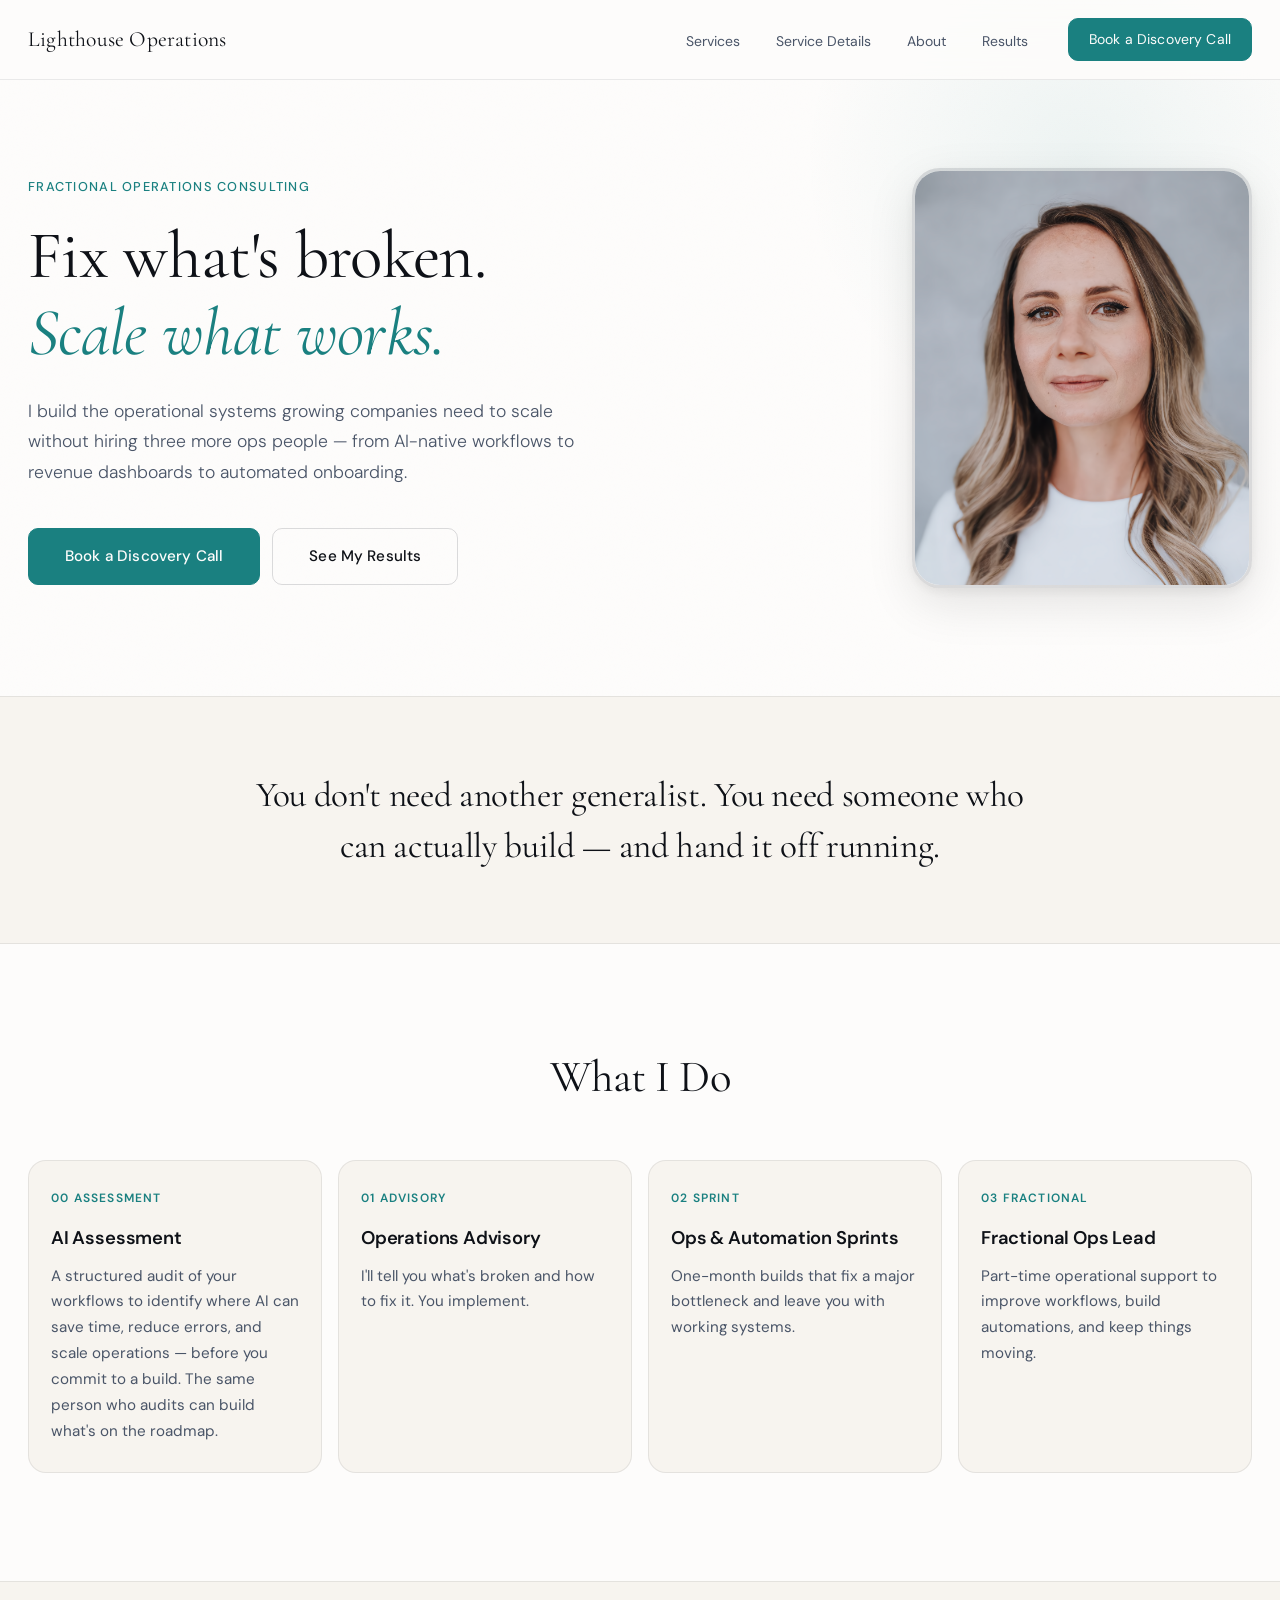
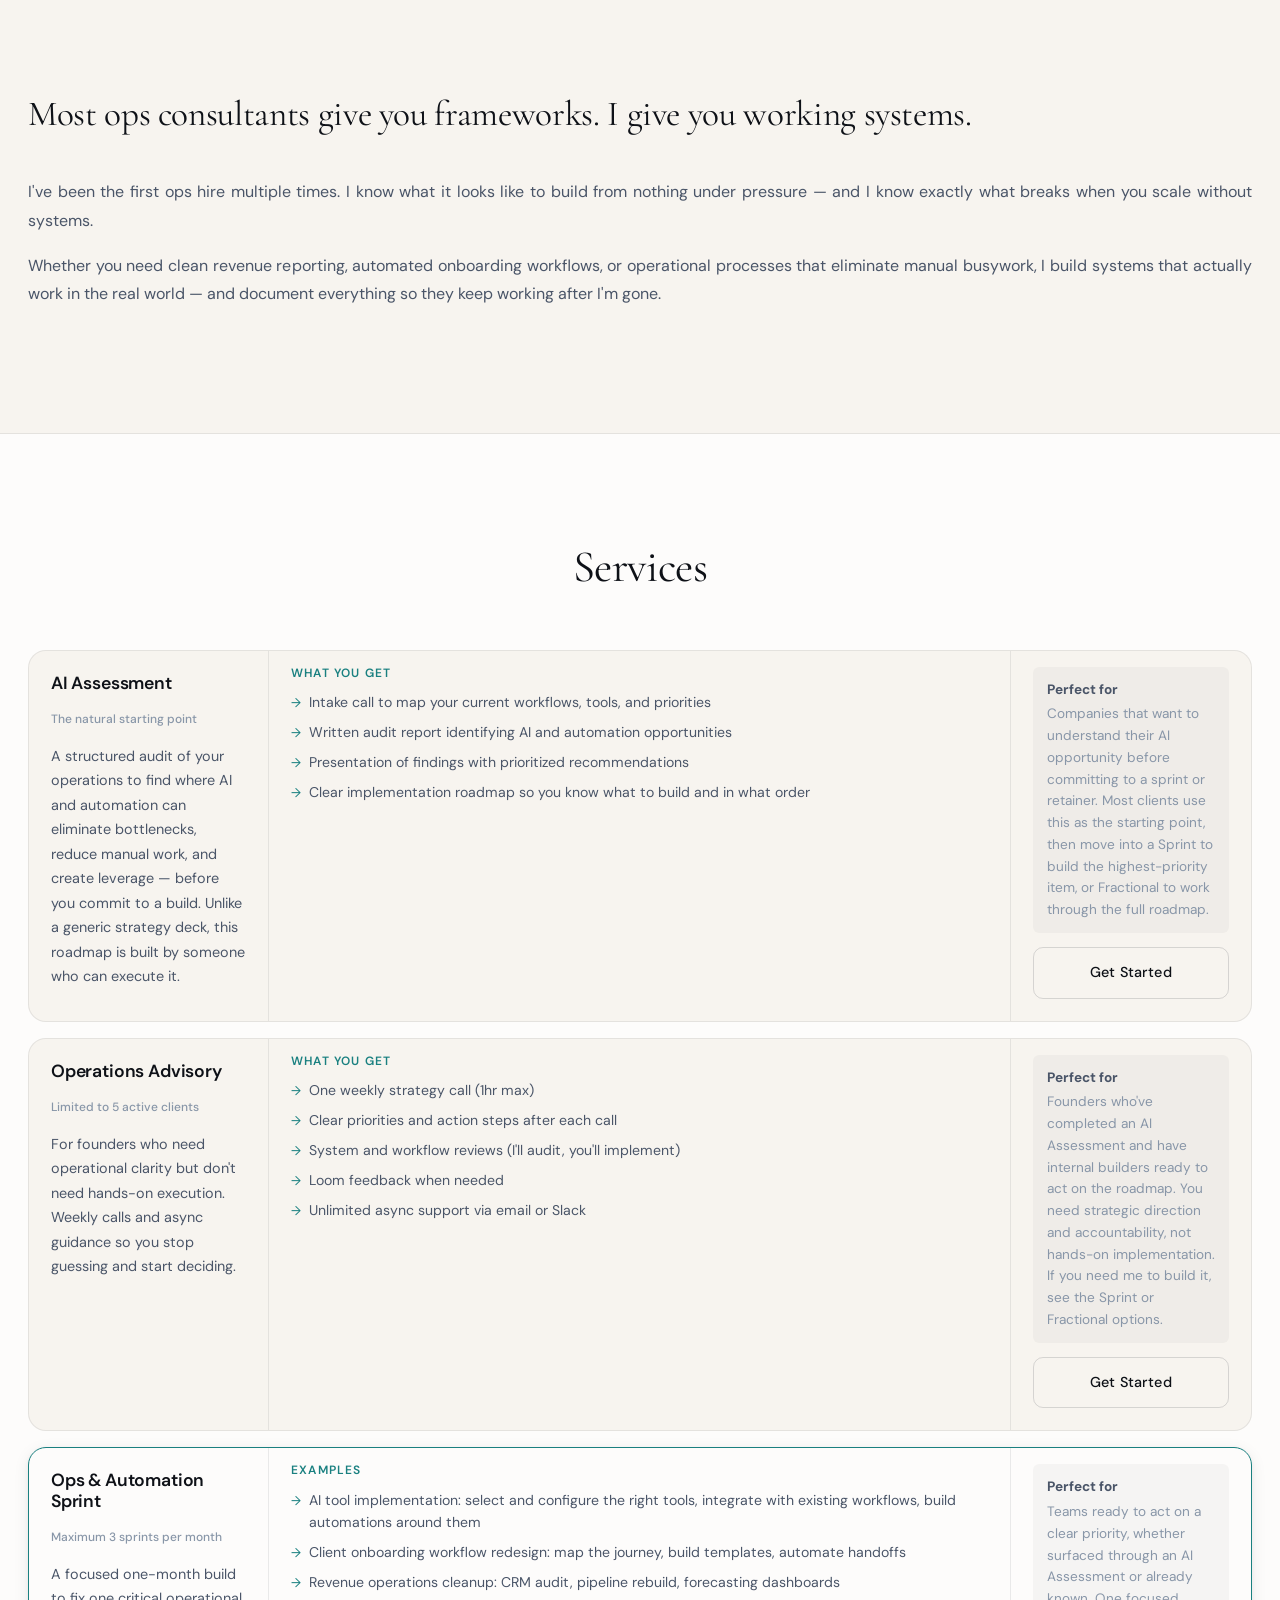
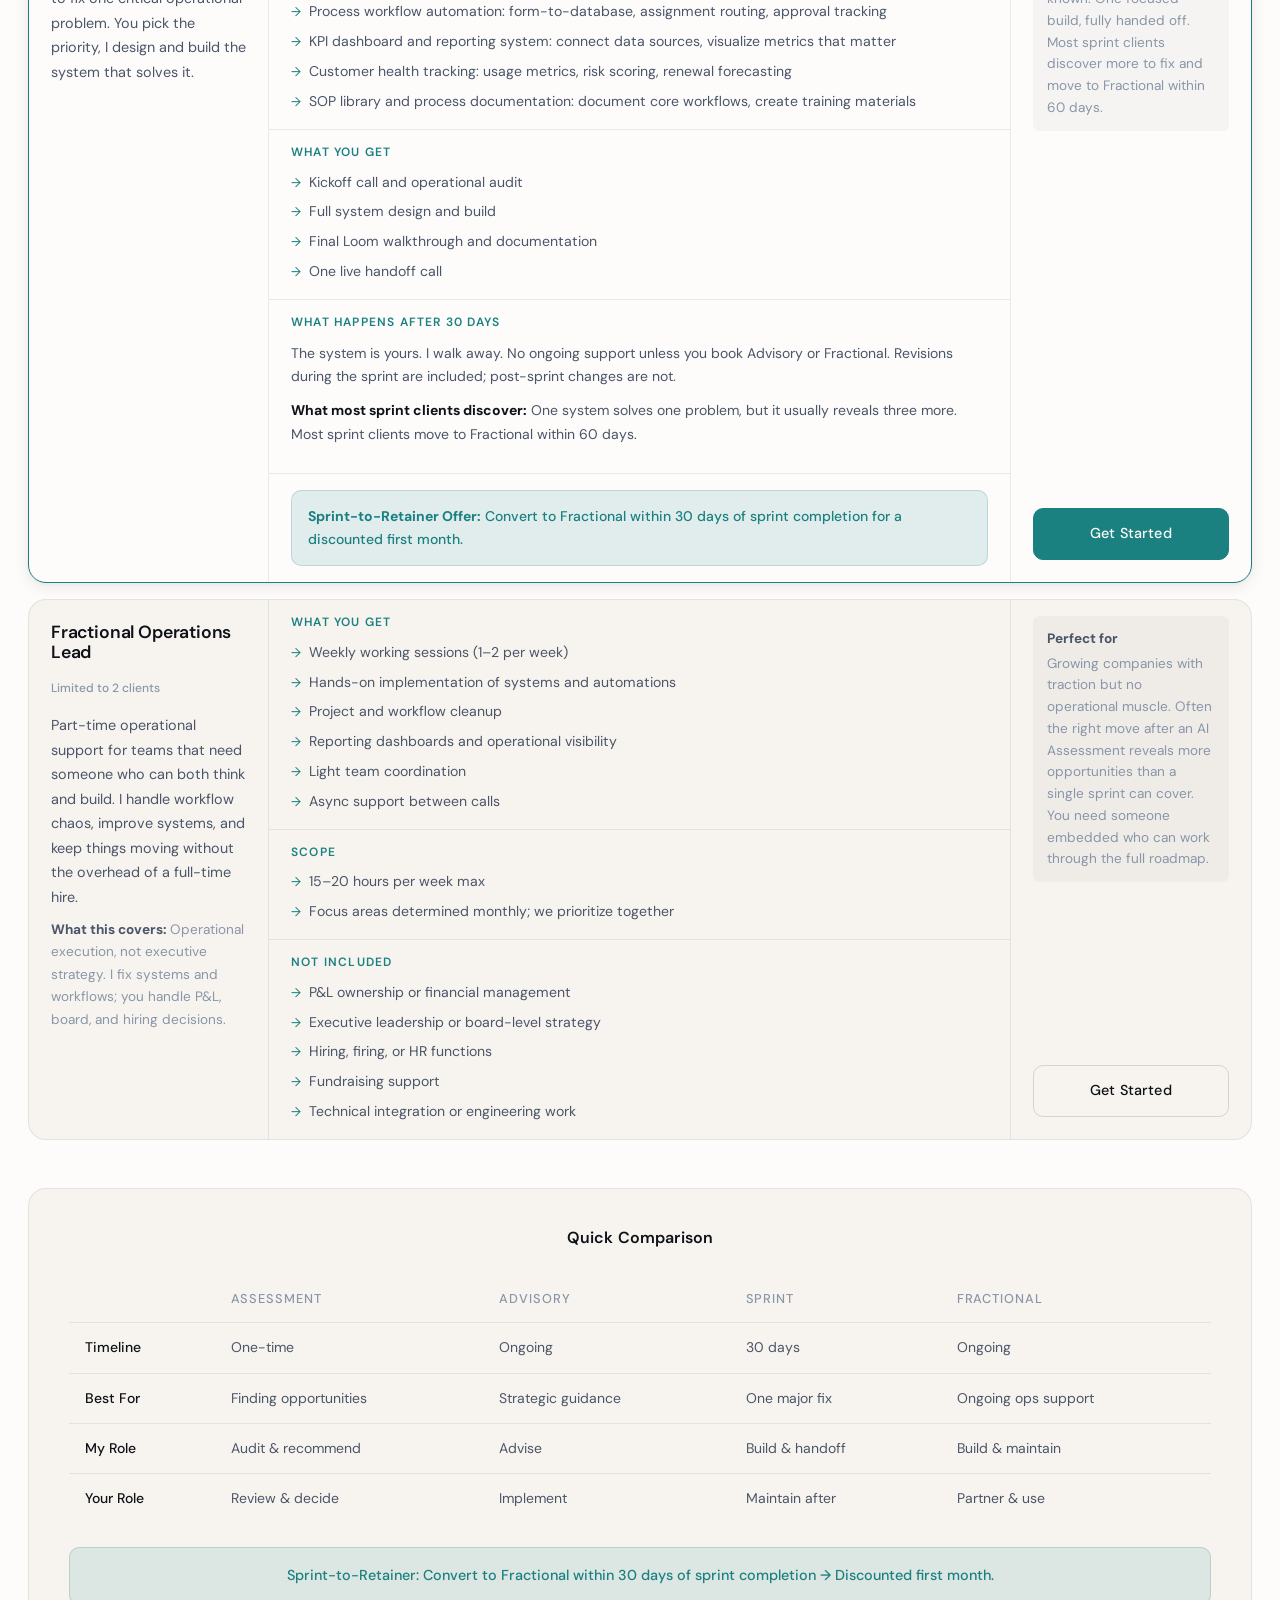
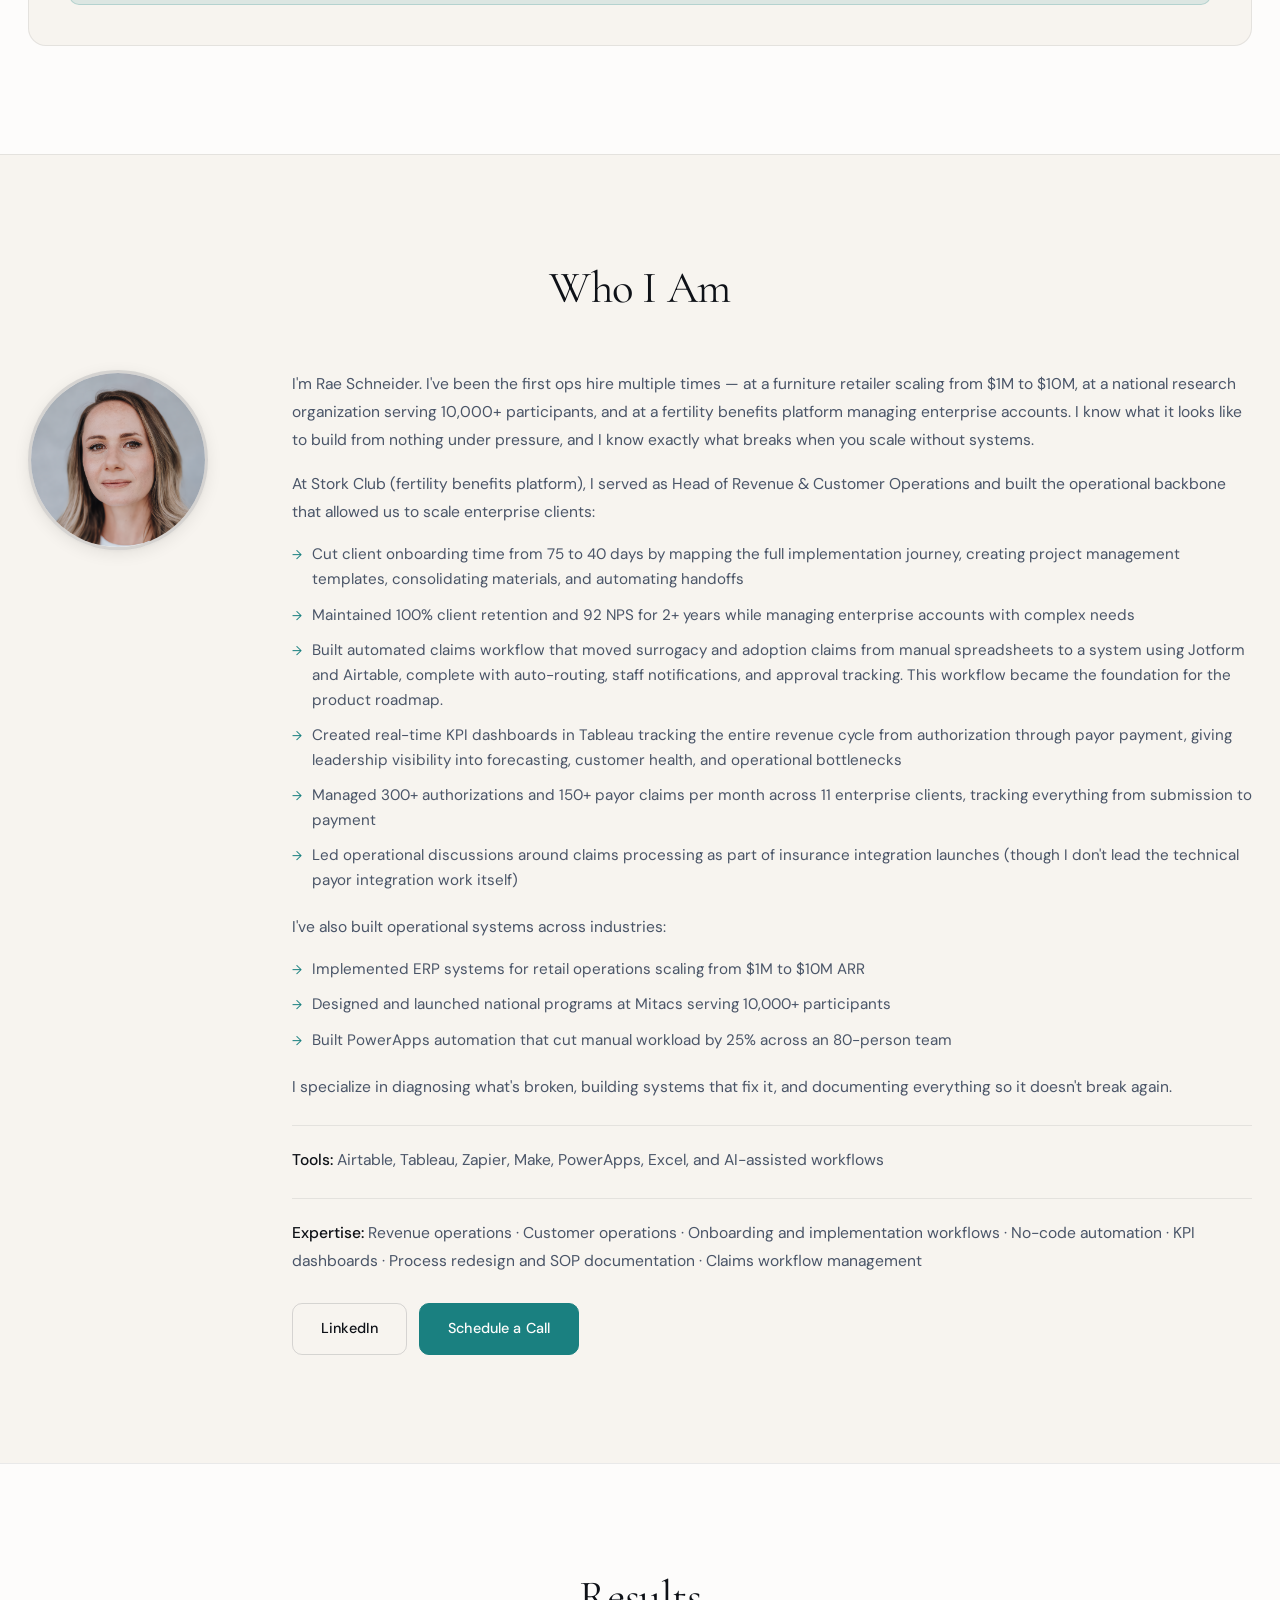
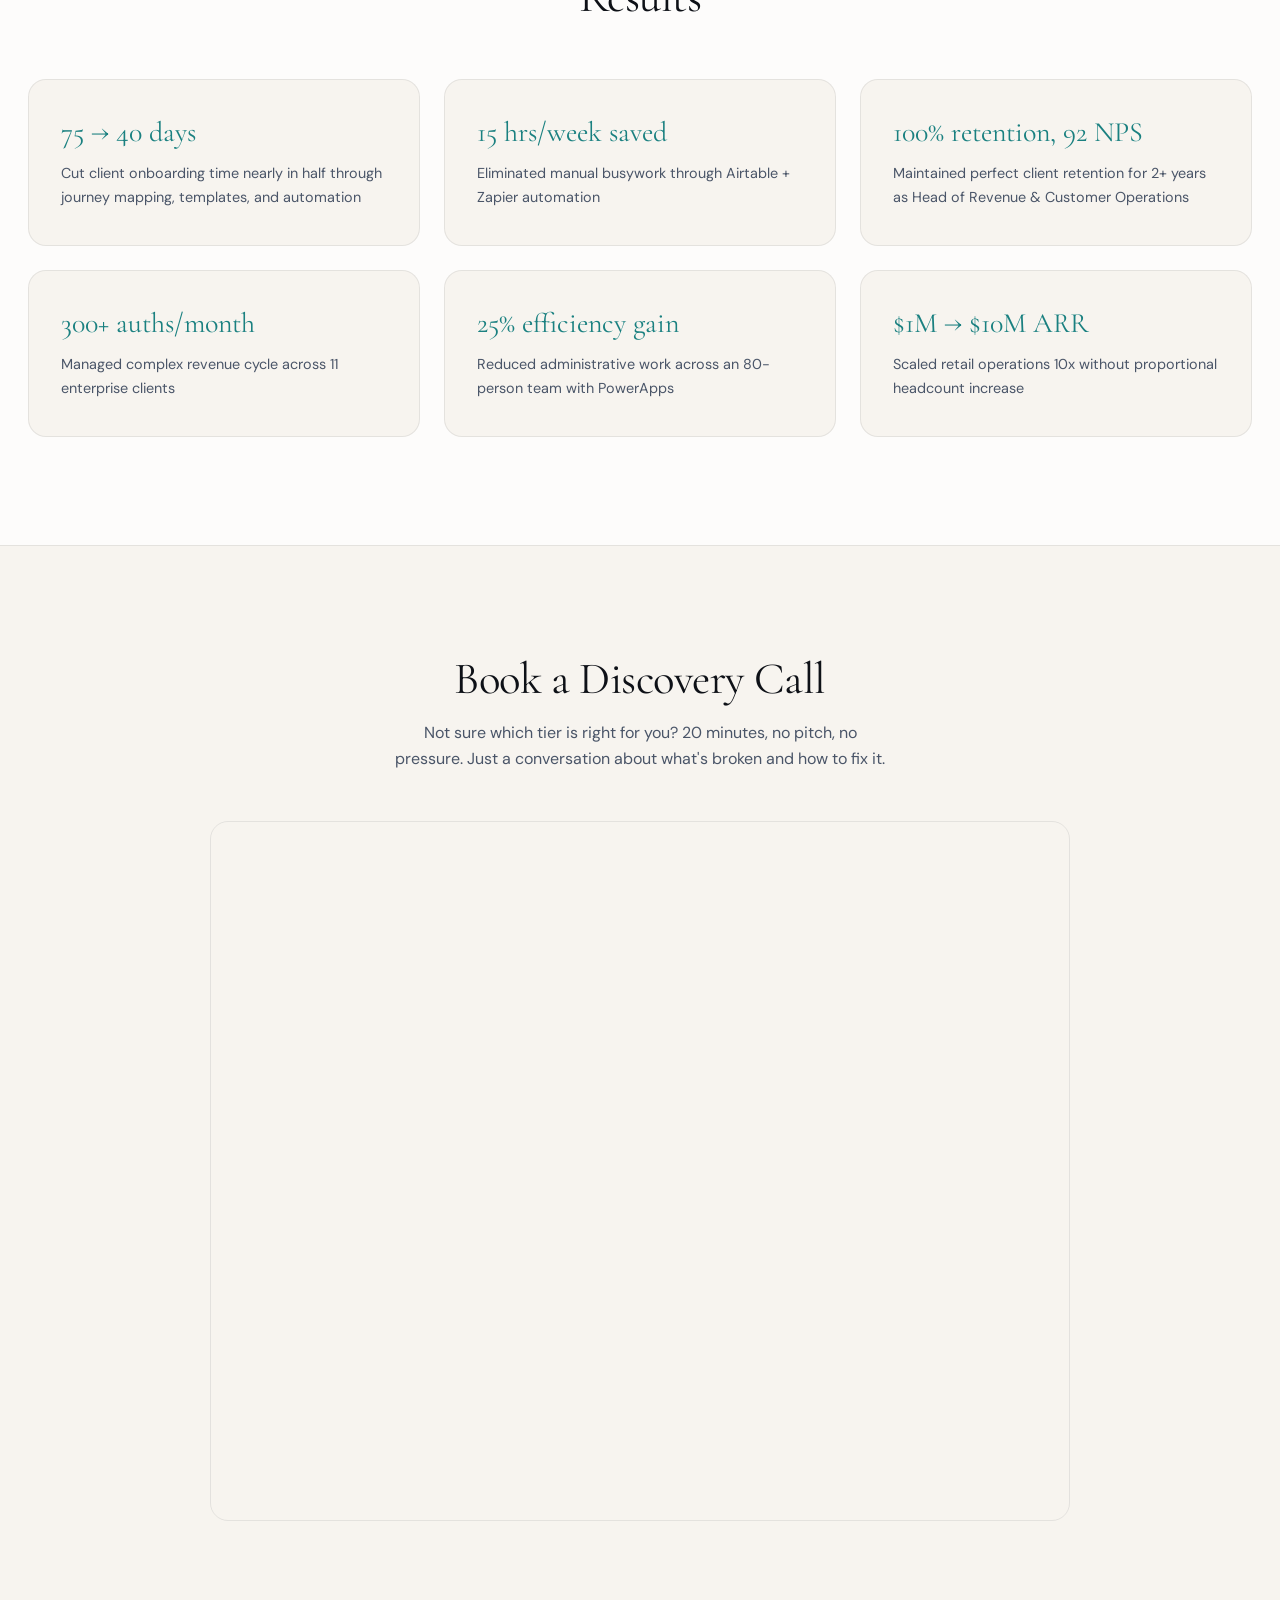
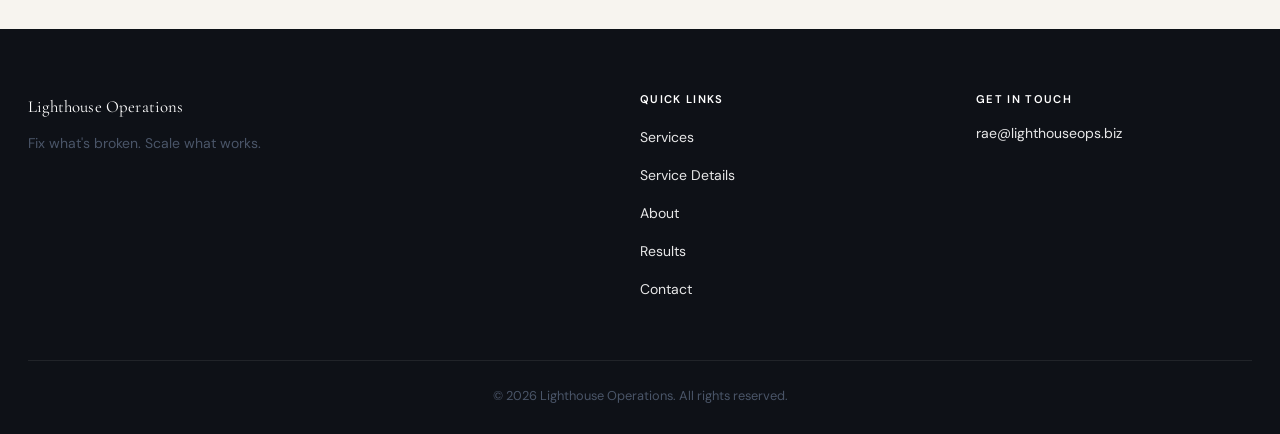
==== my-landing-page/index.html @ ebfde83a "Revise content for clarity and focus on consulting services Updated various text elements to better " ====
<!DOCTYPE html>
<html lang="en">
<head>
    <meta charset="UTF-8">
    <meta name="viewport" content="width=device-width, initial-scale=1.0">
    <title>Lighthouse Operations | Fractional Ops for Growing Companies</title>
    <link rel="stylesheet" href="styles.css">
    <link rel="preconnect" href="https://fonts.googleapis.com">
    <link rel="preconnect" href="https://fonts.gstatic.com" crossorigin>
    <link href="https://fonts.googleapis.com/css2?family=Cormorant+Garamond:ital,wght@0,300;0,400;0,500;0,600;1,300;1,400;1,500&family=DM+Sans:ital,opsz,wght@0,9..40,300;0,9..40,400;0,9..40,500;0,9..40,600;1,9..40,300&display=swap" rel="stylesheet">
    <script type="text/javascript" id="hs-script-loader" async defer src="//js-na3.hs-scripts.com/342929163.js"></script>
</head>
<body>

    <nav class="navbar">
        <div class="container nav-container">
            <a href="#" class="logo">Lighthouse Operations</a>
            <ul class="nav-links">
                <li><a href="#services">Services</a></li>
                <li><a href="#pricing">Service Details</a></li>
                <li><a href="#about">About</a></li>
                <li><a href="#recent-work">Results</a></li>
                <li><a href="#contact" class="btn btn-primary">Book a Discovery Call</a></li>
            </ul>
            <button class="mobile-menu-btn" aria-label="Toggle menu">
                <span></span><span></span><span></span>
            </button>
        </div>
    </nav>

    <header class="hero">
        <div class="container">
            <div class="hero-layout">
                <div class="hero-content">
                    <span class="hero-eyebrow">Fractional Operations Consulting</span>
                    <h1>Fix what's broken.<br><em>Scale what works.</em></h1>
                    <p class="hero-subtitle">I build the operational systems growing companies need to scale without hiring three more ops people — from AI-native workflows to revenue dashboards to automated onboarding.</p>
                    <div class="hero-cta">
                        <a href="#contact" class="btn btn-primary btn-lg">Book a Discovery Call</a>
                        <a href="#recent-work" class="btn btn-secondary btn-lg">See My Results</a>
                    </div>
                </div>
                <div class="hero-image">
                    <img src="headshot.png" alt="Rae Schneider" class="hero-headshot">
                </div>
            </div>
        </div>
    </header>

    <section class="value-prop">
        <div class="container">
            <p>You don't need another generalist. You need someone who can actually build — and hand it off running.</p>
        </div>
    </section>

    <section id="services" class="services">
        <div class="container">
            <h2 class="section-title">What I Do</h2>
            <div class="services-grid">
                <div class="service-card fade-up">
                    <span class="service-card-num">00 Assessment</span>
                    <h3>AI Assessment</h3>
                    <p>A structured audit of your workflows to identify where AI can save time, reduce errors, and scale operations — before you commit to a build. The same person who audits can build what's on the roadmap.</p>
                </div>
                <div class="service-card fade-up">
                    <span class="service-card-num">01 Advisory</span>
                    <h3>Operations Advisory</h3>
                    <p>I'll tell you what's broken and how to fix it. You implement.</p>
                </div>
                <div class="service-card fade-up">
                    <span class="service-card-num">02 Sprint</span>
                    <h3>Ops &amp; Automation Sprints</h3>
                    <p>One-month builds that fix a major bottleneck and leave you with working systems.</p>
                </div>
                <div class="service-card fade-up">
                    <span class="service-card-num">03 Fractional</span>
                    <h3>Fractional Ops Lead</h3>
                    <p>Part-time operational support to improve workflows, build automations, and keep things moving.</p>
                </div>
            </div>
        </div>
    </section>

    <section class="value-proposition">
        <div class="container">
            <h2 class="section-title">Most ops consultants give you frameworks. I give you working systems.</h2>
            <div class="value-proposition-content">
                <p>I've been the first ops hire multiple times. I know what it looks like to build from nothing under pressure — and I know exactly what breaks when you scale without systems.</p>
                <p>Whether you need clean revenue reporting, automated onboarding workflows, or operational processes that eliminate manual busywork, I build systems that actually work in the real world — and document everything so they keep working after I'm gone.</p>
            </div>
        </div>
    </section>

    <section id="pricing" class="pricing">
        <div class="container">
            <h2 class="section-title">Services</h2>

            <div class="pricing-grid">

                <!-- Offer 0: AI Assessment -->
                <div class="pricing-card fade-up">
                    <div class="pricing-header">
                        <h3>AI Assessment</h3>
                        <span class="availability">The natural starting point</span>
                        <p class="pricing-desc">A structured audit of your operations to find where AI and automation can eliminate bottlenecks, reduce manual work, and create leverage — before you commit to a build. Unlike a generic strategy deck, this roadmap is built by someone who can execute it.</p>
                    </div>

                    <div class="pricing-body">
                        <div class="pricing-section">
                            <h4>What you get</h4>
                            <ul class="pricing-features">
                                <li>Intake call to map your current workflows, tools, and priorities</li>
                                <li>Written audit report identifying AI and automation opportunities</li>
                                <li>Presentation of findings with prioritized recommendations</li>
                                <li>Clear implementation roadmap so you know what to build and in what order</li>
                            </ul>
                        </div>
                    </div>

                    <div class="pricing-footer">
                        <div class="best-for">
                            <strong>Perfect for</strong>
                            Companies that want to understand their AI opportunity before committing to a sprint or retainer. Most clients use this as the starting point, then move into a Sprint to build the highest-priority item, or Fractional to work through the full roadmap.
                        </div>
                        <a href="#contact" class="btn btn-secondary">Get Started</a>
                    </div>
                </div>

                <!-- Offer 1: Advisory -->
                <div class="pricing-card fade-up">
                    <div class="pricing-header">
                        <h3>Operations Advisory</h3>
                        <span class="availability">Limited to 5 active clients</span>
                        <p class="pricing-desc">For founders who need operational clarity but don't need hands-on execution. Weekly calls and async guidance so you stop guessing and start deciding.</p>
                    </div>

                    <div class="pricing-body">
                        <div class="pricing-section">
                            <h4>What you get</h4>
                            <ul class="pricing-features">
                                <li>One weekly strategy call (1hr max)</li>
                                <li>Clear priorities and action steps after each call</li>
                                <li>System and workflow reviews (I'll audit, you'll implement)</li>
                                <li>Loom feedback when needed</li>
                                <li>Unlimited async support via email or Slack</li>
                            </ul>
                        </div>
                    </div>

                    <div class="pricing-footer">
                        <div class="best-for">
                            <strong>Perfect for</strong>
                            Founders who've completed an AI Assessment and have internal builders ready to act on the roadmap. You need strategic direction and accountability, not hands-on implementation. If you need me to build it, see the Sprint or Fractional options.
                        </div>
                        <a href="#contact" class="btn btn-secondary">Get Started</a>
                    </div>
                </div>

                <!-- Offer 2: Sprint (featured) -->
                <div class="pricing-card featured fade-up">
                    <div class="pricing-header">
                        <h3>Ops &amp; Automation Sprint</h3>
                        <span class="availability">Maximum 3 sprints per month</span>
                        <p class="pricing-desc">A focused one-month build to fix one critical operational problem. You pick the priority, I design and build the system that solves it.</p>
                    </div>

                    <div class="pricing-body">
                        <div class="pricing-section">
                            <h4>Examples</h4>
                            <ul class="pricing-features">
                                <li>AI tool implementation: select and configure the right tools, integrate with existing workflows, build automations around them</li>
                                <li>Client onboarding workflow redesign: map the journey, build templates, automate handoffs</li>
                                <li>Revenue operations cleanup: CRM audit, pipeline rebuild, forecasting dashboards</li>
                                <li>Process workflow automation: form-to-database, assignment routing, approval tracking</li>
                                <li>KPI dashboard and reporting system: connect data sources, visualize metrics that matter</li>
                                <li>Customer health tracking: usage metrics, risk scoring, renewal forecasting</li>
                                <li>SOP library and process documentation: document core workflows, create training materials</li>
                            </ul>
                        </div>

                        <div class="pricing-section">
                            <h4>What you get</h4>
                            <ul class="pricing-features">
                                <li>Kickoff call and operational audit</li>
                                <li>Full system design and build</li>
                                <li>Final Loom walkthrough and documentation</li>
                                <li>One live handoff call</li>
                            </ul>
                        </div>

                        <div class="pricing-section">
                            <h4>What happens after 30 days</h4>
                            <p class="pricing-note">The system is yours. I walk away. No ongoing support unless you book Advisory or Fractional. Revisions during the sprint are included; post-sprint changes are not.</p>
                            <p class="pricing-note"><strong>What most sprint clients discover:</strong> One system solves one problem, but it usually reveals three more. Most sprint clients move to Fractional within 60 days.</p>
                        </div>

                        <div class="pricing-section">
                            <div class="sprint-offer">
                                <strong>Sprint-to-Retainer Offer:</strong> Convert to Fractional within 30 days of sprint completion for a discounted first month.
                            </div>
                        </div>
                    </div>

                    <div class="pricing-footer">
                        <div class="best-for">
                            <strong>Perfect for</strong>
                            Teams ready to act on a clear priority, whether surfaced through an AI Assessment or already known. One focused build, fully handed off. Most sprint clients discover more to fix and move to Fractional within 60 days.
                        </div>
                        <a href="#contact" class="btn btn-primary">Get Started</a>
                    </div>
                </div>

                <!-- Offer 3: Fractional -->
                <div class="pricing-card fade-up">
                    <div class="pricing-header">
                        <h3>Fractional Operations Lead</h3>
                        <span class="availability">Limited to 2 clients</span>
                        <p class="pricing-desc">Part-time operational support for teams that need someone who can both think and build. I handle workflow chaos, improve systems, and keep things moving without the overhead of a full-time hire.</p>
                        <p class="pricing-scope-note"><strong>What this covers:</strong> Operational execution, not executive strategy. I fix systems and workflows; you handle P&amp;L, board, and hiring decisions.</p>
                    </div>

                    <div class="pricing-body">
                        <div class="pricing-section">
                            <h4>What you get</h4>
                            <ul class="pricing-features">
                                <li>Weekly working sessions (1–2 per week)</li>
                                <li>Hands-on implementation of systems and automations</li>
                                <li>Project and workflow cleanup</li>
                                <li>Reporting dashboards and operational visibility</li>
                                <li>Light team coordination</li>
                                <li>Async support between calls</li>
                            </ul>
                        </div>

                        <div class="pricing-section">
                            <h4>Scope</h4>
                            <ul class="pricing-features">
                                <li>15–20 hours per week max</li>
                                <li>Focus areas determined monthly; we prioritize together</li>
                            </ul>
                        </div>

                        <div class="pricing-section">
                            <h4>Not included</h4>
                            <ul class="pricing-features">
                                <li>P&amp;L ownership or financial management</li>
                                <li>Executive leadership or board-level strategy</li>
                                <li>Hiring, firing, or HR functions</li>
                                <li>Fundraising support</li>
                                <li>Technical integration or engineering work</li>
                            </ul>
                        </div>
                    </div>

                    <div class="pricing-footer">
                        <div class="best-for">
                            <strong>Perfect for</strong>
                            Growing companies with traction but no operational muscle. Often the right move after an AI Assessment reveals more opportunities than a single sprint can cover. You need someone embedded who can work through the full roadmap.
                        </div>
                        <a href="#contact" class="btn btn-secondary">Get Started</a>
                    </div>
                </div>
            </div>

            <!-- Quick Reference Table -->
            <div class="quick-reference fade-up">
                <h3>Quick Comparison</h3>
                <div class="reference-table-wrapper">
                    <table class="reference-table">
                        <thead>
                            <tr>
                                <th></th>
                                <th>Assessment</th>
                                <th>Advisory</th>
                                <th>Sprint</th>
                                <th>Fractional</th>
                            </tr>
                        </thead>
                        <tbody>
                            <tr>
                                <td><strong>Timeline</strong></td>
                                <td>One-time</td>
                                <td>Ongoing</td>
                                <td>30 days</td>
                                <td>Ongoing</td>
                            </tr>
                            <tr>
                                <td><strong>Best For</strong></td>
                                <td>Finding opportunities</td>
                                <td>Strategic guidance</td>
                                <td>One major fix</td>
                                <td>Ongoing ops support</td>
                            </tr>
                            <tr>
                                <td><strong>My Role</strong></td>
                                <td>Audit &amp; recommend</td>
                                <td>Advise</td>
                                <td>Build &amp; handoff</td>
                                <td>Build &amp; maintain</td>
                            </tr>
                            <tr>
                                <td><strong>Your Role</strong></td>
                                <td>Review &amp; decide</td>
                                <td>Implement</td>
                                <td>Maintain after</td>
                                <td>Partner &amp; use</td>
                            </tr>
                        </tbody>
                    </table>
                </div>
                <div class="sprint-retainer-banner">
                    Sprint-to-Retainer: Convert to Fractional within 30 days of sprint completion &rarr; Discounted first month.
                </div>
            </div>
        </div>
    </section>

    <section id="about" class="about">
        <div class="container">
            <h2 class="section-title">Who I Am</h2>
            <div class="about-layout">
                <div class="about-photo">
                    <img src="headshot.png" alt="Rae Schneider" class="about-headshot">
                </div>
                <div class="about-content">
                    <p>I'm Rae Schneider. I've been the first ops hire multiple times — at a furniture retailer scaling from $1M to $10M, at a national research organization serving 10,000+ participants, and at a fertility benefits platform managing enterprise accounts. I know what it looks like to build from nothing under pressure, and I know exactly what breaks when you scale without systems.</p>
                    <p>At Stork Club (fertility benefits platform), I served as Head of Revenue &amp; Customer Operations and built the operational backbone that allowed us to scale enterprise clients:</p>
                    <ul class="about-highlights">
                        <li>Cut client onboarding time from 75 to 40 days by mapping the full implementation journey, creating project management templates, consolidating materials, and automating handoffs</li>
                        <li>Maintained 100% client retention and 92 NPS for 2+ years while managing enterprise accounts with complex needs</li>
                        <li>Built automated claims workflow that moved surrogacy and adoption claims from manual spreadsheets to a system using Jotform and Airtable, complete with auto-routing, staff notifications, and approval tracking. This workflow became the foundation for the product roadmap.</li>
                        <li>Created real-time KPI dashboards in Tableau tracking the entire revenue cycle from authorization through payor payment, giving leadership visibility into forecasting, customer health, and operational bottlenecks</li>
                        <li>Managed 300+ authorizations and 150+ payor claims per month across 11 enterprise clients, tracking everything from submission to payment</li>
                        <li>Led operational discussions around claims processing as part of insurance integration launches (though I don't lead the technical payor integration work itself)</li>
                    </ul>
                    <p>I've also built operational systems across industries:</p>
                    <ul class="about-highlights">
                        <li>Implemented ERP systems for retail operations scaling from $1M to $10M ARR</li>
                        <li>Designed and launched national programs at Mitacs serving 10,000+ participants</li>
                        <li>Built PowerApps automation that cut manual workload by 25% across an 80-person team</li>
                    </ul>
                    <p>I specialize in diagnosing what's broken, building systems that fix it, and documenting everything so it doesn't break again.</p>
                    <p class="about-tools"><strong>Tools:</strong> Airtable, Tableau, Zapier, Make, PowerApps, Excel, and AI-assisted workflows</p>
                    <p class="about-tools"><strong>Expertise:</strong> Revenue operations · Customer operations · Onboarding and implementation workflows · No-code automation · KPI dashboards · Process redesign and SOP documentation · Claims workflow management</p>
                    <div class="about-links">
                        <a href="https://www.linkedin.com/in/raeschneider88/" target="_blank" rel="noopener noreferrer" class="btn btn-secondary">LinkedIn</a>
                        <a href="#contact" class="btn btn-primary">Schedule a Call</a>
                    </div>
                </div>
            </div>
        </div>
    </section>

    <section id="recent-work" class="recent-work">
        <div class="container">
            <h2 class="section-title">Results</h2>
            <div class="work-grid">
                <div class="work-card fade-up">
                    <div class="work-stat">75 → 40 days</div>
                    <p>Cut client onboarding time nearly in half through journey mapping, templates, and automation</p>
                </div>
                <div class="work-card fade-up">
                    <div class="work-stat">15 hrs/week saved</div>
                    <p>Eliminated manual busywork through Airtable + Zapier automation</p>
                </div>
                <div class="work-card fade-up">
                    <div class="work-stat">100% retention, 92 NPS</div>
                    <p>Maintained perfect client retention for 2+ years as Head of Revenue &amp; Customer Operations</p>
                </div>
                <div class="work-card fade-up">
                    <div class="work-stat">300+ auths/month</div>
                    <p>Managed complex revenue cycle across 11 enterprise clients</p>
                </div>
                <div class="work-card fade-up">
                    <div class="work-stat">25% efficiency gain</div>
                    <p>Reduced administrative work across an 80-person team with PowerApps</p>
                </div>
                <div class="work-card fade-up">
                    <div class="work-stat">$1M → $10M ARR</div>
                    <p>Scaled retail operations 10x without proportional headcount increase</p>
                </div>
            </div>
        </div>
    </section>

    <section id="contact" class="contact">
        <div class="container">
            <div class="contact-content">
                <h2>Book a Discovery Call</h2>
                <p>Not sure which tier is right for you? 20 minutes, no pitch, no pressure. Just a conversation about what's broken and how to fix it.</p>
                <div class="calendly-inline-widget" data-url="https://calendly.com/rae-lighthouseops/30min?background_color=f7f4ef&text_color=0E1117&primary_color=1A8080" style="min-width:320px;height:700px;"></div>
                <script type="text/javascript" src="https://assets.calendly.com/assets/external/widget.js" async></script>
            </div>
        </div>
    </section>

    <footer class="footer">
        <div class="container">
            <div class="footer-content">
                <div class="footer-brand">
                    <a href="#" class="logo">Lighthouse Operations</a>
                    <p>Fix what's broken. Scale what works.</p>
                </div>
                <div class="footer-links">
                    <h4>Quick Links</h4>
                    <ul>
                        <li><a href="#services">Services</a></li>
                        <li><a href="#pricing">Service Details</a></li>
                        <li><a href="#about">About</a></li>
                        <li><a href="#recent-work">Results</a></li>
                        <li><a href="#contact">Contact</a></li>
                    </ul>
                </div>
                <div class="footer-contact">
                    <h4>Get in Touch</h4>
                    <p>rae@lighthouseops.biz</p>
                </div>
            </div>
            <div class="footer-bottom">
                <p>&copy; 2026 Lighthouse Operations. All rights reserved.</p>
            </div>
        </div>
    </footer>

    <script>
        // Nav scroll state
        const navbar = document.querySelector('.navbar');
        window.addEventListener('scroll', () => {
            navbar.classList.toggle('scrolled', window.scrollY > 40);
        });

        // Mobile menu
        const menuBtn = document.querySelector('.mobile-menu-btn');
        const navLinks = document.querySelector('.nav-links');
        menuBtn.addEventListener('click', () => {
            navLinks.classList.toggle('active');
        });

        // Fade-up on scroll
        const observer = new IntersectionObserver((entries) => {
            entries.forEach((entry, i) => {
                if (entry.isIntersecting) {
                    setTimeout(() => {
                        entry.target.classList.add('visible');
                    }, i * 60);
                    observer.unobserve(entry.target);
                }
            });
        }, { threshold: 0.1 });

        document.querySelectorAll('.fade-up').forEach(el => observer.observe(el));
    </script>

</body>
</html>
---- my-landing-page/styles.css ----
/* ============================================
   LIGHTHOUSE OPERATIONS — styles.css
   Aesthetic: Quietly confident
   Theme: Warm off-white light / deep ink dark
   Fonts: Instrument Serif (display) + DM Sans (body)
   ============================================ */

@import url('https://fonts.googleapis.com/css2?family=Cormorant+Garamond:ital,wght@0,300;0,400;0,500;0,600;1,300;1,400;1,500&family=DM+Sans:ital,opsz,wght@0,9..40,300;0,9..40,400;0,9..40,500;0,9..40,600;1,9..40,300&display=swap');

/* ============================================
   TOKENS
   ============================================ */
:root {
  /* Palette — warm ink on parchment */
  --ink:         #0E1117;
  --ink-mid:     #1C2333;
  --ink-soft:    #2D3748;
  --slate:       #4A5568;
  --mist:        #8896A8;
  --fog:         #C4CDD9;
  --paper:       #F7F4EF;
  --paper-warm:  #EDE9E2;
  --white:       #FDFCFB;

  /* Accent — a single restrained teal */
  --teal:        #1A8080;
  --teal-light:  #22A5A5;
  --teal-dim:    rgba(26, 128, 128, 0.12);

  /* Semantic */
  --bg:          var(--white);
  --surface:     var(--paper);
  --surface-2:   var(--paper-warm);
  --text:        var(--ink);
  --text-mid:    var(--slate);
  --text-light:  var(--mist);
  --border:      rgba(10, 16, 30, 0.08);
  --border-mid:  rgba(10, 16, 30, 0.14);

  /* Type */
  --font-serif:  'Cormorant Garamond', Georgia, serif;
  --font-sans:   'DM Sans', system-ui, sans-serif;

  /* Motion */
  --ease:        cubic-bezier(0.16, 1, 0.3, 1);
  --fast:        180ms;
  --mid:         320ms;

  /* Space */
  --radius-sm:   6px;
  --radius:      10px;
  --radius-lg:   18px;
  --radius-xl:   28px;

  /* Shadow */
  --shadow-sm:   0 1px 3px rgba(0,0,0,0.06), 0 1px 2px rgba(0,0,0,0.04);
  --shadow-md:   0 4px 16px rgba(0,0,0,0.08), 0 1px 4px rgba(0,0,0,0.04);
  --shadow-lg:   0 16px 48px rgba(0,0,0,0.10), 0 4px 12px rgba(0,0,0,0.06);
}

/* ============================================
   RESET
   ============================================ */
*, *::before, *::after {
  box-sizing: border-box;
  margin: 0;
  padding: 0;
}

html {
  scroll-behavior: smooth;
  -webkit-text-size-adjust: 100%;
}

body {
  font-family: var(--font-sans);
  font-size: 17px;
  line-height: 1.65;
  color: var(--text);
  background: var(--bg);
  -webkit-font-smoothing: antialiased;
}

img { max-width: 100%; display: block; }
ul { list-style: none; }
a { color: inherit; text-decoration: none; }

.container {
  max-width: 1280px;
  margin: 0 auto;
  padding: 0 28px;
}

/* ============================================
   TYPOGRAPHY
   ============================================ */
h1, h2, h3, h4 {
  line-height: 1.15;
  color: var(--text);
  font-weight: 400; /* let the serif do the work */
}

h1 {
  font-family: var(--font-serif);
  font-size: clamp(2.6rem, 5.5vw, 4.2rem);
  letter-spacing: -0.01em;
}

h2 {
  font-family: var(--font-serif);
  font-size: clamp(1.9rem, 3.5vw, 2.8rem);
  letter-spacing: -0.01em;
}

h3 {
  font-family: var(--font-sans);
  font-size: 1.2rem;
  font-weight: 600;
  letter-spacing: -0.01em;
}

h4 {
  font-family: var(--font-sans);
  font-size: 0.75rem;
  font-weight: 600;
  text-transform: uppercase;
  letter-spacing: 0.1em;
  color: var(--teal);
}

p { color: var(--text-mid); }

.section-title {
  text-align: center;
  margin-bottom: 56px;
}

/* ============================================
   BUTTONS
   ============================================ */
.btn {
  display: inline-flex;
  align-items: center;
  justify-content: center;
  padding: 13px 28px;
  font-family: var(--font-sans);
  font-size: 0.9rem;
  font-weight: 500;
  letter-spacing: 0.01em;
  border-radius: var(--radius);
  border: 1.5px solid transparent;
  cursor: pointer;
  transition: background var(--fast) var(--ease),
              color var(--fast) var(--ease),
              border-color var(--fast) var(--ease),
              box-shadow var(--fast) var(--ease),
              transform var(--fast) var(--ease);
  white-space: nowrap;
}

.btn-primary {
  background: var(--teal);
  color: var(--white);
  border-color: var(--teal);
}
.btn-primary:hover {
  background: #156868;
  border-color: #156868;
  transform: translateY(-1px);
  box-shadow: 0 4px 12px rgba(26,128,128,0.28);
}

.btn-secondary {
  background: transparent;
  color: var(--ink);
  border-color: var(--border-mid);
}
.btn-secondary:hover {
  border-color: var(--ink);
  background: var(--ink);
  color: var(--white);
}

.btn-lg {
  padding: 15px 36px;
  font-size: 0.95rem;
}

/* ============================================
   NAV
   ============================================ */
.navbar {
  position: fixed;
  top: 0; left: 0; right: 0;
  z-index: 100;
  padding: 18px 0;
  background: rgba(253, 252, 251, 0.88);
  backdrop-filter: blur(16px);
  -webkit-backdrop-filter: blur(16px);
  border-bottom: 1px solid var(--border);
  transition: padding var(--mid) var(--ease),
              box-shadow var(--mid) var(--ease);
}

.navbar.scrolled {
  padding: 12px 0;
  box-shadow: var(--shadow-sm);
}

.nav-container {
  display: flex;
  align-items: center;
  justify-content: space-between;
}

.logo {
  font-family: var(--font-serif);
  font-size: 1.35rem;
  color: var(--text);
  letter-spacing: 0.01em;
}

.nav-links {
  display: flex;
  align-items: center;
  gap: 36px;
}

.nav-links a {
  font-size: 0.875rem;
  font-weight: 400;
  color: var(--text-mid);
  transition: color var(--fast) var(--ease);
}
.nav-links a:hover { color: var(--text); }

.nav-links .btn {
  padding: 9px 20px;
  font-size: 0.875rem;
  margin-left: 4px;
}

.nav-links .btn-primary {
  color: var(--white);
}
.nav-links .btn-primary:hover {
  color: var(--white);
}

.mobile-menu-btn {
  display: none;
  flex-direction: column;
  gap: 5px;
  background: none;
  border: none;
  cursor: pointer;
  padding: 4px;
}
.mobile-menu-btn span {
  width: 22px;
  height: 1.5px;
  background: var(--ink);
  display: block;
  transition: var(--mid) var(--ease);
}

/* ============================================
   HERO
   ============================================ */
.hero {
  padding: 168px 0 108px;
  background: var(--bg);
  position: relative;
  overflow: hidden;
}

/* Subtle grain texture */
.hero::before {
  content: '';
  position: absolute;
  inset: 0;
  background-image: url("data:image/svg+xml,%3Csvg viewBox='0 0 256 256' xmlns='http://www.w3.org/2000/svg'%3E%3Cfilter id='noise'%3E%3CfeTurbulence type='fractalNoise' baseFrequency='0.9' numOctaves='4' stitchTiles='stitch'/%3E%3C/filter%3E%3Crect width='100%25' height='100%25' filter='url(%23noise)' opacity='0.03'/%3E%3C/svg%3E");
  background-size: 180px;
  opacity: 0.5;
  pointer-events: none;
}

/* Warm teal accent blob — very subtle */
.hero::after {
  content: '';
  position: absolute;
  top: -120px;
  right: -80px;
  width: 560px;
  height: 560px;
  background: radial-gradient(ellipse at center, rgba(26,128,128,0.07) 0%, transparent 70%);
  pointer-events: none;
}

.hero .container {
  position: relative;
  z-index: 1;
}

.hero-layout {
  display: grid;
  grid-template-columns: 1fr auto;
  gap: 72px;
  align-items: center;
}

.hero-content {
  max-width: 620px;
}

.hero-image {
  flex-shrink: 0;
}

.hero-headshot {
  width: 340px;
  height: 420px;
  object-fit: cover;
  object-position: center top;
  border-radius: var(--radius-xl);
  border: 3px solid var(--border-mid);
  box-shadow: var(--shadow-lg);
  filter: grayscale(10%);
}

.hero-eyebrow {
  display: inline-block;
  font-size: 0.8rem;
  font-weight: 500;
  letter-spacing: 0.1em;
  text-transform: uppercase;
  color: var(--teal);
  margin-bottom: 20px;
}

.hero h1 {
  margin-bottom: 24px;
}

/* Italic serif for the second line */
.hero h1 em {
  font-style: italic;
  color: var(--teal);
}

.hero-subtitle {
  font-size: 1.1rem;
  color: var(--text-mid);
  line-height: 1.75;
  max-width: 580px;
  margin-bottom: 40px;
  font-weight: 300;
}

.hero-cta {
  display: flex;
  gap: 12px;
  flex-wrap: wrap;
}

/* ============================================
   VALUE STRIP
   ============================================ */
.value-prop {
  background: var(--surface);
  border-top: 1px solid var(--border);
  border-bottom: 1px solid var(--border);
  padding: 72px 0;
}

.value-prop p {
  text-align: center;
  font-family: var(--font-serif);
  font-size: clamp(1.5rem, 2.8vw, 2.2rem);
  font-weight: 400;
  color: var(--text);
  max-width: 820px;
  margin: 0 auto;
  line-height: 1.45;
  letter-spacing: -0.01em;
}

/* ============================================
   SERVICES (overview cards)
   ============================================ */
.services {
  padding: 108px 0;
  background: var(--bg);
}

.services-grid {
  display: grid;
  grid-template-columns: repeat(4, 1fr);
  gap: 16px;
}

.service-card {
  background: var(--surface);
  border: 1px solid var(--border);
  border-radius: var(--radius-lg);
  padding: 28px 22px;
  transition: border-color var(--mid) var(--ease),
              box-shadow var(--mid) var(--ease);
}

.service-card:hover {
  border-color: var(--teal);
  box-shadow: var(--shadow-md);
}

.service-card-num {
  font-size: 0.75rem;
  font-weight: 600;
  letter-spacing: 0.1em;
  text-transform: uppercase;
  color: var(--teal);
  margin-bottom: 20px;
  display: block;
}

.service-card h3 {
  margin-bottom: 14px;
  font-size: 1.15rem;
}

.service-card p {
  font-size: 0.95rem;
  line-height: 1.7;
  color: var(--text-mid);
}

/* ============================================
   VALUE PROPOSITION
   ============================================ */
.value-proposition {
  padding: 108px 0;
  background: var(--surface);
  border-top: 1px solid var(--border);
  border-bottom: 1px solid var(--border);
}

.value-proposition .section-title {
  font-size: clamp(1.6rem, 3vw, 2.2rem);
  margin: 0 0 40px;
  line-height: 1.35;
  text-align: left;
}

.value-proposition-content {
  text-align: justify;
  text-align-last: left;
}

.value-proposition-content p {
  font-size: 1rem;
  line-height: 1.8;
  color: var(--text-mid);
  margin-bottom: 16px;
}

/* ============================================
   PRICING / SERVICE DETAILS
   ============================================ */
.pricing {
  padding: 108px 0;
  background: var(--bg);
}

.pricing-grid {
  display: grid;
  grid-template-columns: 1fr;
  gap: 16px;
  margin-bottom: 48px;
  align-items: start;
}

.pricing-card {
  background: var(--surface);
  border: 1px solid var(--border);
  border-radius: var(--radius-lg);
  display: grid;
  grid-template-columns: 240px 1fr 240px;
  overflow: hidden;
  transition: box-shadow var(--mid) var(--ease),
              border-color var(--mid) var(--ease);
}

.pricing-card:hover {
  box-shadow: var(--shadow-md);
  border-color: var(--border-mid);
}

.pricing-card.featured {
  border: 1.5px solid var(--teal);
  background: var(--white);
  box-shadow: var(--shadow-md);
  position: relative;
}


.pricing-header {
  padding: 22px 22px 16px;
  border-right: 1px solid var(--border);
}

.pricing-body {
  border-right: 1px solid var(--border);
}

.pricing-header h3 {
  font-size: 1.1rem;
  margin-bottom: 10px;
}

.pricing-card.featured .pricing-header h3 {
  padding-right: 0;
}

.availability {
  display: inline-block;
  font-size: 0.75rem;
  font-weight: 500;
  color: var(--text-light);
  margin-bottom: 14px;
}

.pricing-desc {
  font-size: 0.9rem;
  line-height: 1.7;
  color: var(--text-mid);
  margin-top: 0;
}

.pricing-scope-note {
  font-size: 0.85rem;
  color: var(--text-light);
  margin-top: 10px;
  line-height: 1.65;
}
.pricing-scope-note strong { color: var(--text-mid); }

.pricing-section {
  padding: 16px 22px;
  border-bottom: 1px solid var(--border);
}

.pricing-body .pricing-section:last-child {
  border-bottom: none;
}

.pricing-card h4 {
  margin-bottom: 12px;
}

.pricing-features {
  display: flex;
  flex-direction: column;
  gap: 8px;
}

.pricing-features li {
  font-size: 0.88rem;
  color: var(--text-mid);
  padding-left: 18px;
  position: relative;
  line-height: 1.55;
}

.pricing-features li::before {
  content: '→';
  position: absolute;
  left: 0;
  color: var(--teal);
  font-size: 0.8rem;
  top: 1px;
}

.pricing-note {
  font-size: 0.875rem;
  color: var(--text-mid);
  line-height: 1.7;
  margin-bottom: 10px;
}
.pricing-note strong { color: var(--text); }

.sprint-offer {
  background: var(--teal-dim);
  border: 1px solid rgba(26,128,128,0.2);
  color: var(--teal);
  padding: 14px 16px;
  border-radius: var(--radius);
  font-size: 0.875rem;
  font-weight: 500;
}

.pricing-footer {
  padding: 16px 22px 22px;
  display: flex;
  flex-direction: column;
  justify-content: space-between;
  gap: 14px;
}

.best-for {
  font-size: 0.85rem;
  color: var(--text-light);
  line-height: 1.6;
  padding: 12px 14px;
  background: rgba(0,0,0,0.03);
  border-radius: var(--radius-sm);
}
.best-for strong {
  color: var(--text-mid);
  display: block;
  margin-bottom: 3px;
}

.pricing-card .btn {
  width: 100%;
}

/* ============================================
   QUICK REFERENCE TABLE
   ============================================ */
.quick-reference {
  background: var(--surface);
  border: 1px solid var(--border);
  border-radius: var(--radius-lg);
  padding: 40px;
  margin-top: 48px;
}

.quick-reference h3 {
  text-align: center;
  margin-bottom: 28px;
  font-size: 1rem;
  font-weight: 600;
  color: var(--text);
  letter-spacing: 0.01em;
}

.reference-table-wrapper { overflow-x: auto; }

.reference-table {
  width: 100%;
  border-collapse: collapse;
  font-size: 0.875rem;
}

.reference-table th,
.reference-table td {
  padding: 13px 16px;
  text-align: left;
  border-bottom: 1px solid var(--border);
}

.reference-table th {
  color: var(--text-light);
  font-weight: 500;
  font-size: 0.8rem;
  text-transform: uppercase;
  letter-spacing: 0.07em;
}

.reference-table td {
  color: var(--text-mid);
}
.reference-table td strong { color: var(--text); font-weight: 500; }

.reference-table tbody tr:last-child td { border-bottom: none; }
.reference-table tbody tr:hover td { background: rgba(0,0,0,0.015); }

.sprint-retainer-banner {
  margin-top: 24px;
  background: var(--teal-dim);
  border: 1px solid rgba(26,128,128,0.2);
  color: var(--teal);
  padding: 16px 24px;
  border-radius: var(--radius);
  text-align: center;
  font-size: 0.9rem;
  font-weight: 500;
}

/* ============================================
   ABOUT
   ============================================ */
.about {
  padding: 108px 0;
  background: var(--surface);
  border-top: 1px solid var(--border);
}

.about-layout {
  display: grid;
  grid-template-columns: 200px 1fr;
  gap: 64px;
  align-items: start;
}

.about-photo {
  position: sticky;
  top: 100px;
}

.about-headshot {
  width: 180px;
  height: 180px;
  border-radius: 50%;
  object-fit: cover;
  object-position: center top;
  border: 3px solid var(--border-mid);
  box-shadow: var(--shadow-md);
  filter: grayscale(15%);
}

.about-content p {
  font-size: 0.975rem;
  line-height: 1.8;
  color: var(--text-mid);
  margin-bottom: 16px;
}

.about-highlights {
  margin: 0 0 20px;
  display: flex;
  flex-direction: column;
  gap: 10px;
}

.about-highlights li {
  font-size: 0.95rem;
  color: var(--text-mid);
  padding-left: 20px;
  position: relative;
  line-height: 1.65;
}

.about-highlights li::before {
  content: '→';
  position: absolute;
  left: 0;
  color: var(--teal);
  font-size: 0.8rem;
  top: 2px;
}

.about-tools {
  margin-top: 24px;
  padding-top: 20px;
  border-top: 1px solid var(--border);
  font-size: 0.9rem;
  color: var(--text-mid);
  margin-bottom: 4px;
}
.about-tools strong { color: var(--text); font-weight: 500; }

.about-links {
  display: flex;
  gap: 12px;
  margin-top: 28px;
}

/* ============================================
   RESULTS
   ============================================ */
.recent-work {
  padding: 108px 0;
  background: var(--bg);
  border-top: 1px solid var(--border);
}

.work-grid {
  display: grid;
  grid-template-columns: repeat(3, 1fr);
  gap: 24px;
}

.work-card {
  background: var(--surface);
  border: 1px solid var(--border);
  border-radius: var(--radius-lg);
  padding: 36px 32px;
  transition: border-color var(--mid) var(--ease),
              box-shadow var(--mid) var(--ease);
}

.work-card:hover {
  border-color: var(--teal);
  box-shadow: var(--shadow-sm);
}

.work-stat {
  font-family: var(--font-serif);
  font-size: 1.75rem;
  color: var(--teal);
  margin-bottom: 12px;
  line-height: 1.2;
}

.work-card p {
  font-size: 0.9rem;
  line-height: 1.65;
  color: var(--text-mid);
}

/* ============================================
   CONTACT
   ============================================ */
.contact {
  padding: 108px 0;
  background: var(--surface);
  border-top: 1px solid var(--border);
}

.contact-content {
  max-width: 860px;
  margin: 0 auto;
  text-align: center;
}

.contact-content h2 {
  margin-bottom: 14px;
}

.contact-content > p {
  color: var(--text-mid);
  font-size: 1rem;
  margin-bottom: 48px;
  max-width: 500px;
  margin-left: auto;
  margin-right: auto;
}

.calendly-inline-widget {
  border-radius: var(--radius-lg);
  overflow: hidden;
  border: 1px solid var(--border);
}

/* ============================================
   FOOTER
   ============================================ */
.footer {
  background: var(--ink);
  color: rgba(255,255,255,0.9);
  padding: 64px 0 28px;
}

.footer-content {
  display: grid;
  grid-template-columns: 2fr 1fr 1fr;
  gap: 60px;
  margin-bottom: 48px;
}

.footer .logo {
  font-family: var(--font-serif);
  color: #ffffff;
  font-size: 1.05rem;
  display: block;
  margin-bottom: 12px;
}

.footer-brand p {
  font-size: 0.875rem;
  line-height: 1.6;
}

.footer h4 {
  color: #ffffff;
  font-size: 0.7rem;
  letter-spacing: 0.12em;
  text-transform: uppercase;
  margin-bottom: 16px;
}

.footer-links li { margin-bottom: 10px; }
.footer-links a {
  font-size: 0.875rem;
  color: rgba(255,255,255,0.9);
  transition: color var(--fast) var(--ease);
}
.footer-links a:hover { color: #ffffff; }

.footer-contact p {
  font-size: 0.875rem;
  color: rgba(255,255,255,0.9);
}

.footer-bottom {
  border-top: 1px solid rgba(255,255,255,0.08);
  padding-top: 24px;
  font-size: 0.8rem;
  text-align: center;
}

/* ============================================
   SCROLL ANIMATION (lightweight)
   ============================================ */
.fade-up {
  opacity: 0;
  transform: translateY(18px);
  transition: opacity 0.55s var(--ease), transform 0.55s var(--ease);
}
.fade-up.visible {
  opacity: 1;
  transform: translateY(0);
}

/* ============================================
   RESPONSIVE
   ============================================ */
@media (max-width: 1024px) {
  .pricing-grid {
    grid-template-columns: 1fr;
    max-width: 100%;
    margin-left: auto;
    margin-right: auto;
  }

  .pricing-card {
    grid-template-columns: 1fr;
  }

  .pricing-header {
    border-right: none;
    border-bottom: 1px solid var(--border);
  }

  .pricing-body {
    border-right: none;
  }

  .hero-layout {
    grid-template-columns: 1fr;
    gap: 48px;
  }

  .hero-image {
    order: -1;
  }

  .hero-headshot {
    width: 220px;
    height: 270px;
    margin: 0 auto;
  }
}

@media (max-width: 768px) {
  .nav-links {
    display: none;
    position: absolute;
    top: 100%;
    left: 0; right: 0;
    background: var(--bg);
    flex-direction: column;
    padding: 24px 28px;
    gap: 16px;
    box-shadow: var(--shadow-md);
    border-bottom: 1px solid var(--border);
  }
  .nav-links.active { display: flex; }
  .mobile-menu-btn { display: flex; }

  .hero { padding: 128px 0 72px; }
  .hero-content { max-width: 100%; }

  .services-grid { grid-template-columns: 1fr; }

  .about-layout {
    grid-template-columns: 1fr;
    gap: 36px;
    justify-items: center;
    text-align: center;
  }
  .about-photo { position: static; }
  .about-highlights { text-align: left; }
  .about-links { justify-content: center; }

  .work-grid {
    grid-template-columns: 1fr 1fr;
    gap: 16px;
  }

  .footer-content {
    grid-template-columns: 1fr;
    gap: 36px;
    text-align: center;
  }

  .quick-reference { padding: 28px 20px; }
  .reference-table th, .reference-table td { padding: 10px 10px; }
}

@media (max-width: 560px) {
  .work-grid { grid-template-columns: 1fr; }

  .btn-lg { width: 100%; text-align: center; }

  .hero h1 { font-size: 2.2rem; }

  .pricing-header,
  .pricing-section,
  .pricing-footer { padding-left: 18px; padding-right: 18px; }
}
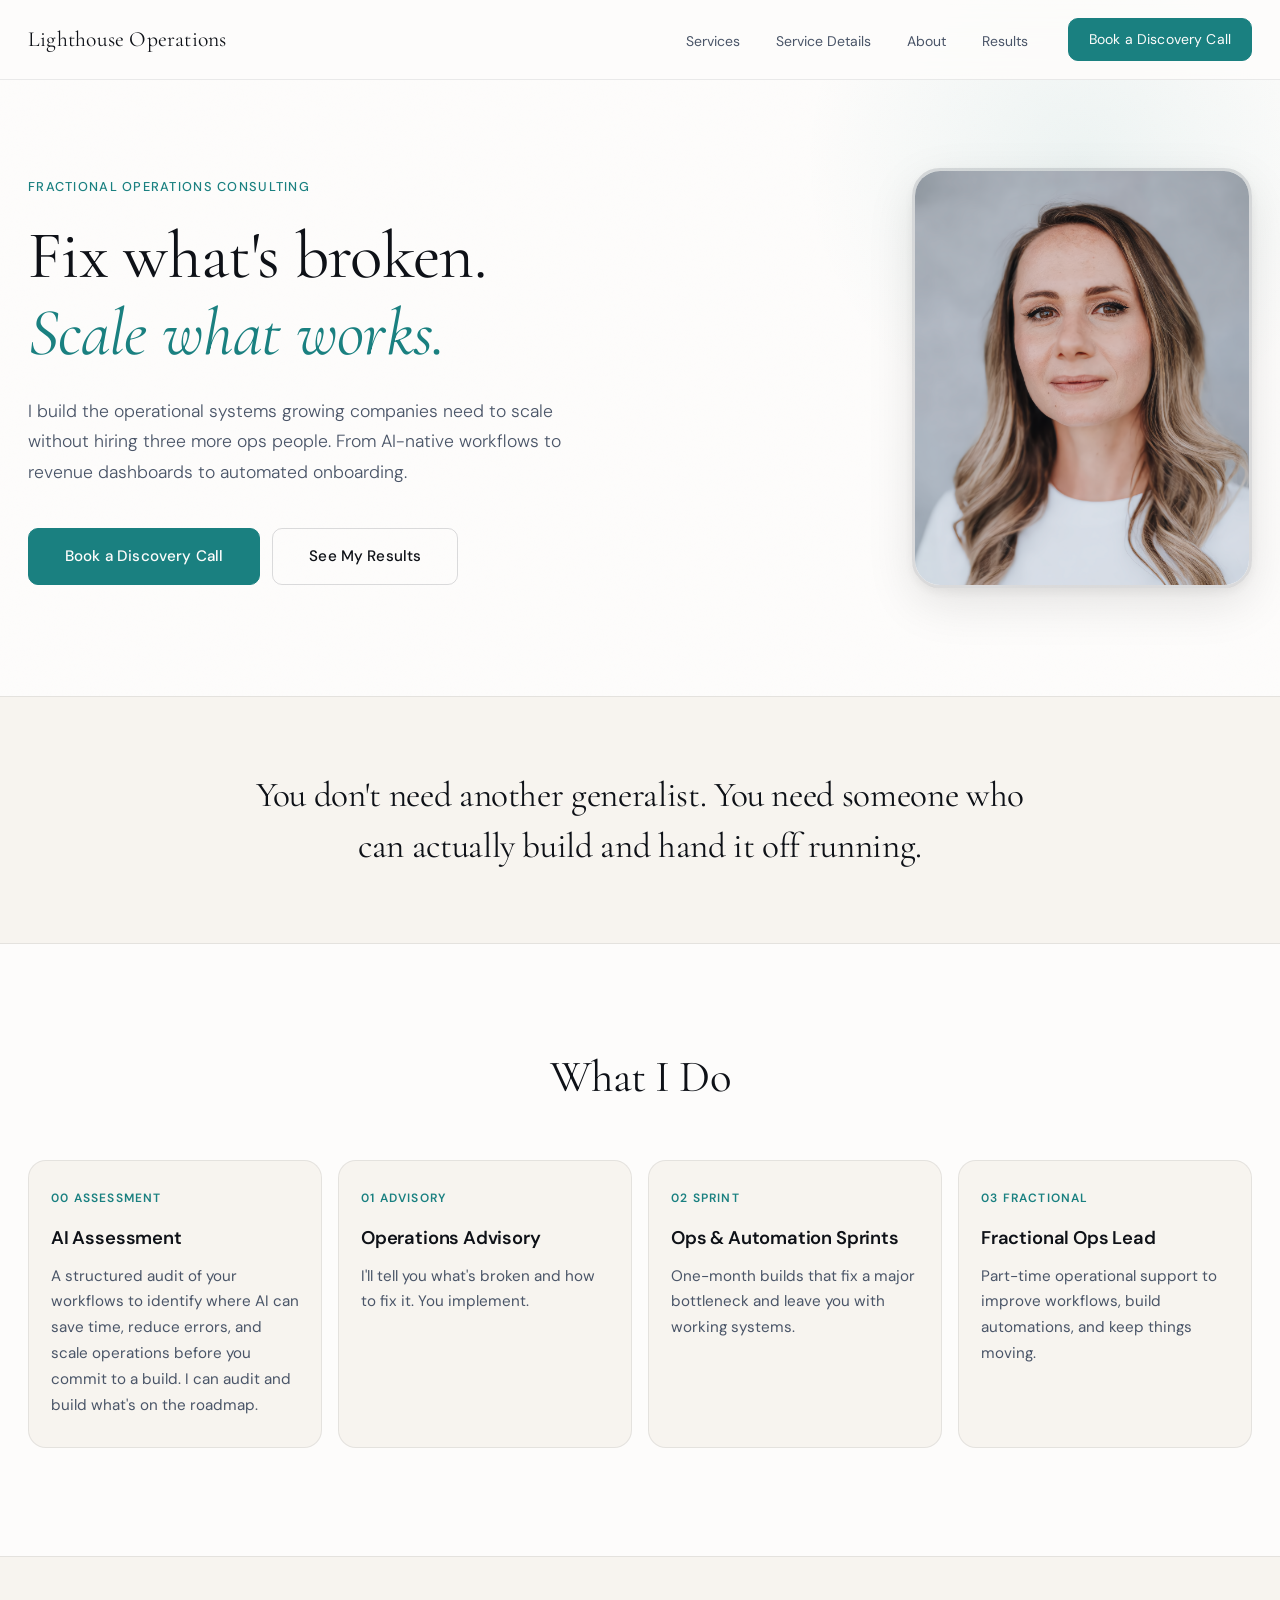
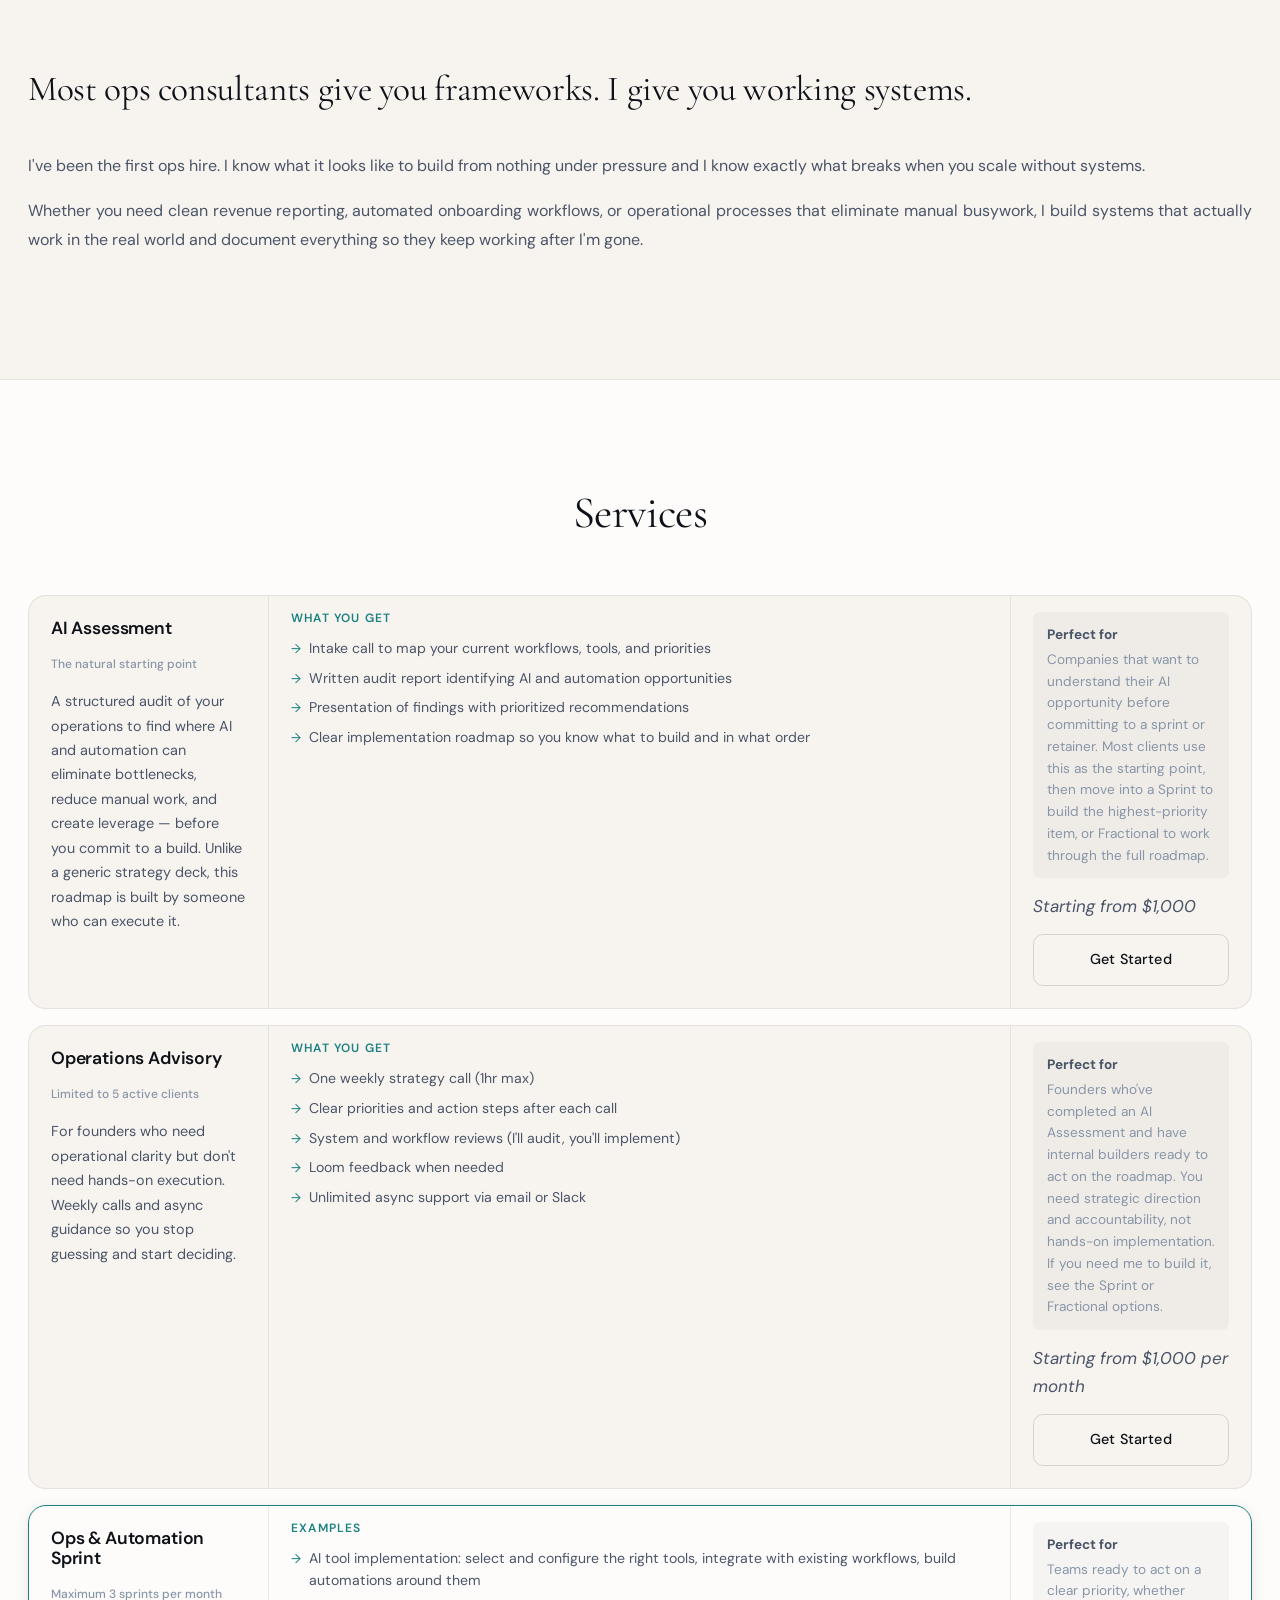
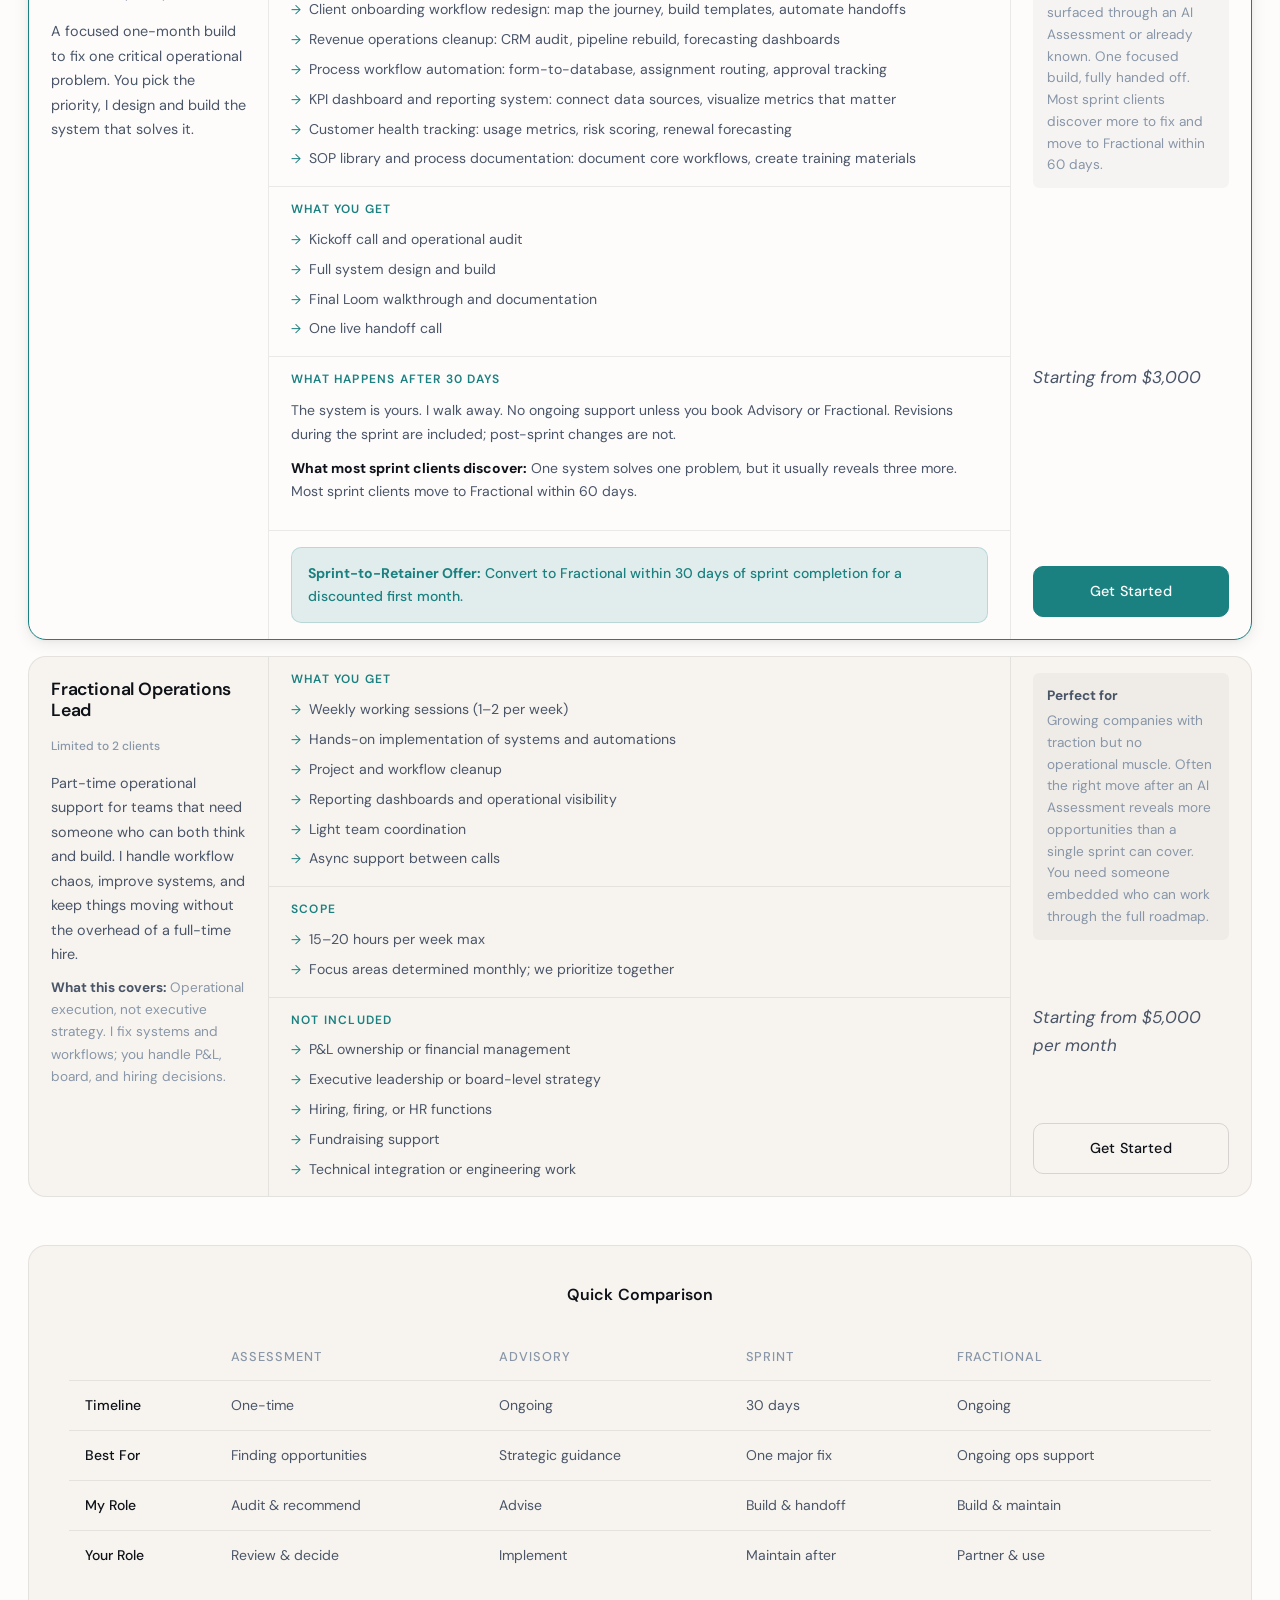
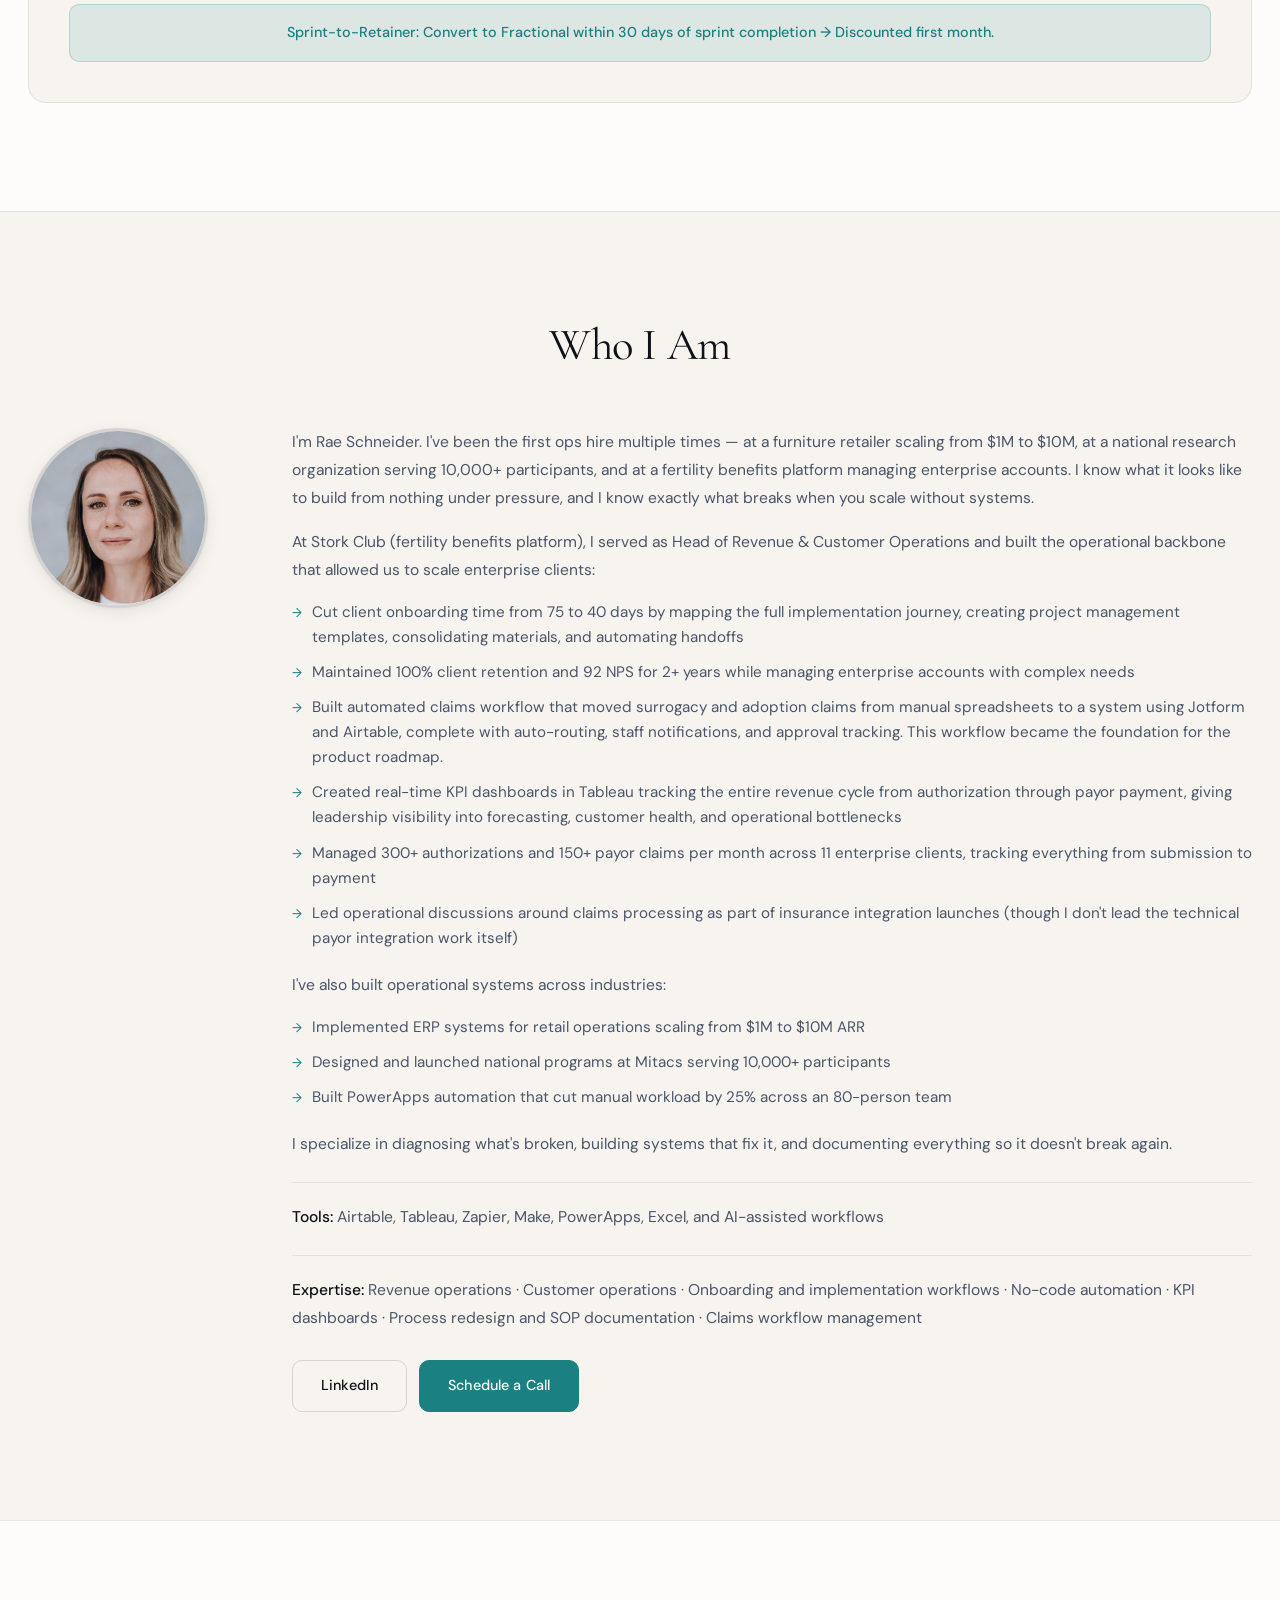
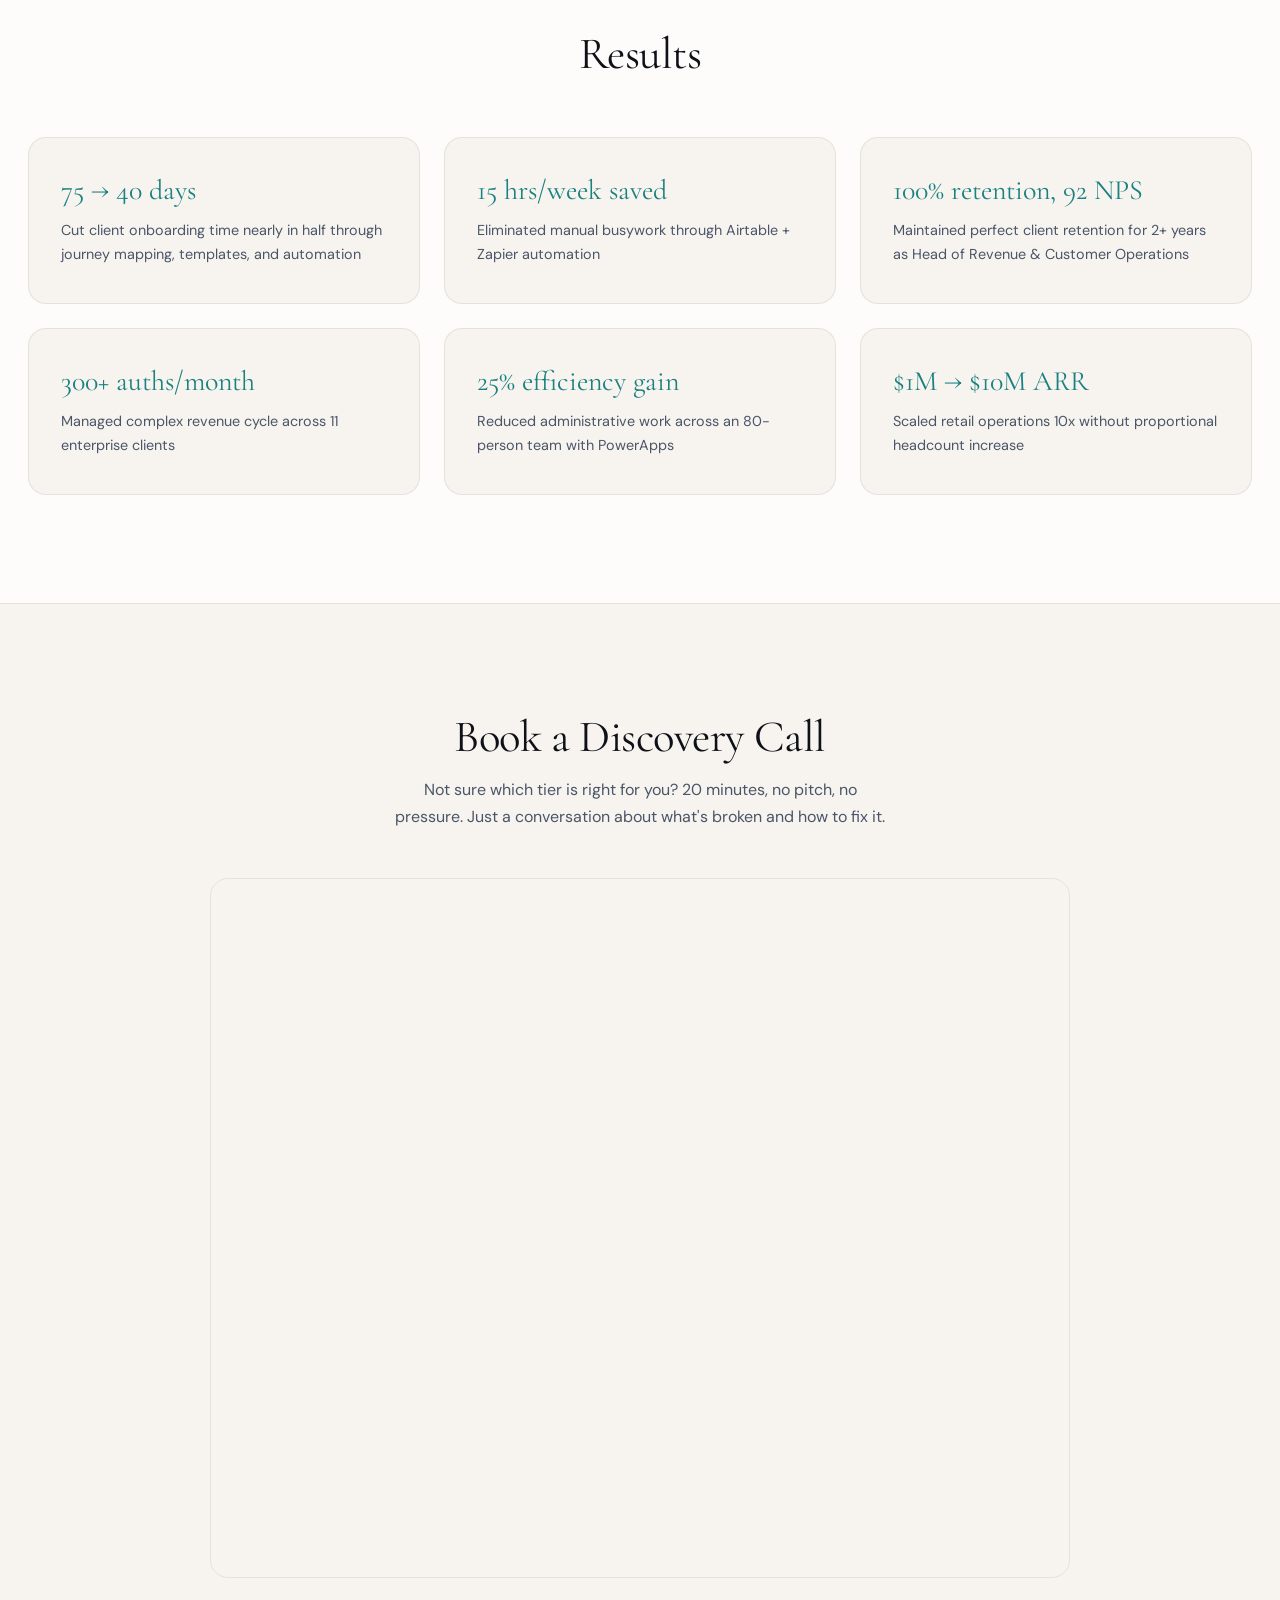
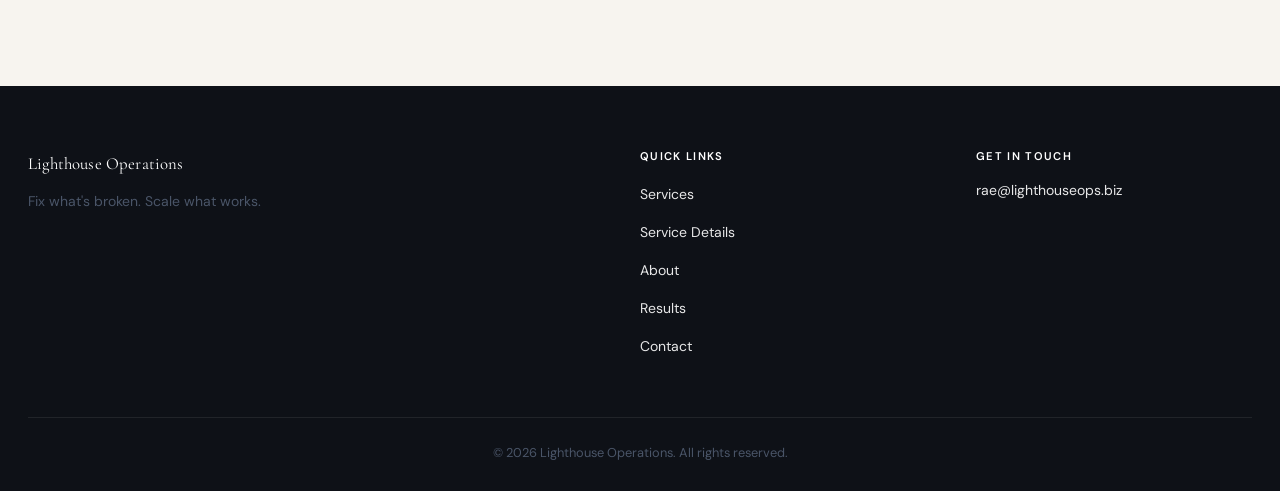
==== commit 25d731aa: "Refactor text for clarity in index.html Updated various paragraphs for improved readability by remov" ====
--- a/my-landing-page/index.html
+++ b/my-landing-page/index.html
@@ -34,7 +34,7 @@
                 <div class="hero-content">
                     <span class="hero-eyebrow">Fractional Operations Consulting</span>
                     <h1>Fix what's broken.<br><em>Scale what works.</em></h1>
-                    <p class="hero-subtitle">I build the operational systems growing companies need to scale without hiring three more ops people — from AI-native workflows to revenue dashboards to automated onboarding.</p>
+                    <p class="hero-subtitle">I build the operational systems growing companies need to scale without hiring three more ops people. From AI-native workflows to revenue dashboards to automated onboarding.</p>
                     <div class="hero-cta">
                         <a href="#contact" class="btn btn-primary btn-lg">Book a Discovery Call</a>
                         <a href="#recent-work" class="btn btn-secondary btn-lg">See My Results</a>
@@ -49,7 +49,7 @@
 
     <section class="value-prop">
         <div class="container">
-            <p>You don't need another generalist. You need someone who can actually build — and hand it off running.</p>
+            <p>You don't need another generalist. You need someone who can actually build and hand it off running.</p>
         </div>
     </section>
 
@@ -60,7 +60,7 @@
                 <div class="service-card fade-up">
                     <span class="service-card-num">00 Assessment</span>
                     <h3>AI Assessment</h3>
-                    <p>A structured audit of your workflows to identify where AI can save time, reduce errors, and scale operations — before you commit to a build. The same person who audits can build what's on the roadmap.</p>
+                    <p>A structured audit of your workflows to identify where AI can save time, reduce errors, and scale operations before you commit to a build. I can audit and build what's on the roadmap.</p>
                 </div>
                 <div class="service-card fade-up">
                     <span class="service-card-num">01 Advisory</span>
@@ -85,8 +85,8 @@
         <div class="container">
             <h2 class="section-title">Most ops consultants give you frameworks. I give you working systems.</h2>
             <div class="value-proposition-content">
-                <p>I've been the first ops hire multiple times. I know what it looks like to build from nothing under pressure — and I know exactly what breaks when you scale without systems.</p>
-                <p>Whether you need clean revenue reporting, automated onboarding workflows, or operational processes that eliminate manual busywork, I build systems that actually work in the real world — and document everything so they keep working after I'm gone.</p>
+                <p>I've been the first ops hire. I know what it looks like to build from nothing under pressure and I know exactly what breaks when you scale without systems.</p>
+                <p>Whether you need clean revenue reporting, automated onboarding workflows, or operational processes that eliminate manual busywork, I build systems that actually work in the real world and document everything so they keep working after I'm gone.</p>
             </div>
         </div>
     </section>
@@ -122,6 +122,7 @@
                             <strong>Perfect for</strong>
                             Companies that want to understand their AI opportunity before committing to a sprint or retainer. Most clients use this as the starting point, then move into a Sprint to build the highest-priority item, or Fractional to work through the full roadmap.
                         </div>
+                        <p class="pricing-starting-from"><em>Starting from $1,000</em></p>
                         <a href="#contact" class="btn btn-secondary">Get Started</a>
                     </div>
                 </div>
@@ -152,6 +153,7 @@
                             <strong>Perfect for</strong>
                             Founders who've completed an AI Assessment and have internal builders ready to act on the roadmap. You need strategic direction and accountability, not hands-on implementation. If you need me to build it, see the Sprint or Fractional options.
                         </div>
+                        <p class="pricing-starting-from"><em>Starting from $1,000 per month</em></p>
                         <a href="#contact" class="btn btn-secondary">Get Started</a>
                     </div>
                 </div>
@@ -206,6 +208,7 @@
                             <strong>Perfect for</strong>
                             Teams ready to act on a clear priority, whether surfaced through an AI Assessment or already known. One focused build, fully handed off. Most sprint clients discover more to fix and move to Fractional within 60 days.
                         </div>
+                        <p class="pricing-starting-from"><em>Starting from $3,000</em></p>
                         <a href="#contact" class="btn btn-primary">Get Started</a>
                     </div>
                 </div>
@@ -257,6 +260,7 @@
                             <strong>Perfect for</strong>
                             Growing companies with traction but no operational muscle. Often the right move after an AI Assessment reveals more opportunities than a single sprint can cover. You need someone embedded who can work through the full roadmap.
                         </div>
+                        <p class="pricing-starting-from"><em>Starting from $5,000 per month</em></p>
                         <a href="#contact" class="btn btn-secondary">Get Started</a>
                     </div>
                 </div>
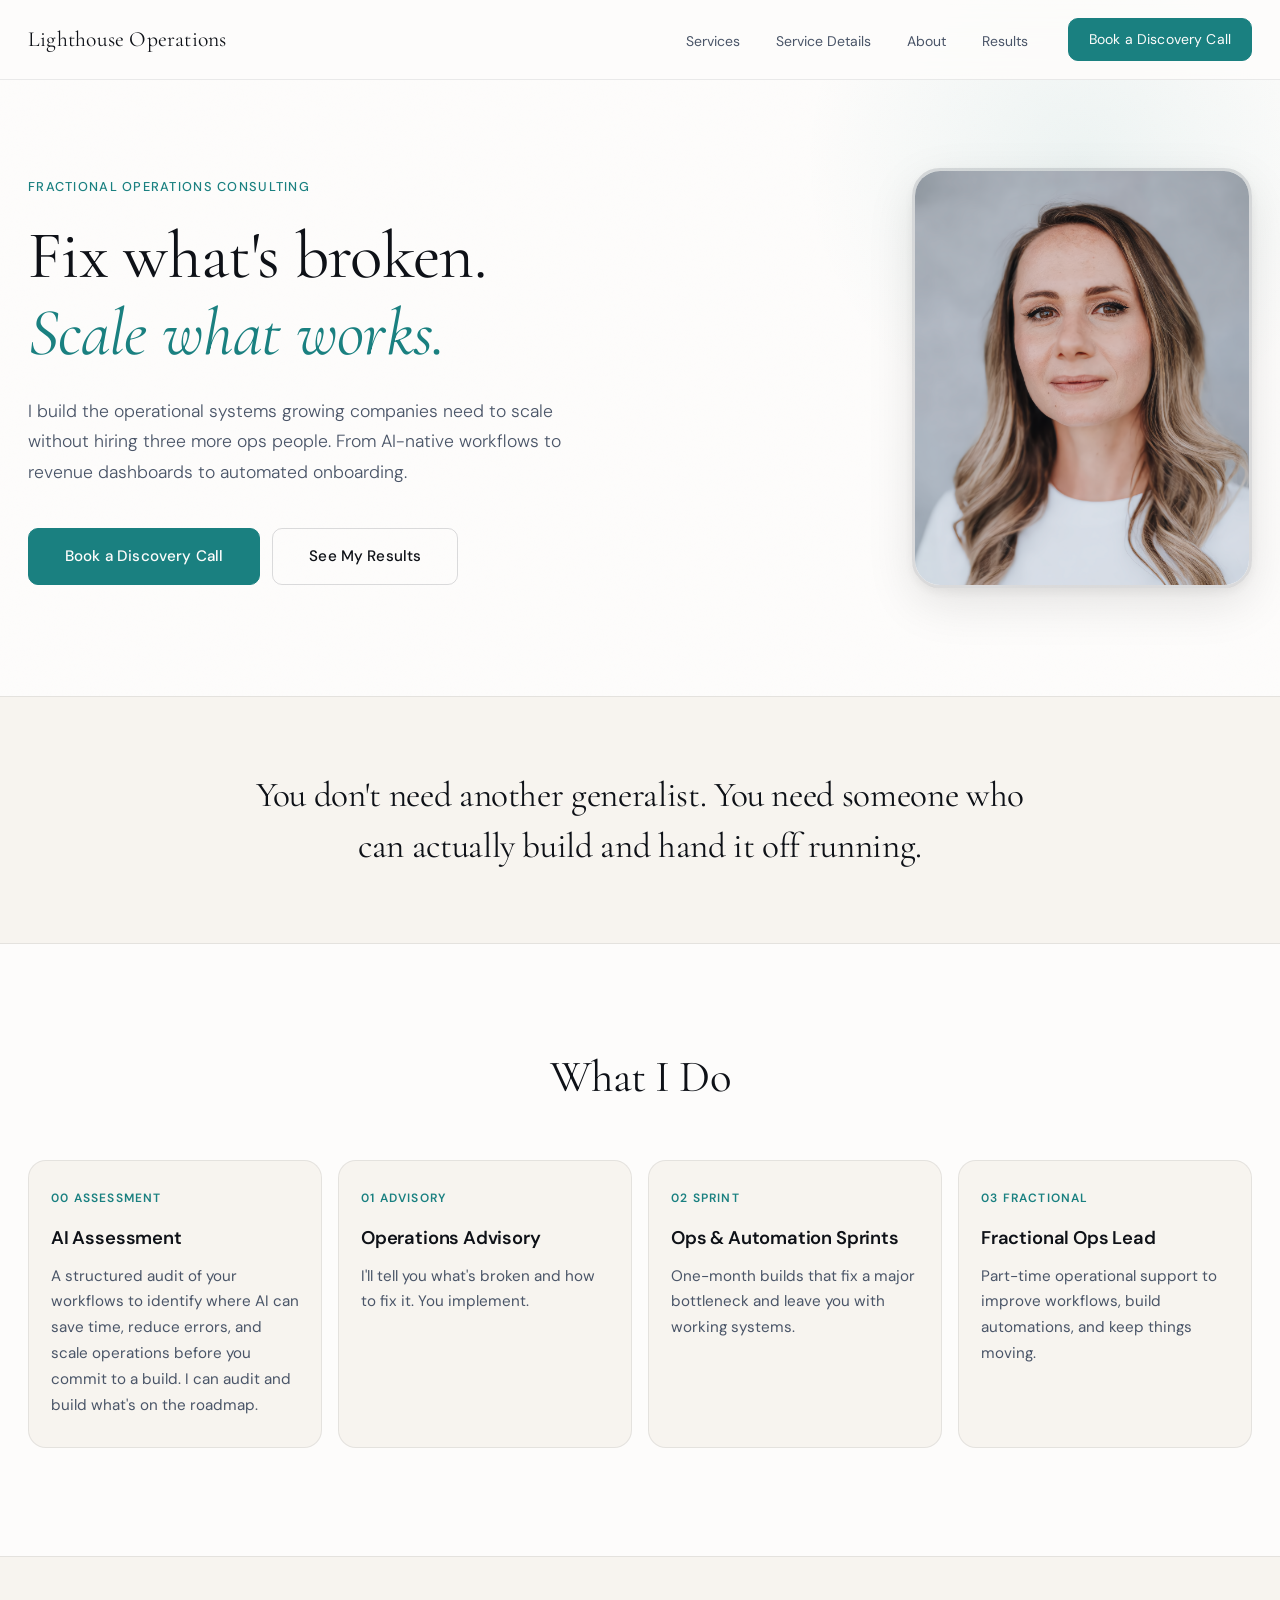
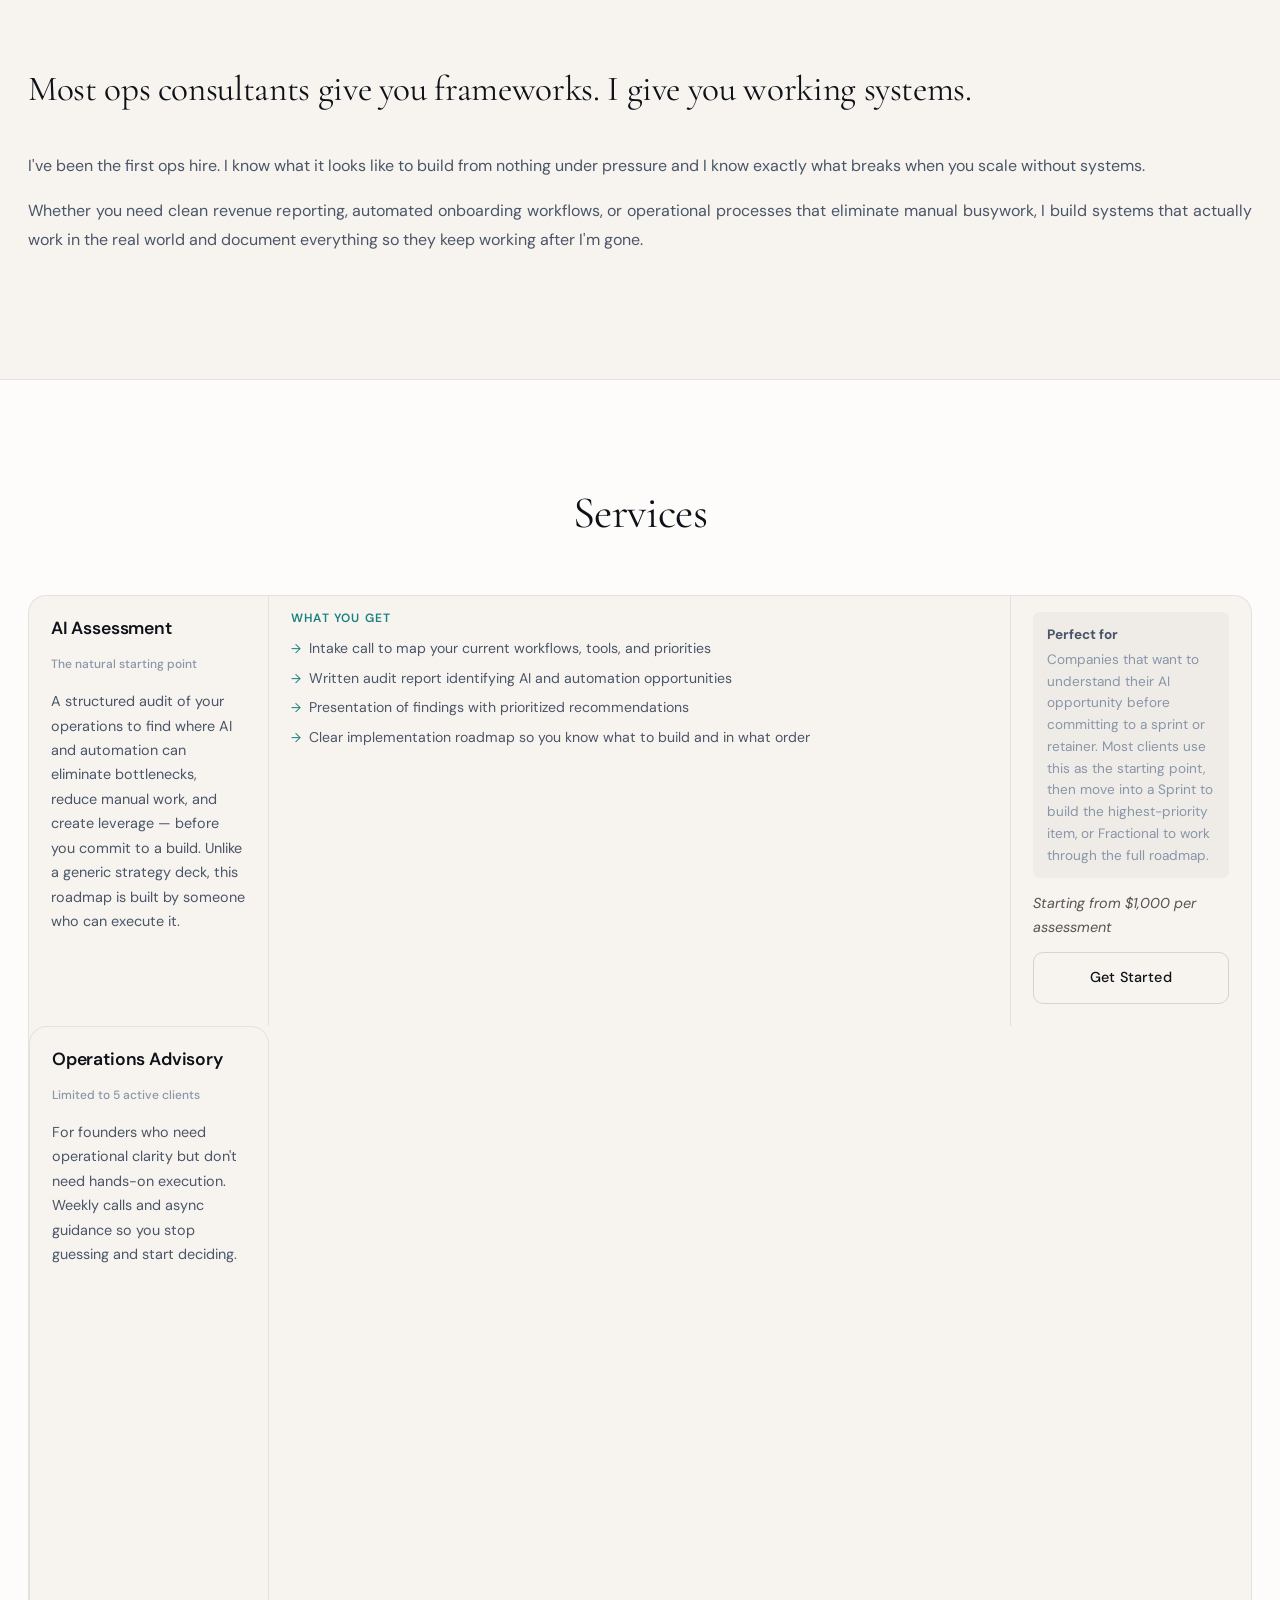
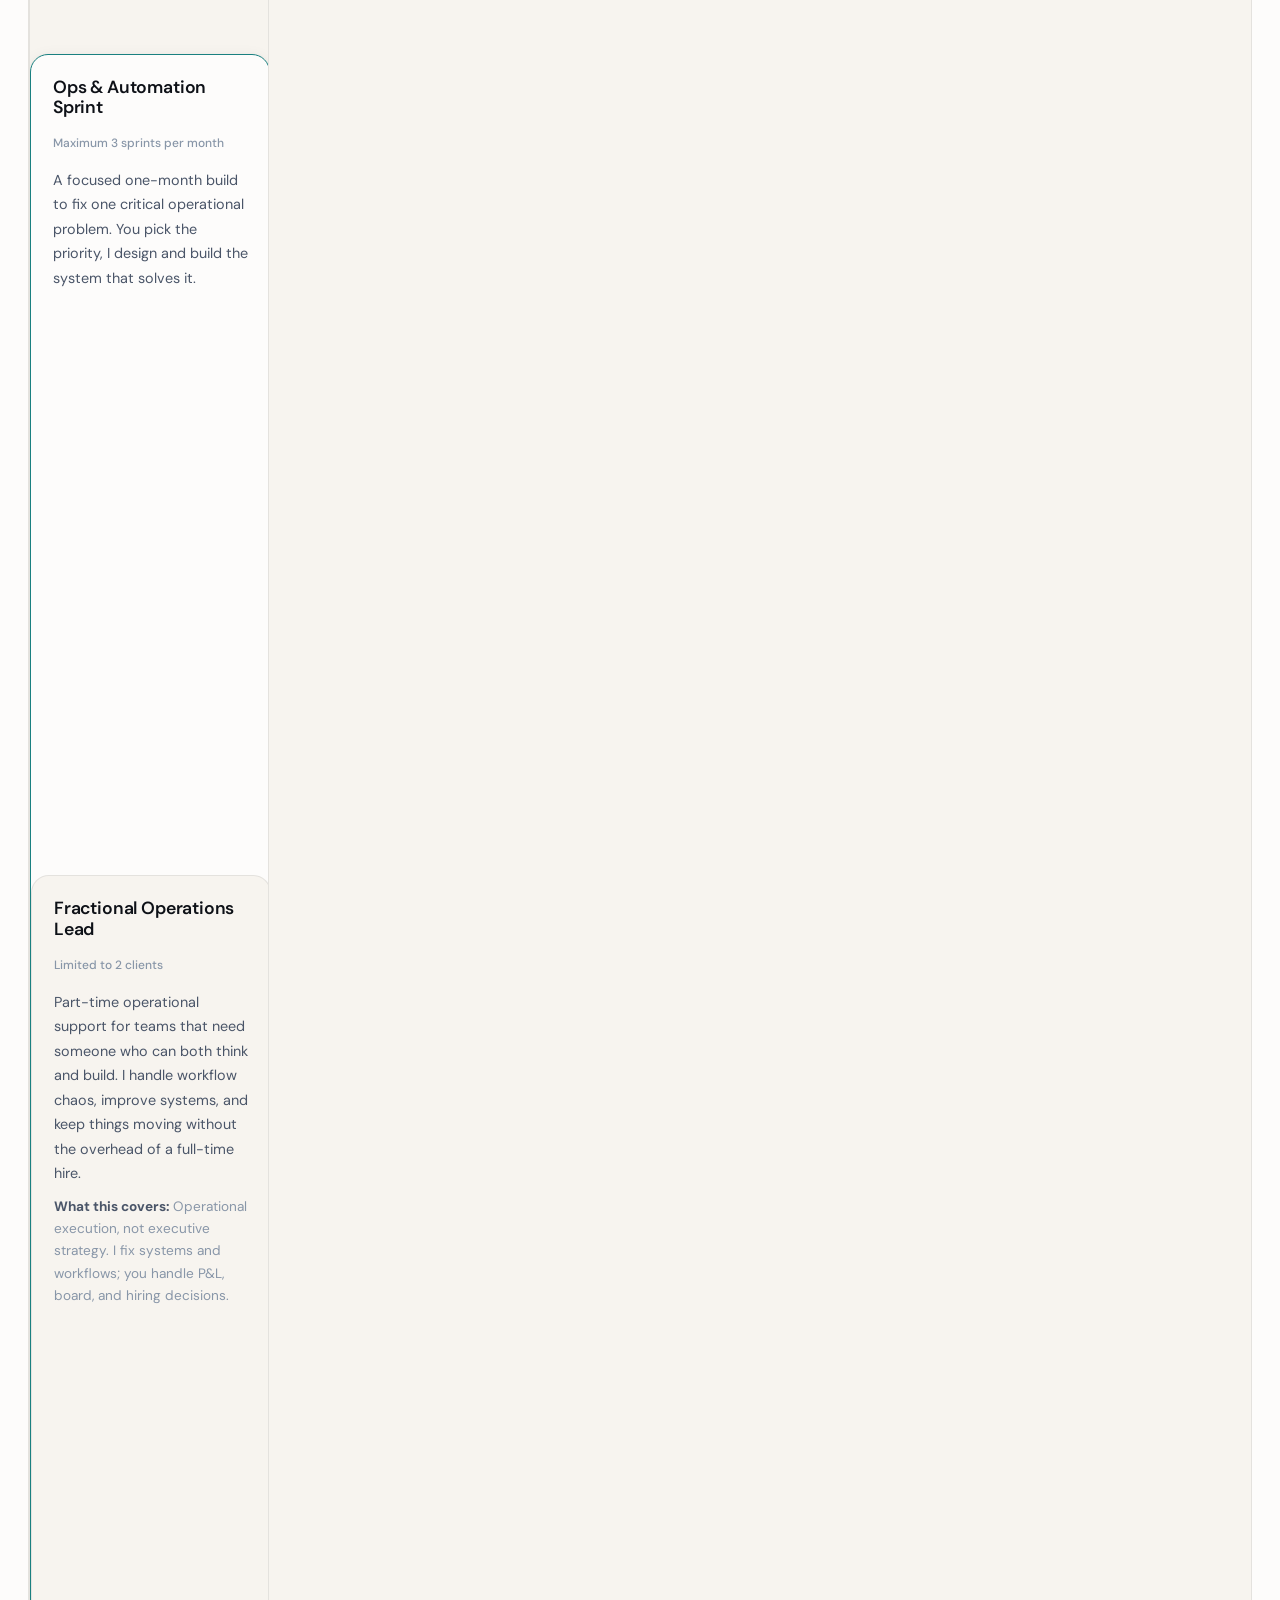
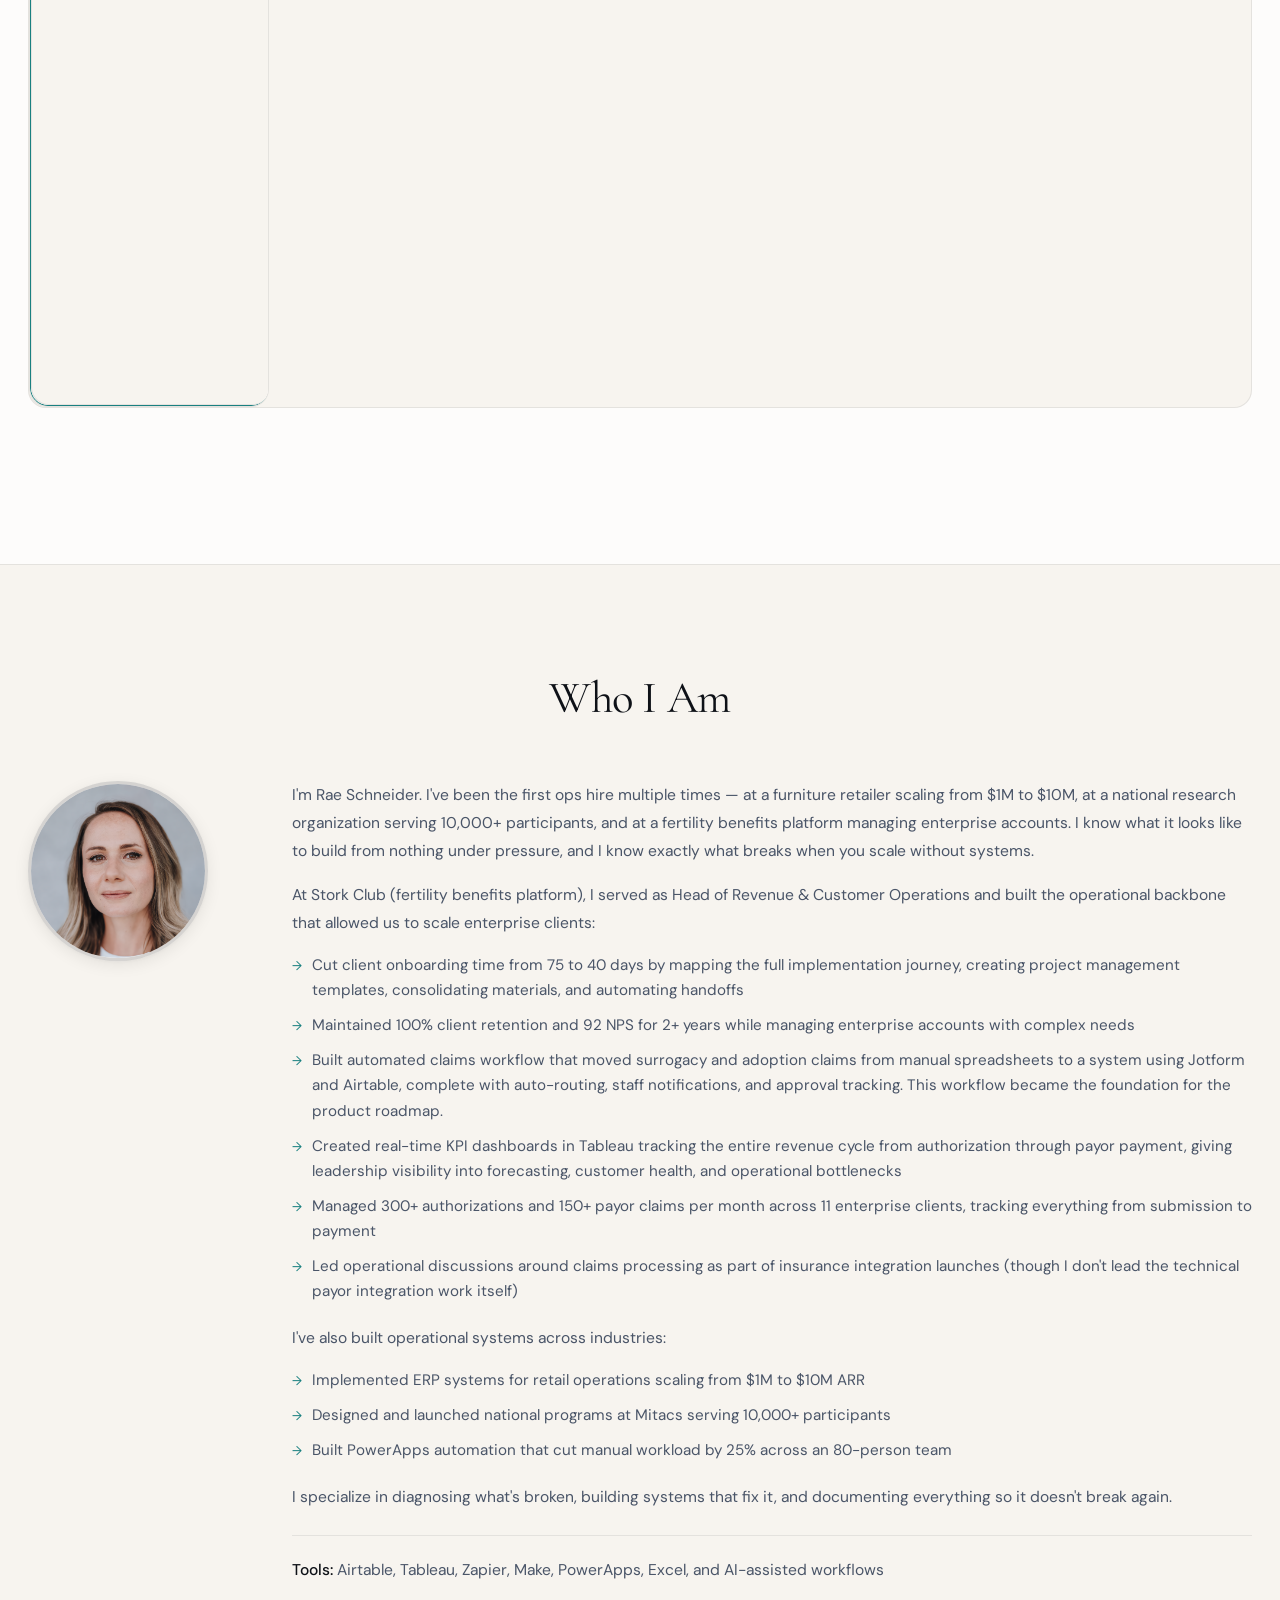
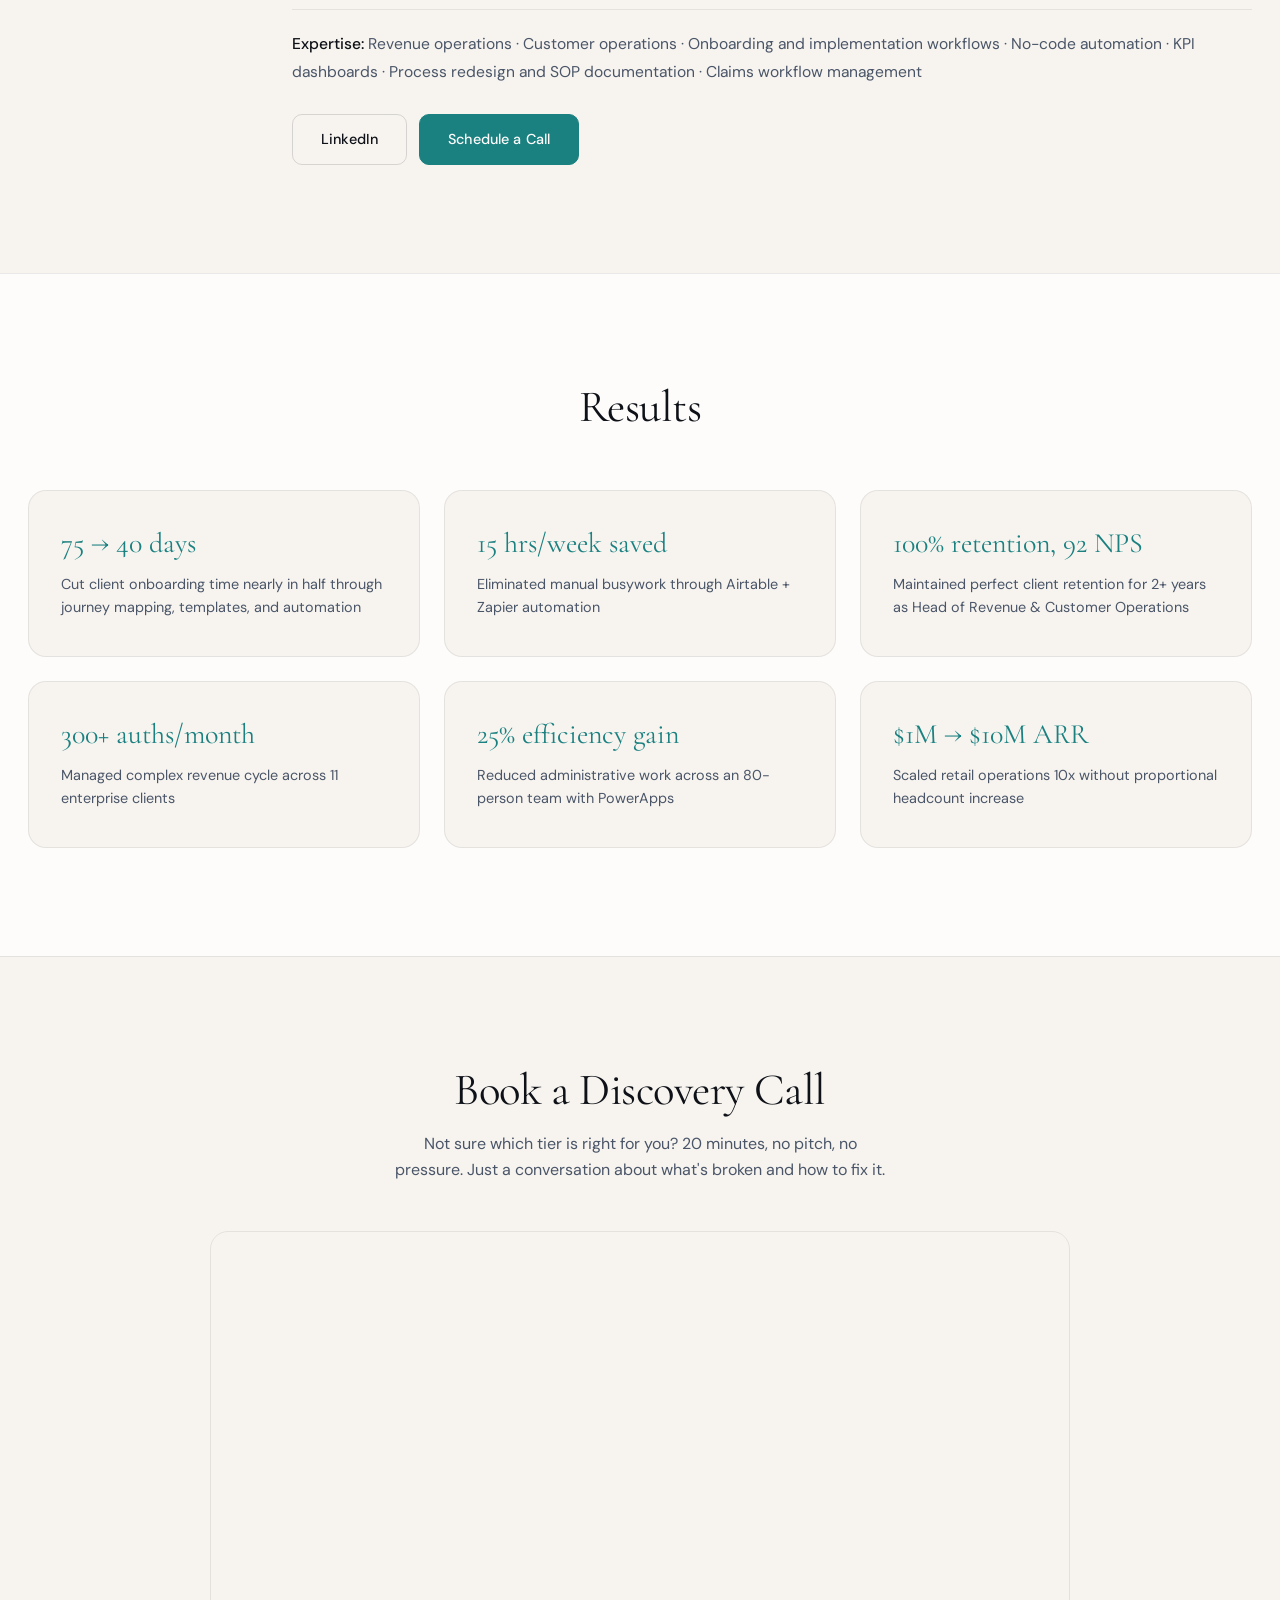
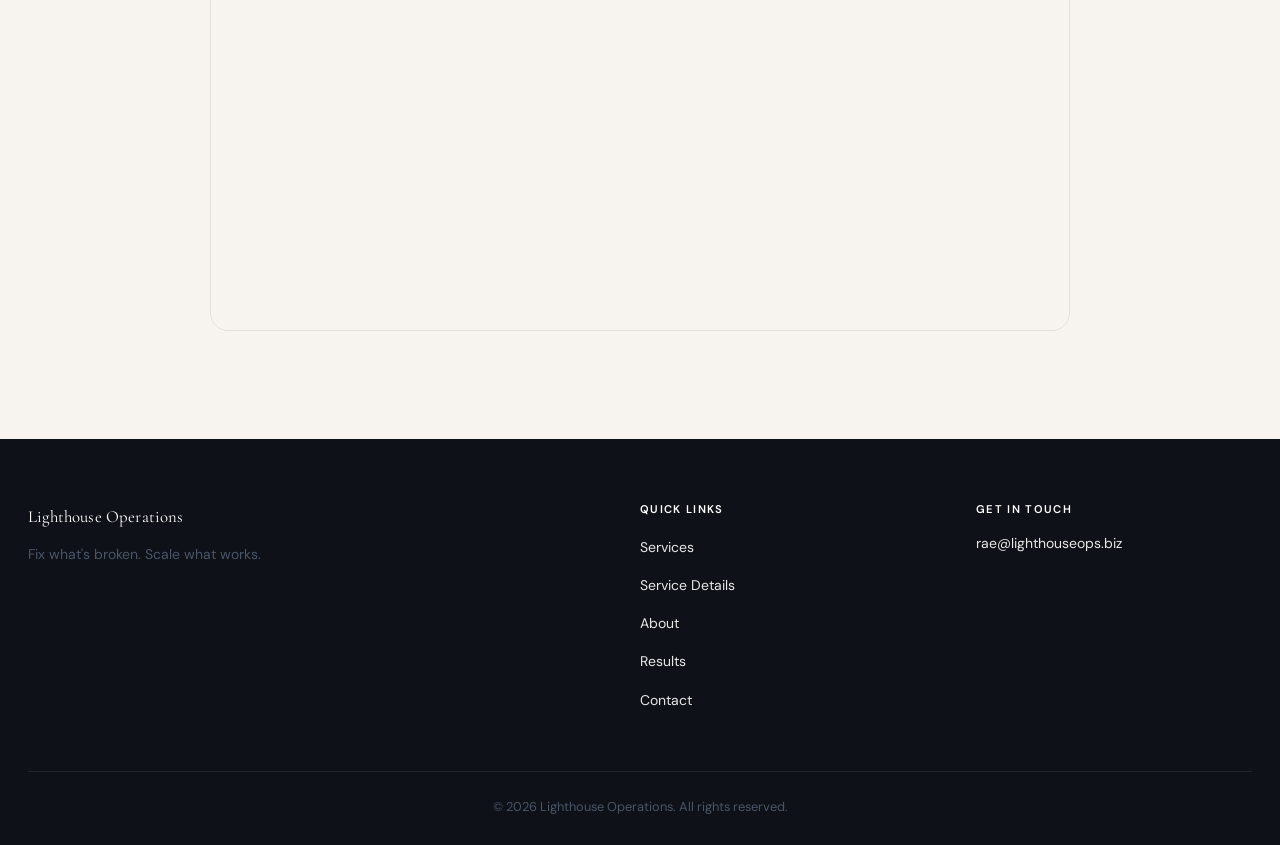
==== commit 73658c81: "Update pricing details in index.html" ====
--- a/my-landing-page/index.html
+++ b/my-landing-page/index.html
@@ -122,7 +122,8 @@
                             <strong>Perfect for</strong>
                             Companies that want to understand their AI opportunity before committing to a sprint or retainer. Most clients use this as the starting point, then move into a Sprint to build the highest-priority item, or Fractional to work through the full roadmap.
                         </div>
-                        <p class="pricing-starting-from"><em>Starting from $1,000</em></p>
+                        <div>
+                        <p class="pricing-starting-from"><em>Starting from $1,000 per assessment</em></p>
                         <a href="#contact" class="btn btn-secondary">Get Started</a>
                     </div>
                 </div>
@@ -153,6 +154,7 @@
                             <strong>Perfect for</strong>
                             Founders who've completed an AI Assessment and have internal builders ready to act on the roadmap. You need strategic direction and accountability, not hands-on implementation. If you need me to build it, see the Sprint or Fractional options.
                         </div>
+                    <div>
                         <p class="pricing-starting-from"><em>Starting from $1,000 per month</em></p>
                         <a href="#contact" class="btn btn-secondary">Get Started</a>
                     </div>
@@ -208,6 +210,7 @@
                             <strong>Perfect for</strong>
                             Teams ready to act on a clear priority, whether surfaced through an AI Assessment or already known. One focused build, fully handed off. Most sprint clients discover more to fix and move to Fractional within 60 days.
                         </div>
+                    <div>
                         <p class="pricing-starting-from"><em>Starting from $3,000</em></p>
                         <a href="#contact" class="btn btn-primary">Get Started</a>
                     </div>
@@ -260,6 +263,7 @@
                             <strong>Perfect for</strong>
                             Growing companies with traction but no operational muscle. Often the right move after an AI Assessment reveals more opportunities than a single sprint can cover. You need someone embedded who can work through the full roadmap.
                         </div>
+                    <div>
                         <p class="pricing-starting-from"><em>Starting from $5,000 per month</em></p>
                         <a href="#contact" class="btn btn-secondary">Get Started</a>
                     </div>
--- a/my-landing-page/styles.css
+++ b/my-landing-page/styles.css
@@ -624,6 +624,13 @@
   width: 100%;
 }
 
+.pricing-starting-from {
+    font-style: italic;
+    font-size: 0.9rem;
+    color: #555;
+    margin-bottom: 0.75rem;
+}
+
 /* ============================================
    QUICK REFERENCE TABLE
    ============================================ */
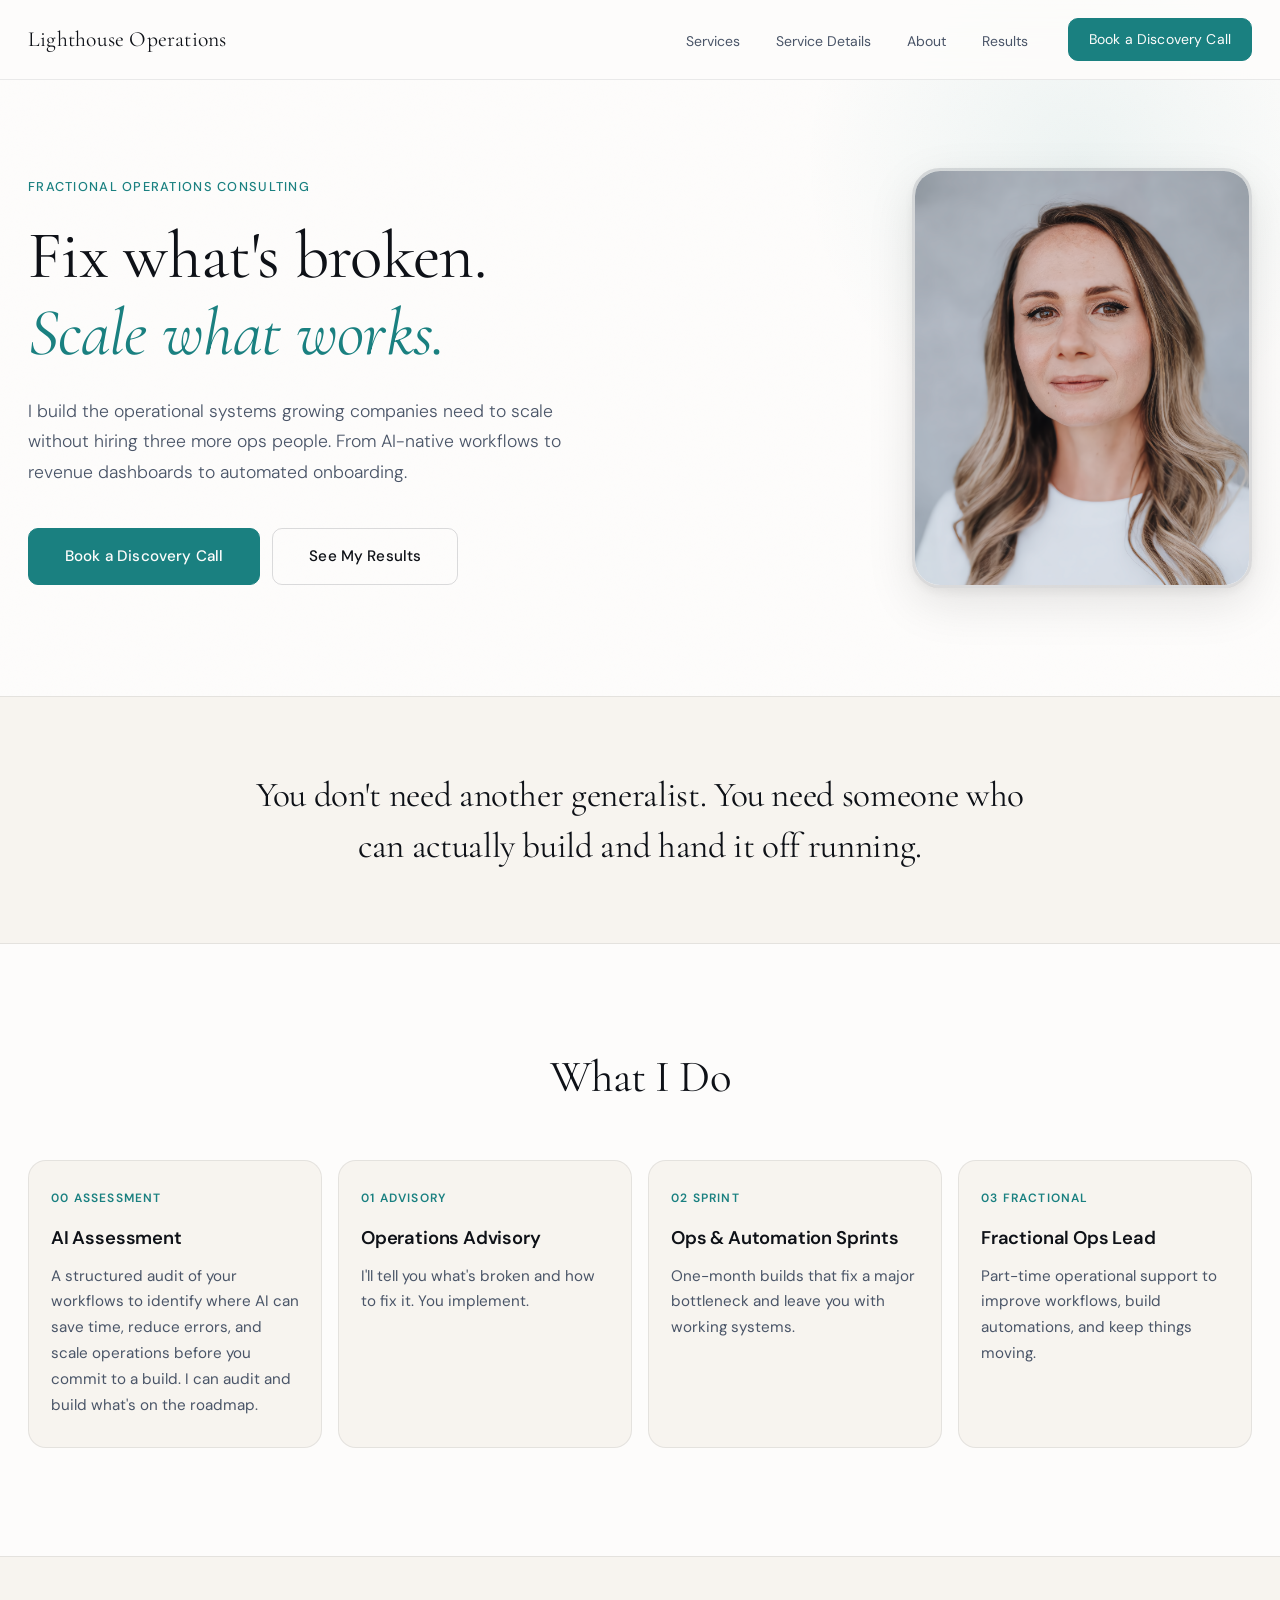
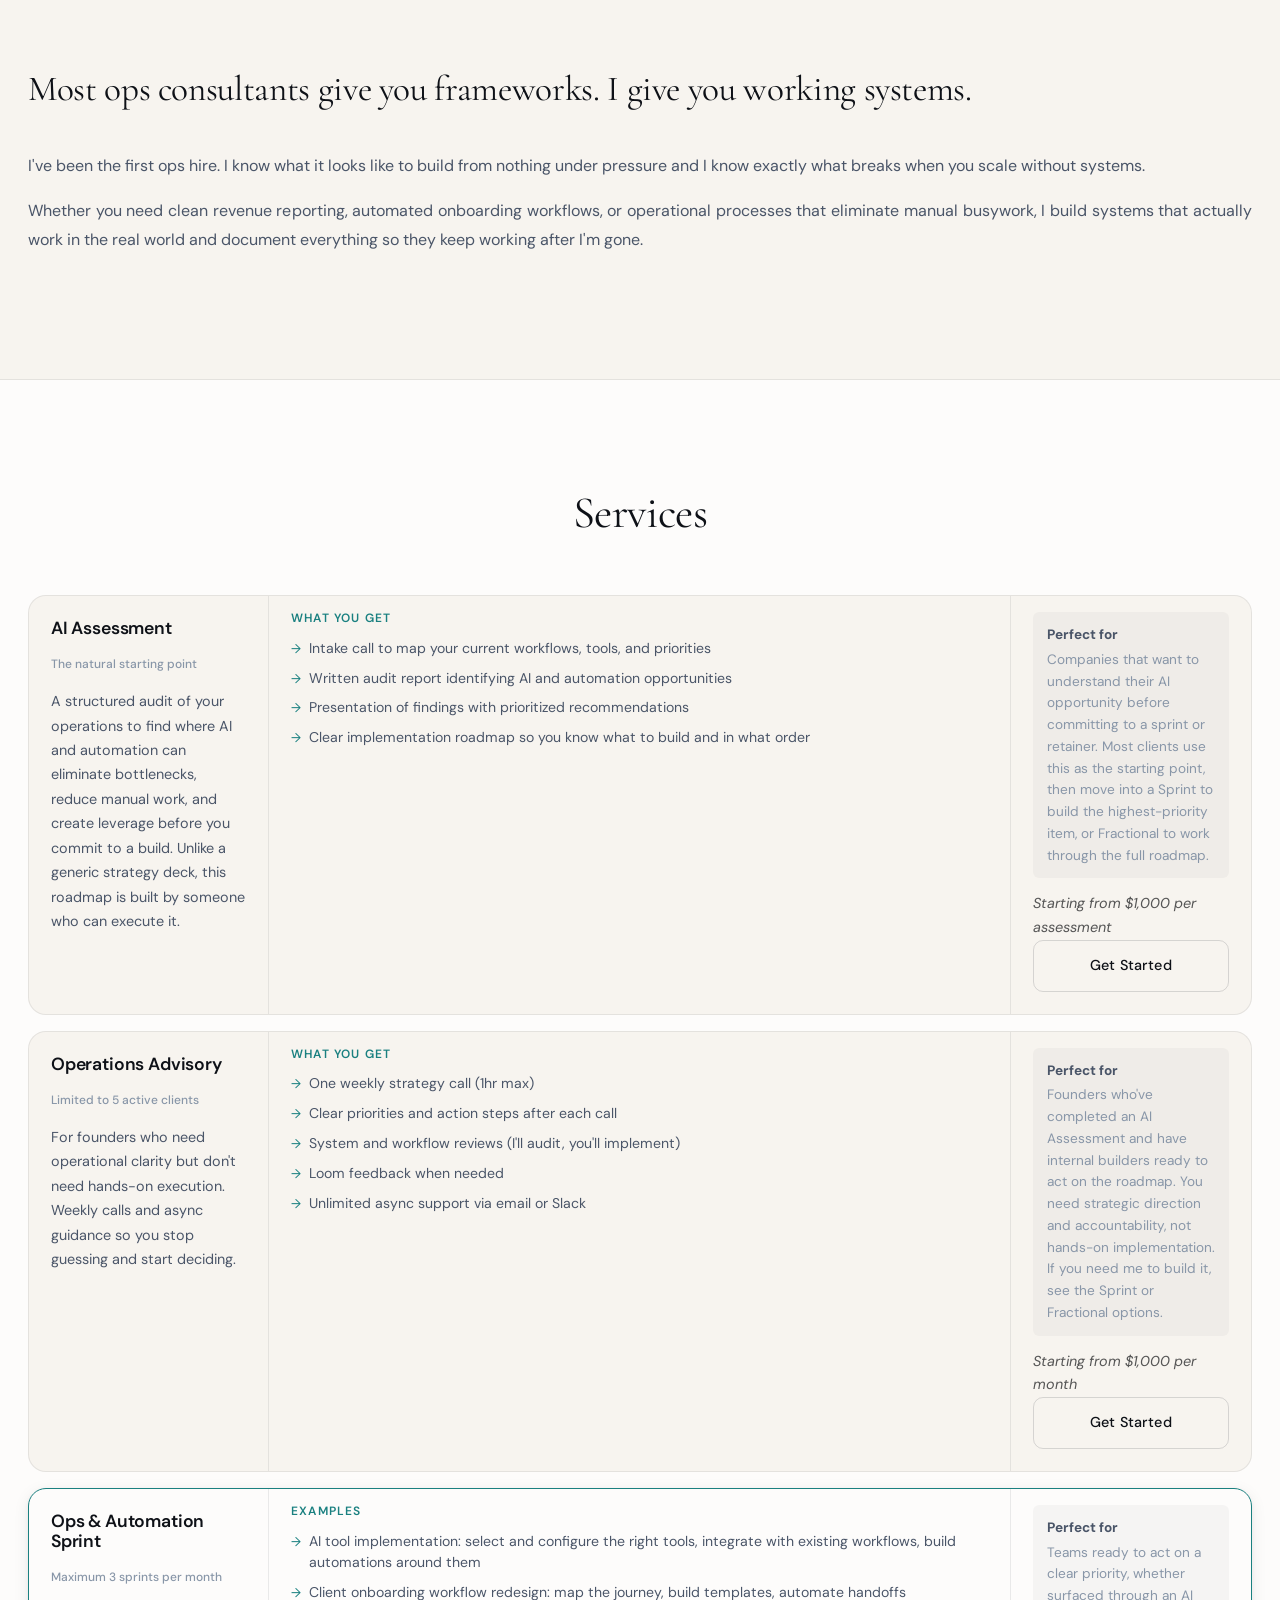
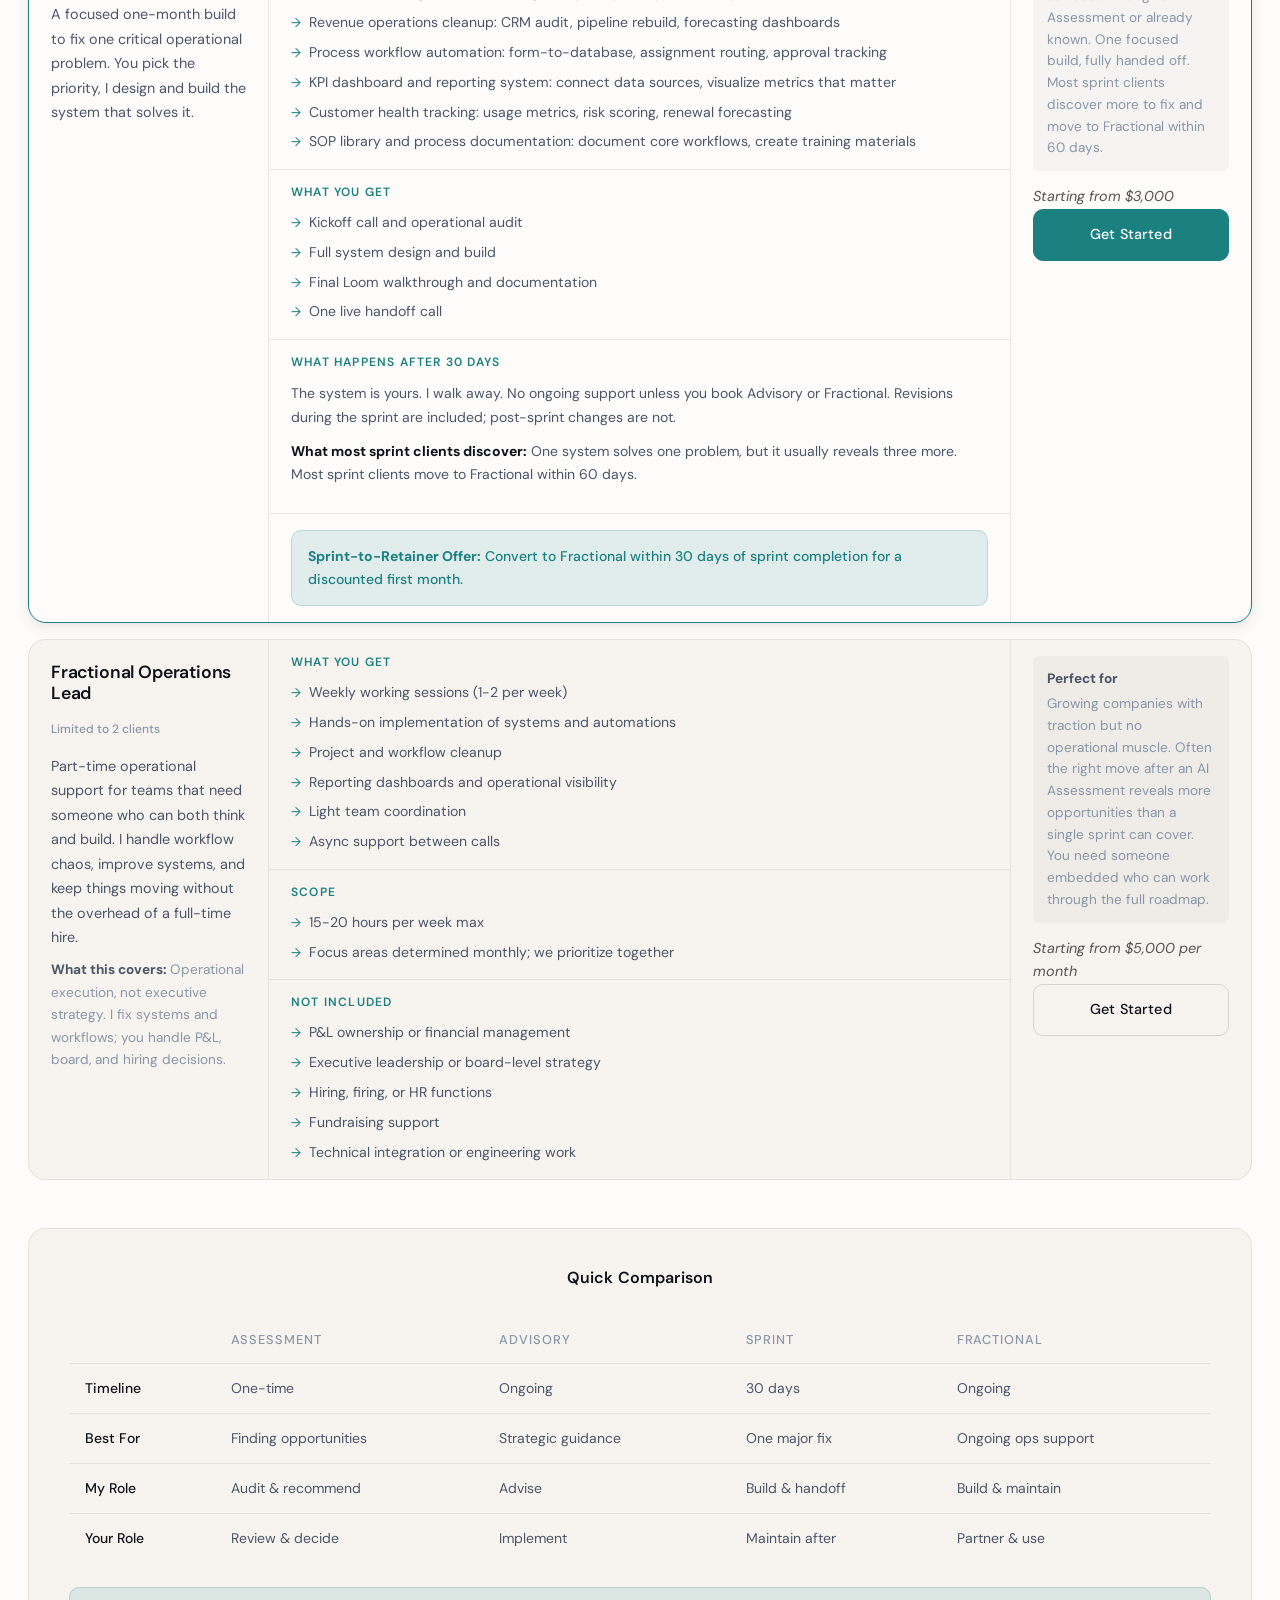
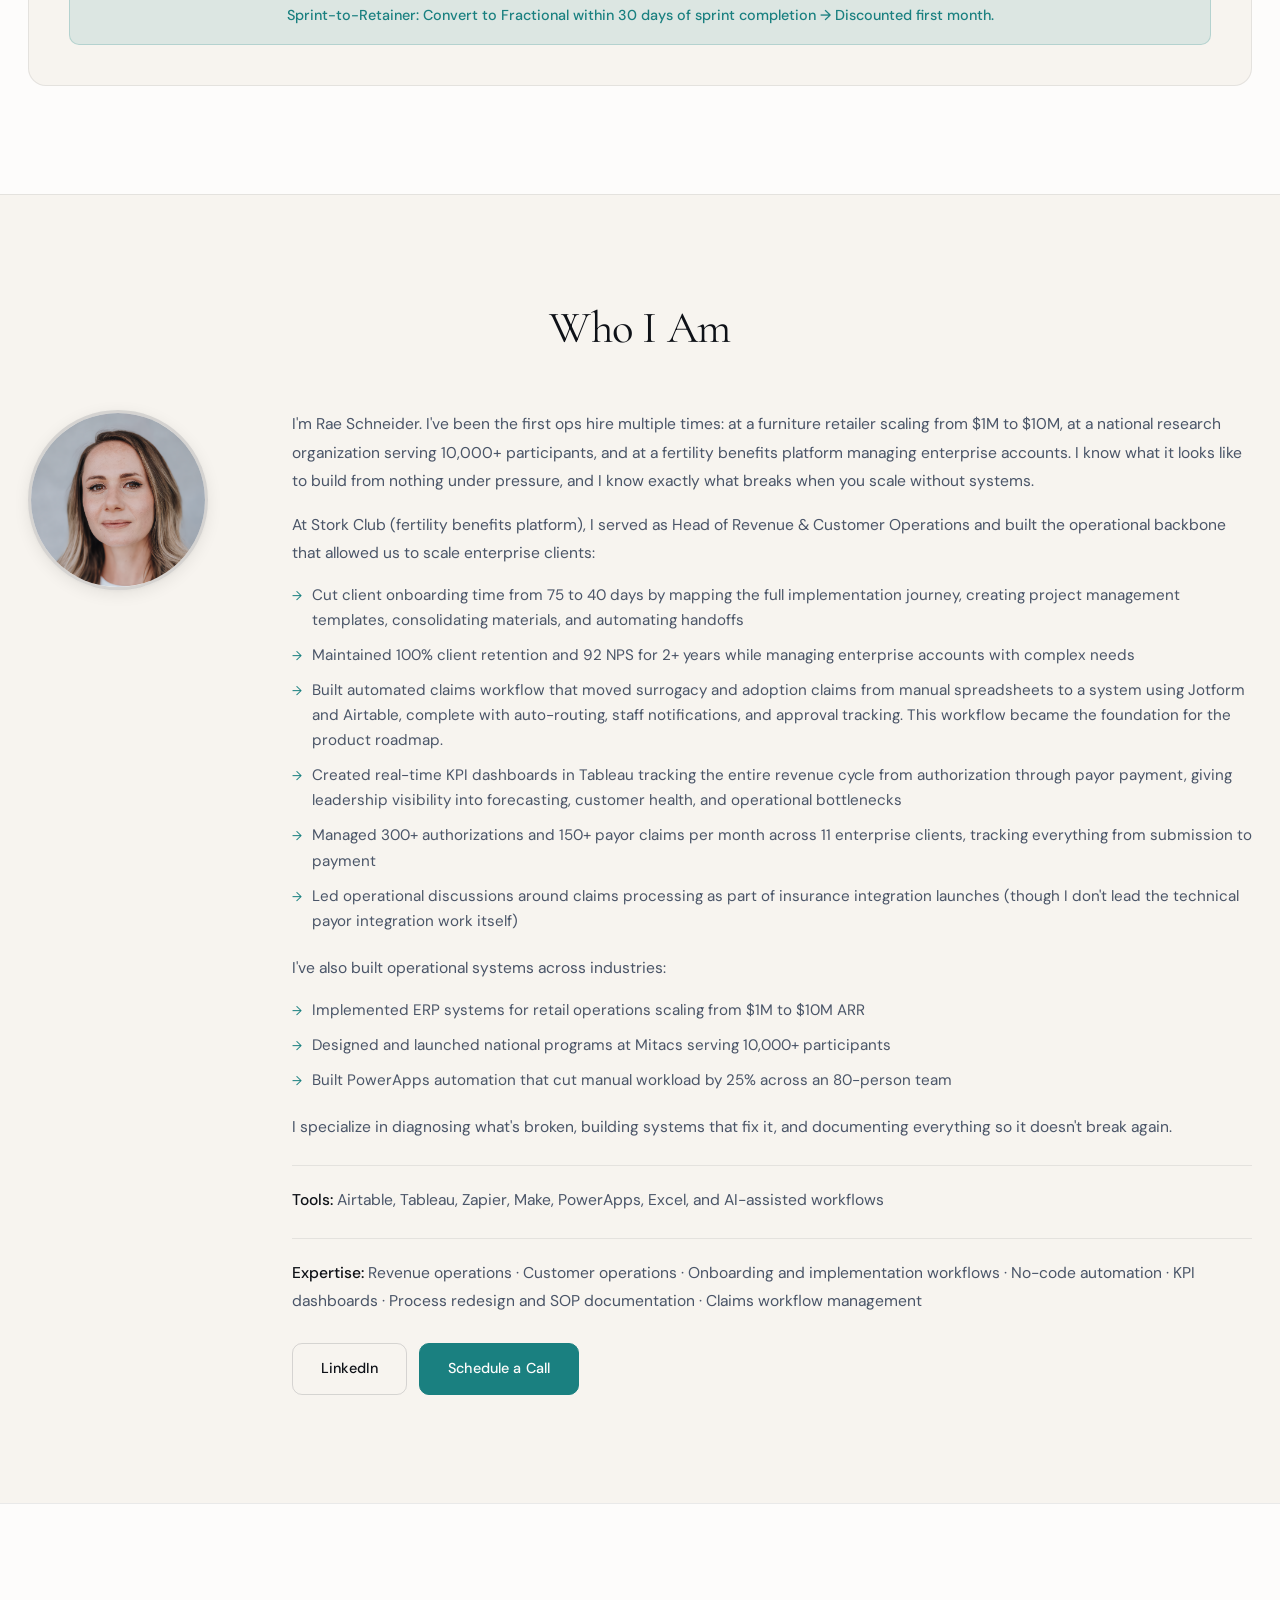
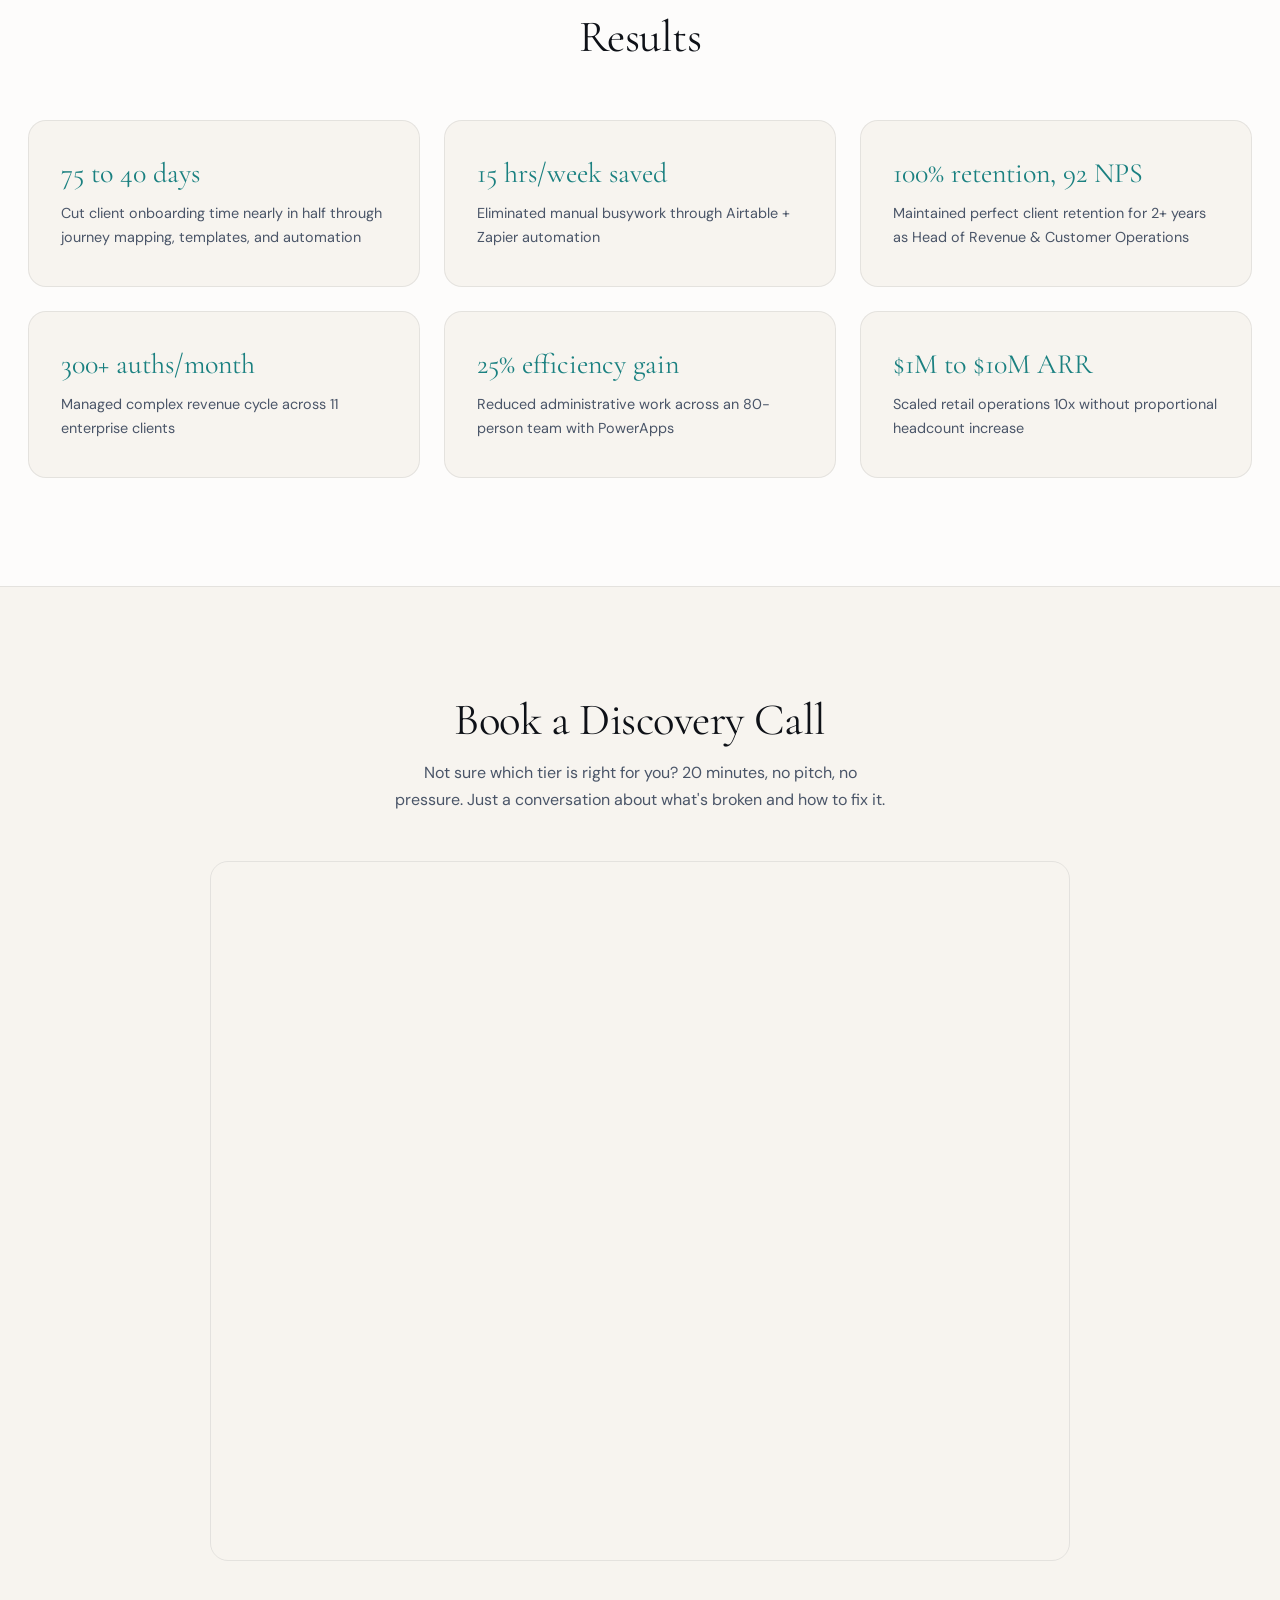
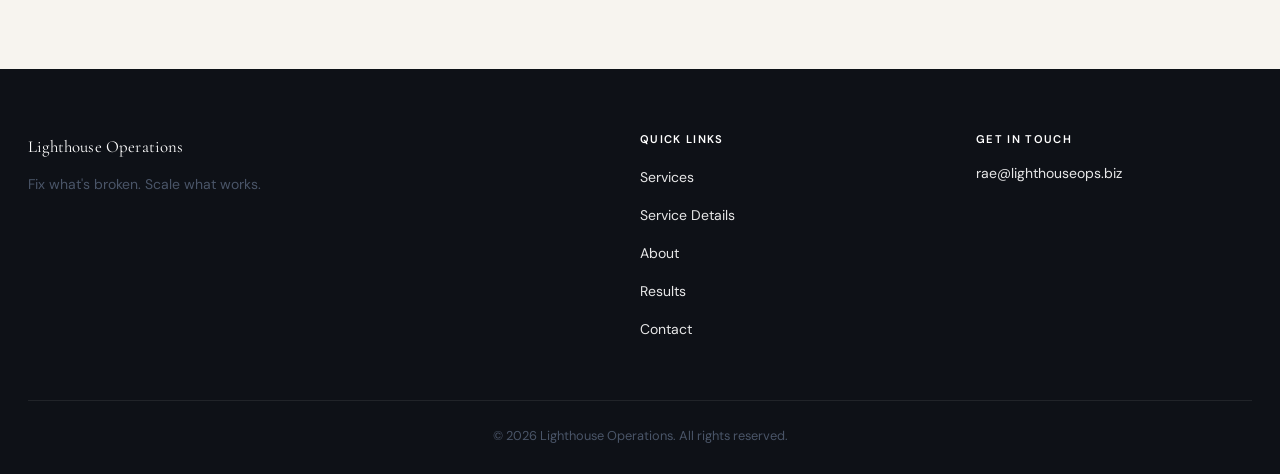
==== commit 47c060cc: "Refactor pricing descriptions and structure in HTML" ====
--- a/my-landing-page/index.html
+++ b/my-landing-page/index.html
@@ -102,7 +102,7 @@
                     <div class="pricing-header">
                         <h3>AI Assessment</h3>
                         <span class="availability">The natural starting point</span>
-                        <p class="pricing-desc">A structured audit of your operations to find where AI and automation can eliminate bottlenecks, reduce manual work, and create leverage — before you commit to a build. Unlike a generic strategy deck, this roadmap is built by someone who can execute it.</p>
+                        <p class="pricing-desc">A structured audit of your operations to find where AI and automation can eliminate bottlenecks, reduce manual work, and create leverage before you commit to a build. Unlike a generic strategy deck, this roadmap is built by someone who can execute it.</p>
                     </div>
 
                     <div class="pricing-body">
@@ -122,9 +122,10 @@
                             <strong>Perfect for</strong>
                             Companies that want to understand their AI opportunity before committing to a sprint or retainer. Most clients use this as the starting point, then move into a Sprint to build the highest-priority item, or Fractional to work through the full roadmap.
                         </div>
-                        <div>
-                        <p class="pricing-starting-from"><em>Starting from $1,000 per assessment</em></p>
-                        <a href="#contact" class="btn btn-secondary">Get Started</a>
+                        <div class="pricing-footer-bottom">
+                            <p class="pricing-starting-from"><em>Starting from $1,000 per assessment</em></p>
+                            <a href="#contact" class="btn btn-secondary">Get Started</a>
+                        </div>
                     </div>
                 </div>
 
@@ -154,9 +155,10 @@
                             <strong>Perfect for</strong>
                             Founders who've completed an AI Assessment and have internal builders ready to act on the roadmap. You need strategic direction and accountability, not hands-on implementation. If you need me to build it, see the Sprint or Fractional options.
                         </div>
-                    <div>
-                        <p class="pricing-starting-from"><em>Starting from $1,000 per month</em></p>
-                        <a href="#contact" class="btn btn-secondary">Get Started</a>
+                        <div class="pricing-footer-bottom">
+                            <p class="pricing-starting-from"><em>Starting from $1,000 per month</em></p>
+                            <a href="#contact" class="btn btn-secondary">Get Started</a>
+                        </div>
                     </div>
                 </div>
 
@@ -210,9 +212,10 @@
                             <strong>Perfect for</strong>
                             Teams ready to act on a clear priority, whether surfaced through an AI Assessment or already known. One focused build, fully handed off. Most sprint clients discover more to fix and move to Fractional within 60 days.
                         </div>
-                    <div>
-                        <p class="pricing-starting-from"><em>Starting from $3,000</em></p>
-                        <a href="#contact" class="btn btn-primary">Get Started</a>
+                        <div class="pricing-footer-bottom">
+                            <p class="pricing-starting-from"><em>Starting from $3,000</em></p>
+                            <a href="#contact" class="btn btn-primary">Get Started</a>
+                        </div>
                     </div>
                 </div>
 
@@ -229,7 +232,7 @@
                         <div class="pricing-section">
                             <h4>What you get</h4>
                             <ul class="pricing-features">
-                                <li>Weekly working sessions (1–2 per week)</li>
+                                <li>Weekly working sessions (1-2 per week)</li>
                                 <li>Hands-on implementation of systems and automations</li>
                                 <li>Project and workflow cleanup</li>
                                 <li>Reporting dashboards and operational visibility</li>
@@ -241,7 +244,7 @@
                         <div class="pricing-section">
                             <h4>Scope</h4>
                             <ul class="pricing-features">
-                                <li>15–20 hours per week max</li>
+                                <li>15-20 hours per week max</li>
                                 <li>Focus areas determined monthly; we prioritize together</li>
                             </ul>
                         </div>
@@ -263,11 +266,13 @@
                             <strong>Perfect for</strong>
                             Growing companies with traction but no operational muscle. Often the right move after an AI Assessment reveals more opportunities than a single sprint can cover. You need someone embedded who can work through the full roadmap.
                         </div>
-                    <div>
-                        <p class="pricing-starting-from"><em>Starting from $5,000 per month</em></p>
-                        <a href="#contact" class="btn btn-secondary">Get Started</a>
-                    </div>
-                </div>
+                        <div class="pricing-footer-bottom">
+                            <p class="pricing-starting-from"><em>Starting from $5,000 per month</em></p>
+                            <a href="#contact" class="btn btn-secondary">Get Started</a>
+                        </div>
+                    </div>
+                </div>
+
             </div>
 
             <!-- Quick Reference Table -->
@@ -331,7 +336,7 @@
                     <img src="headshot.png" alt="Rae Schneider" class="about-headshot">
                 </div>
                 <div class="about-content">
-                    <p>I'm Rae Schneider. I've been the first ops hire multiple times — at a furniture retailer scaling from $1M to $10M, at a national research organization serving 10,000+ participants, and at a fertility benefits platform managing enterprise accounts. I know what it looks like to build from nothing under pressure, and I know exactly what breaks when you scale without systems.</p>
+                    <p>I'm Rae Schneider. I've been the first ops hire multiple times: at a furniture retailer scaling from $1M to $10M, at a national research organization serving 10,000+ participants, and at a fertility benefits platform managing enterprise accounts. I know what it looks like to build from nothing under pressure, and I know exactly what breaks when you scale without systems.</p>
                     <p>At Stork Club (fertility benefits platform), I served as Head of Revenue &amp; Customer Operations and built the operational backbone that allowed us to scale enterprise clients:</p>
                     <ul class="about-highlights">
                         <li>Cut client onboarding time from 75 to 40 days by mapping the full implementation journey, creating project management templates, consolidating materials, and automating handoffs</li>
@@ -364,7 +369,7 @@
             <h2 class="section-title">Results</h2>
             <div class="work-grid">
                 <div class="work-card fade-up">
-                    <div class="work-stat">75 → 40 days</div>
+                    <div class="work-stat">75 to 40 days</div>
                     <p>Cut client onboarding time nearly in half through journey mapping, templates, and automation</p>
                 </div>
                 <div class="work-card fade-up">
@@ -384,7 +389,7 @@
                     <p>Reduced administrative work across an 80-person team with PowerApps</p>
                 </div>
                 <div class="work-card fade-up">
-                    <div class="work-stat">$1M → $10M ARR</div>
+                    <div class="work-stat">$1M to $10M ARR</div>
                     <p>Scaled retail operations 10x without proportional headcount increase</p>
                 </div>
             </div>
--- a/my-landing-page/styles.css
+++ b/my-landing-page/styles.css
@@ -602,7 +602,6 @@
   padding: 16px 22px 22px;
   display: flex;
   flex-direction: column;
-  justify-content: space-between;
   gap: 14px;
 }
 
@@ -628,7 +627,7 @@
     font-style: italic;
     font-size: 0.9rem;
     color: #555;
-    margin-bottom: 0.75rem;
+   margin-top: auto;
 }
 
 /* ============================================
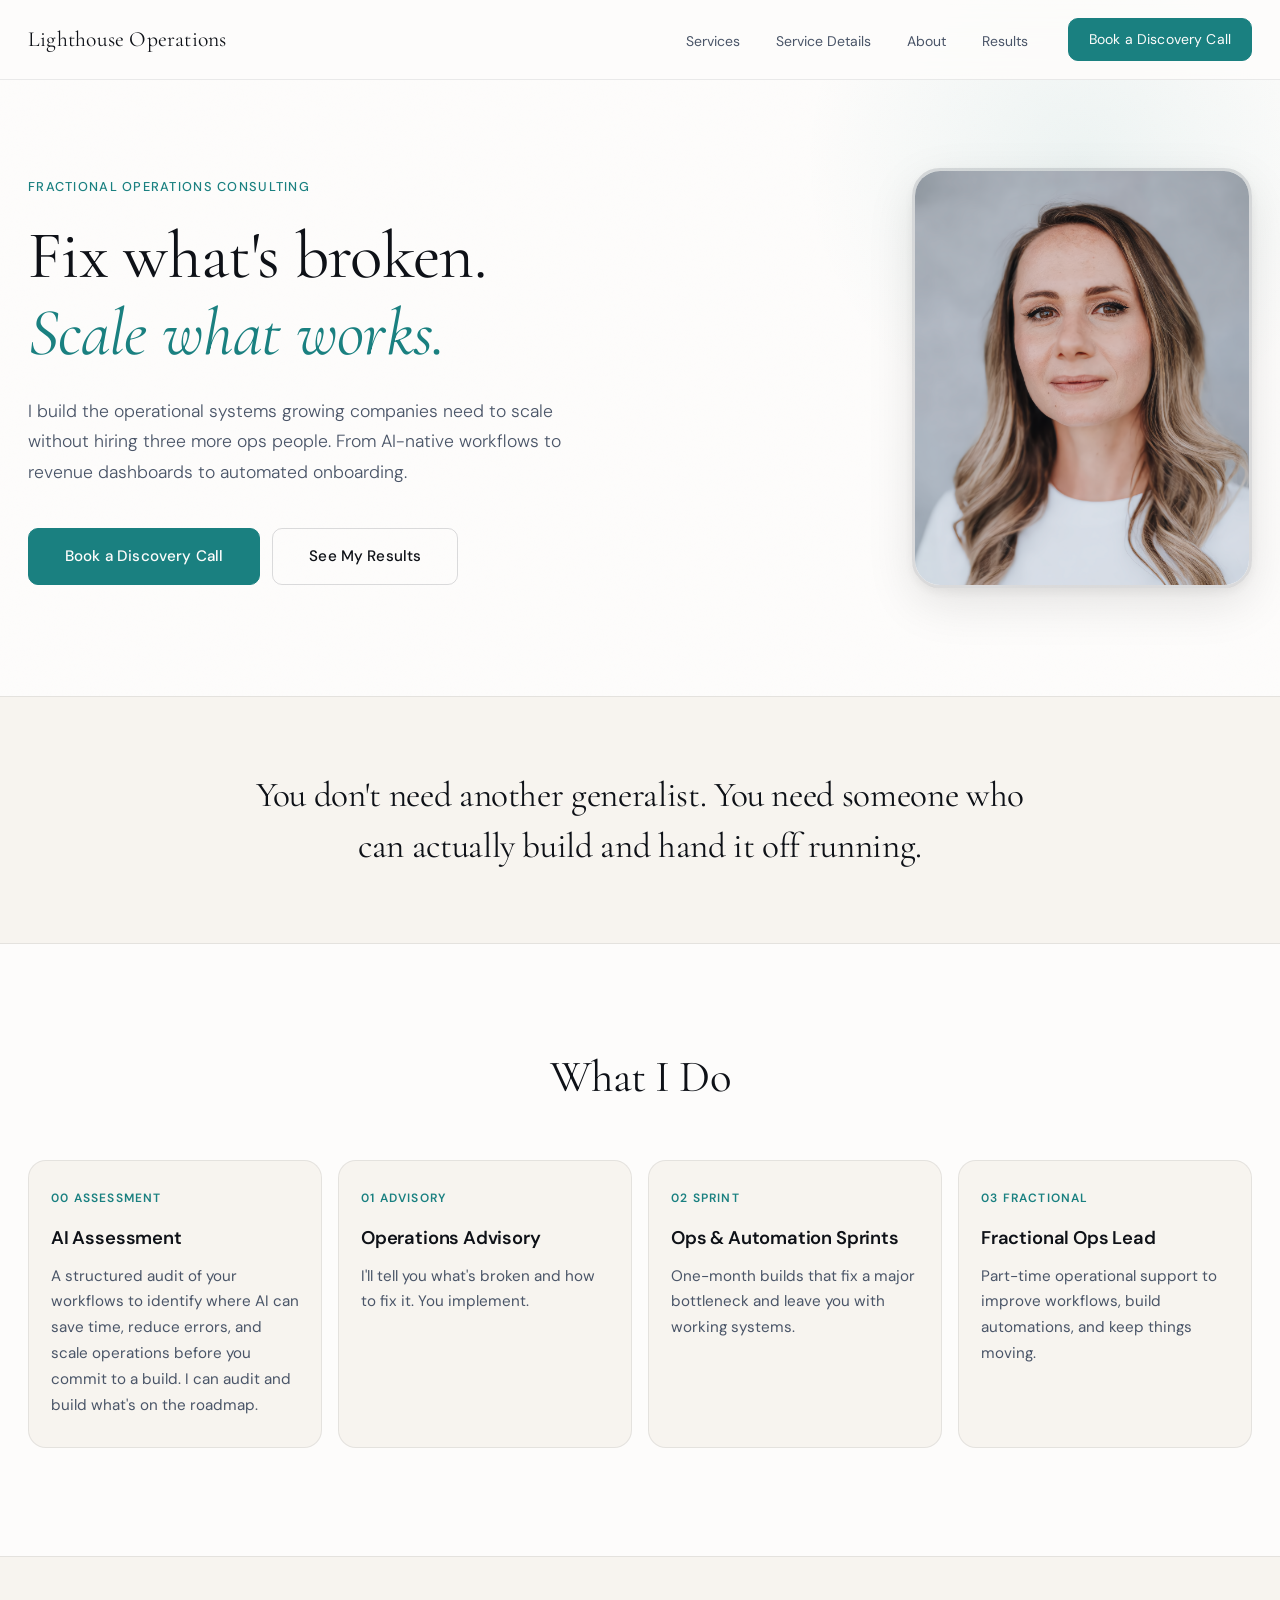
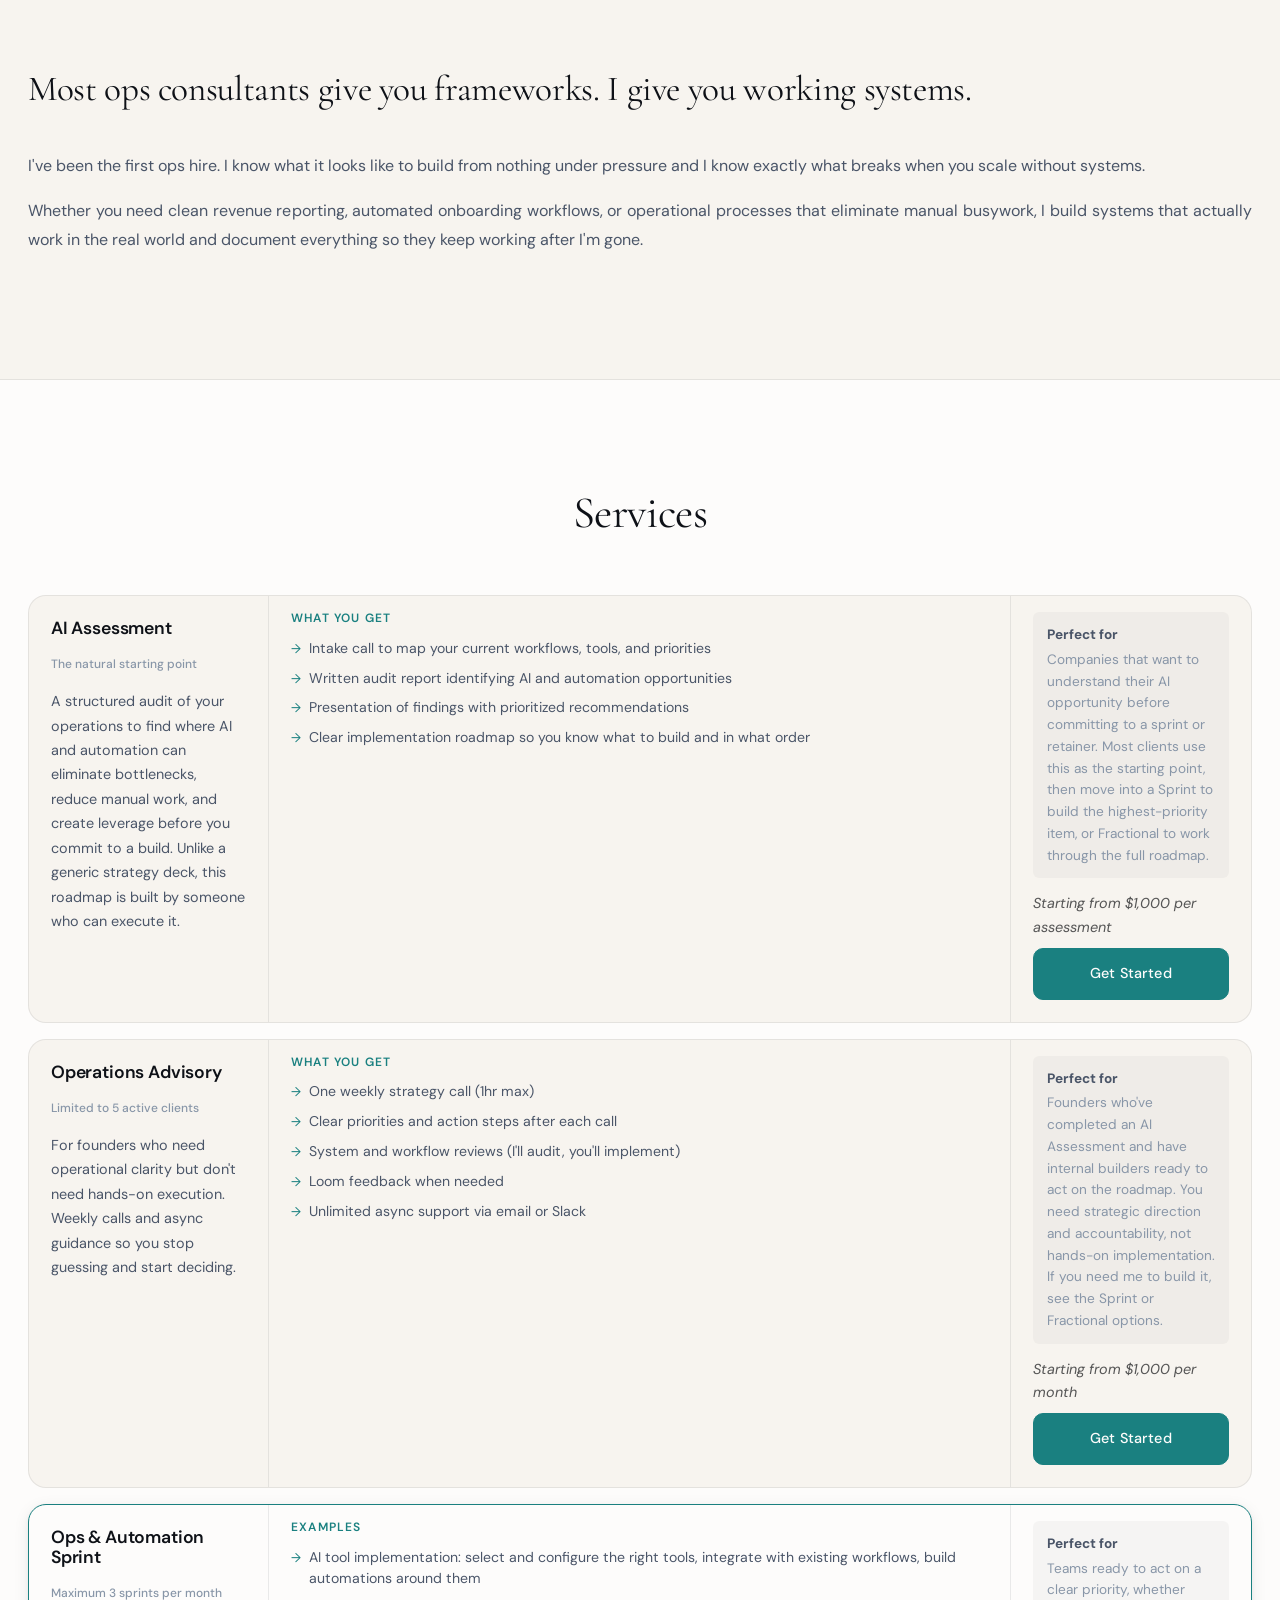
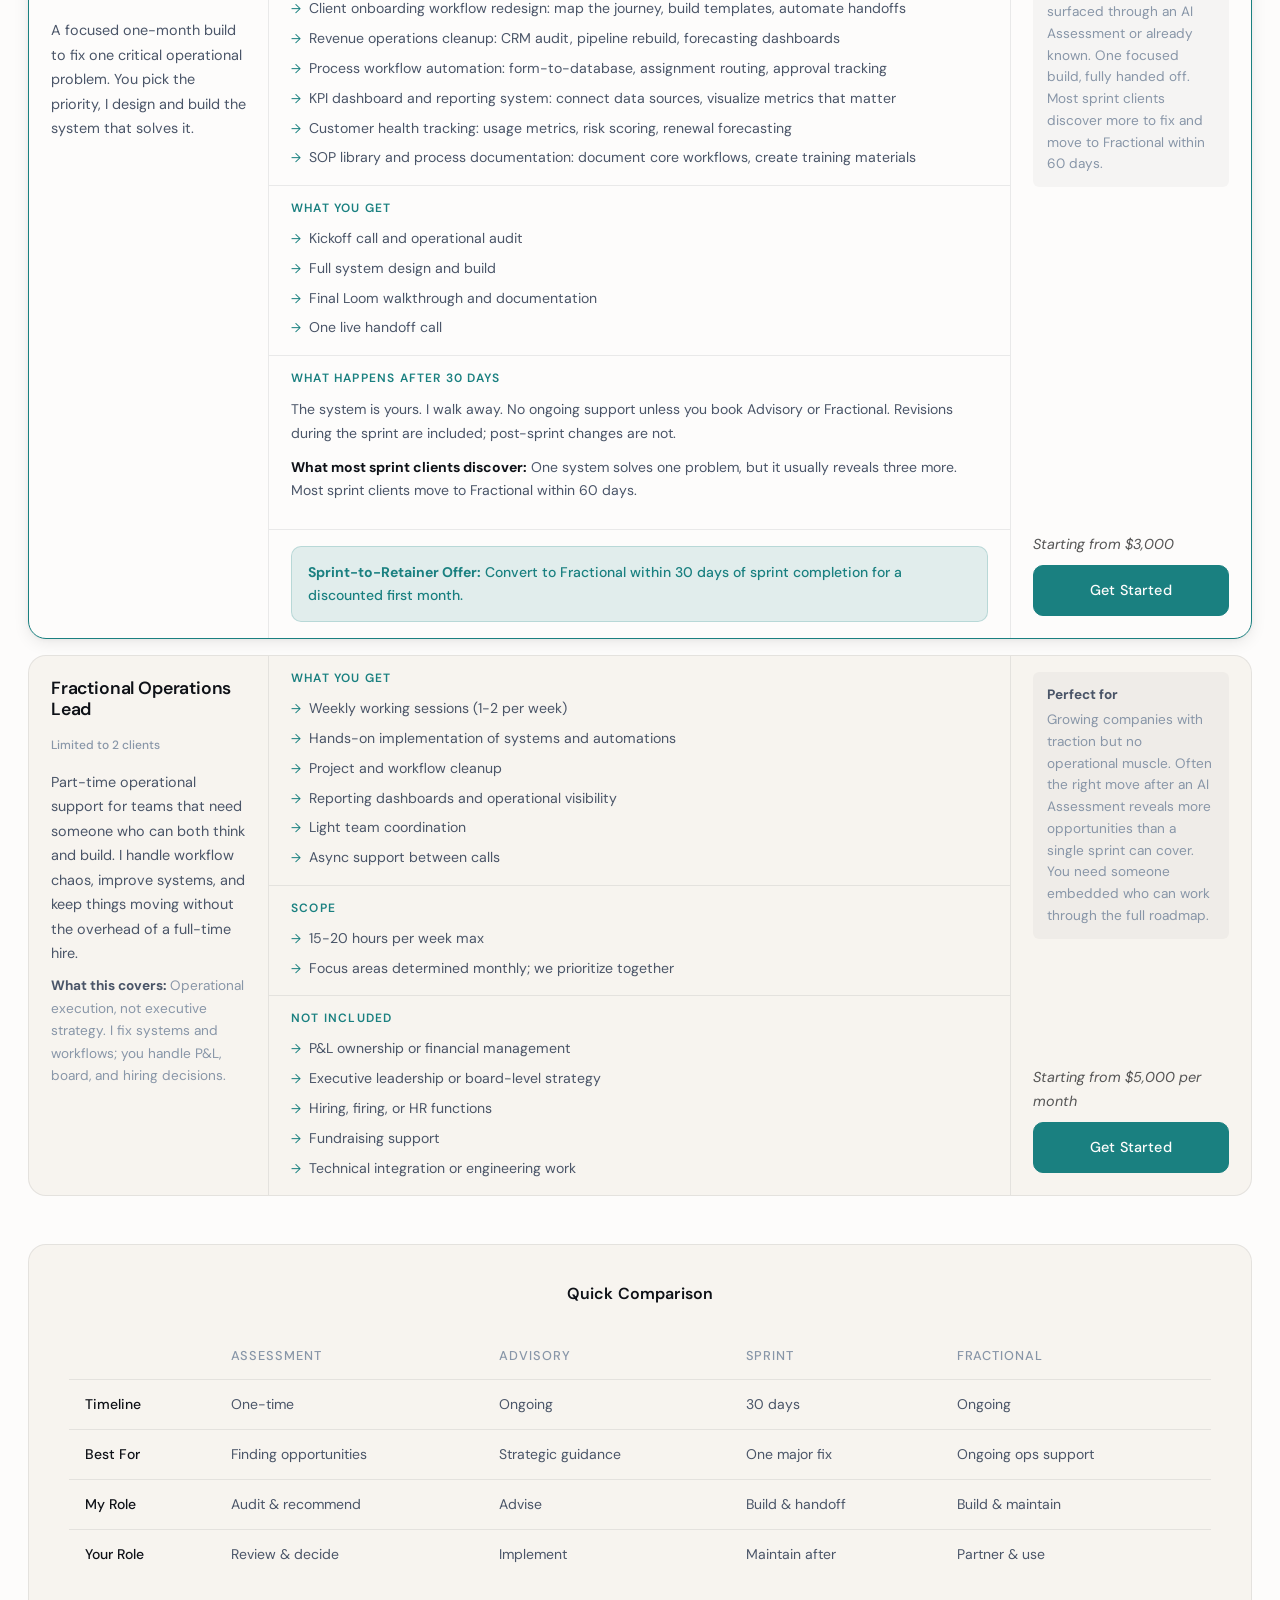
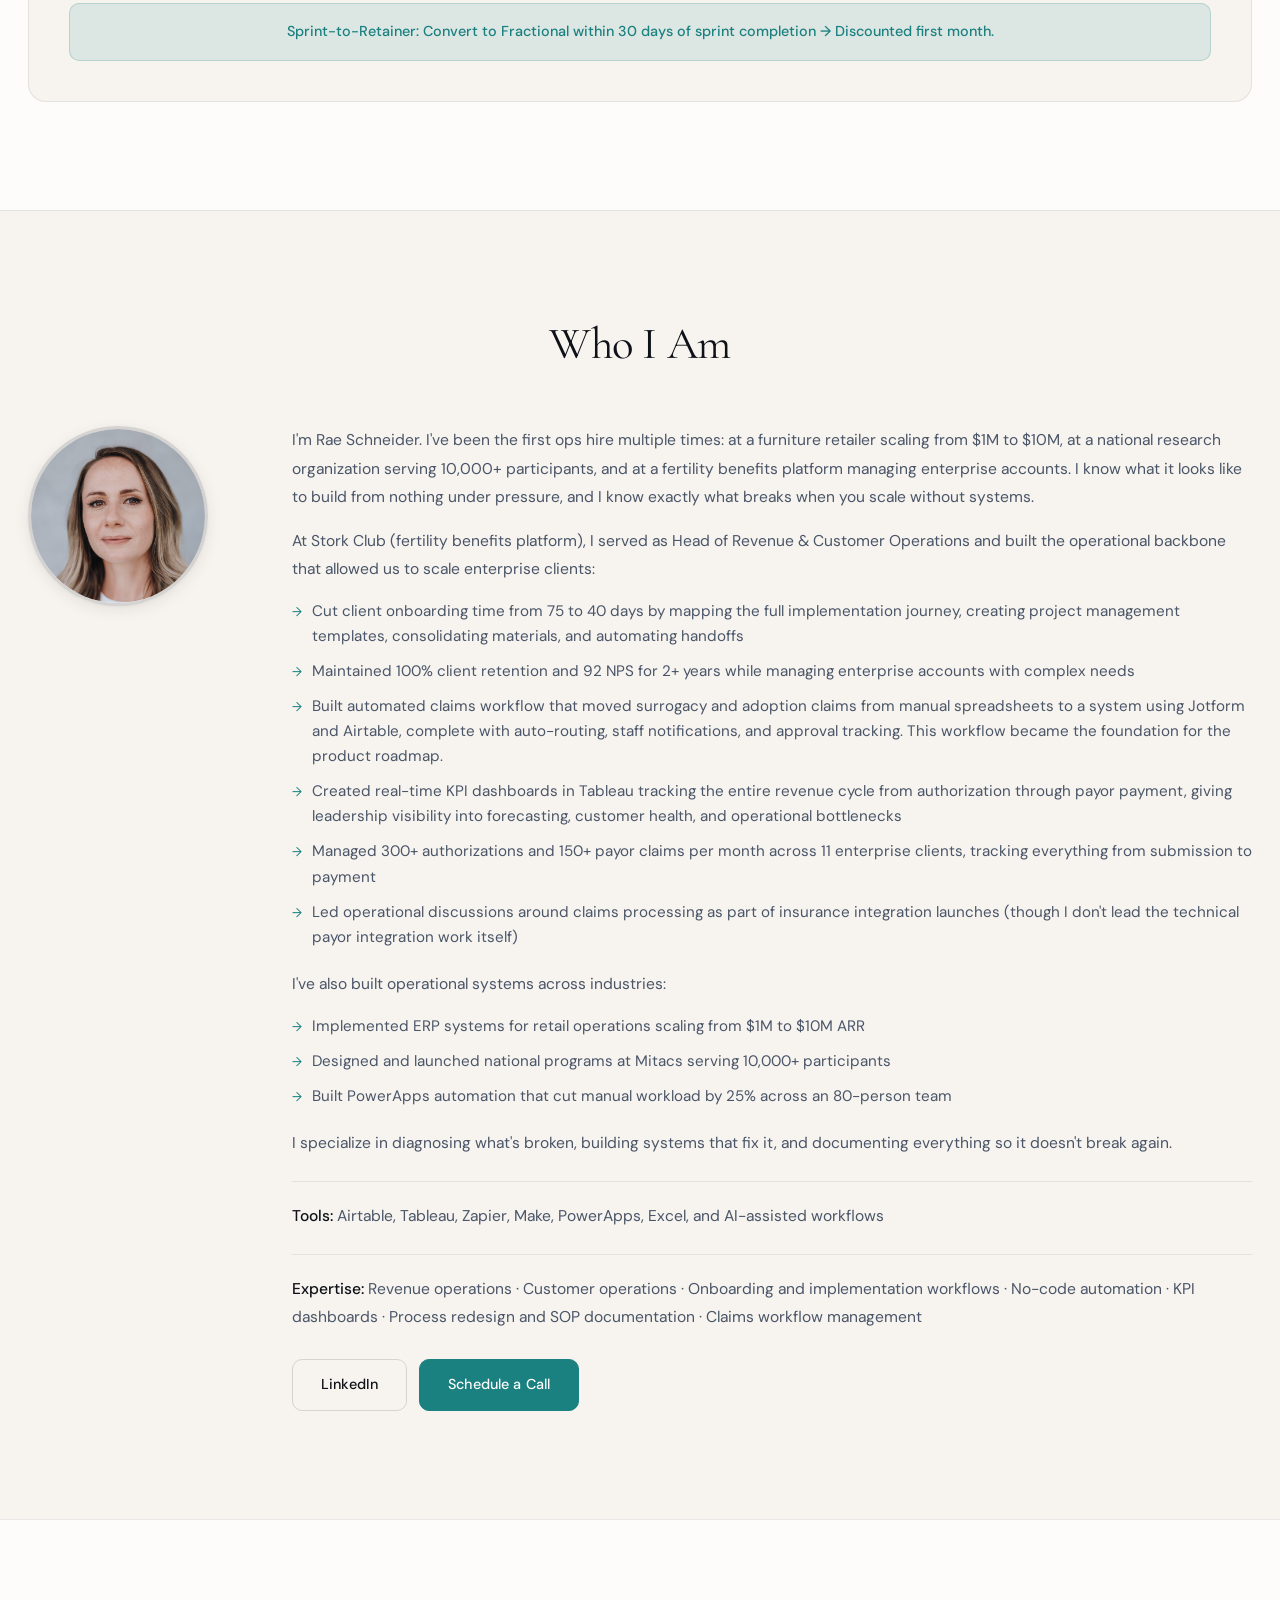
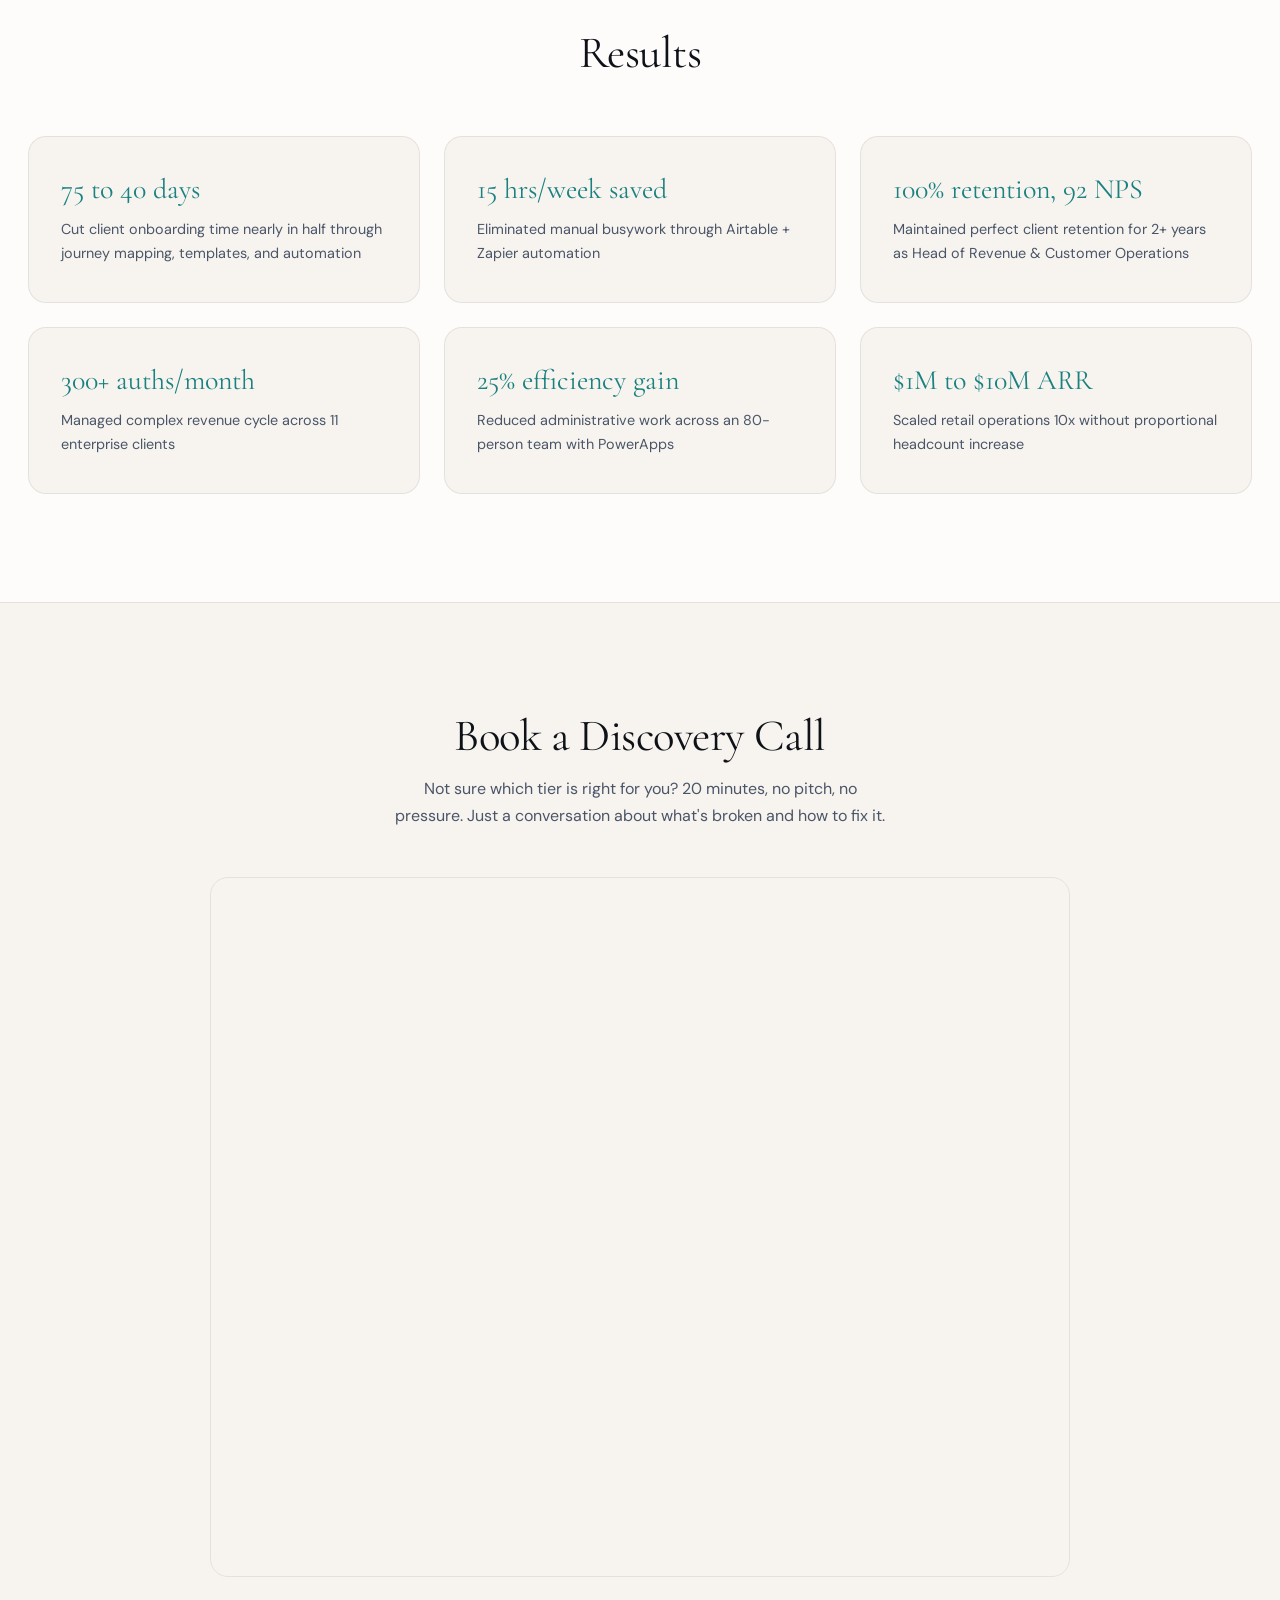
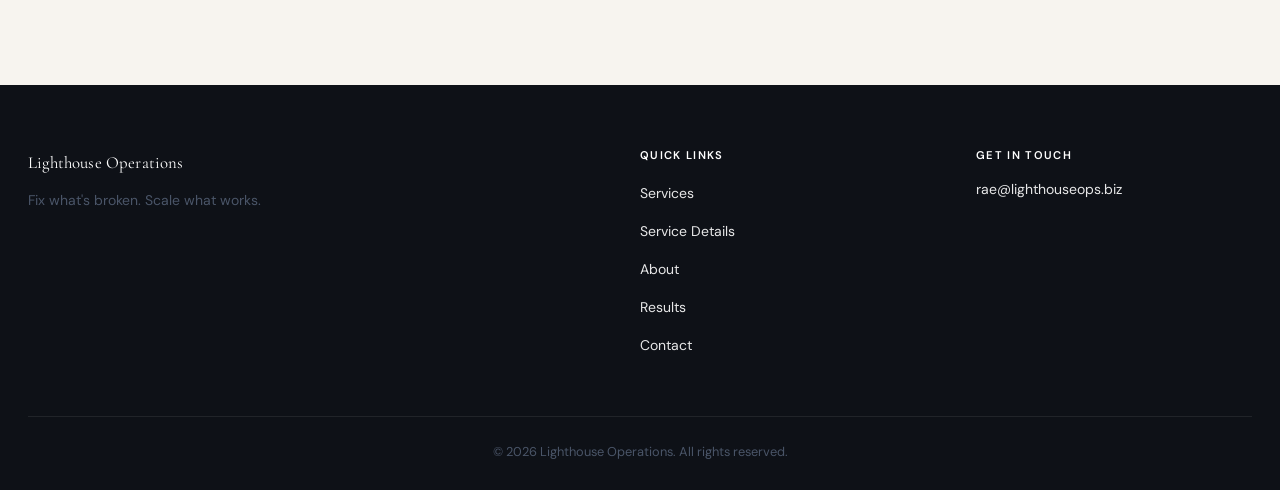
==== commit bb3d3f36: "Change button class from secondary to primary Updated button styles for better visibility." ====
--- a/my-landing-page/index.html
+++ b/my-landing-page/index.html
@@ -9,6 +9,16 @@
     <link rel="preconnect" href="https://fonts.gstatic.com" crossorigin>
     <link href="https://fonts.googleapis.com/css2?family=Cormorant+Garamond:ital,wght@0,300;0,400;0,500;0,600;1,300;1,400;1,500&family=DM+Sans:ital,opsz,wght@0,9..40,300;0,9..40,400;0,9..40,500;0,9..40,600;1,9..40,300&display=swap" rel="stylesheet">
     <script type="text/javascript" id="hs-script-loader" async defer src="//js-na3.hs-scripts.com/342929163.js"></script>
+    <style>
+        .pricing-footer {
+            justify-content: space-between;
+        }
+        .pricing-footer-bottom {
+            display: flex;
+            flex-direction: column;
+            gap: 8px;
+        }
+    </style>
 </head>
 <body>
 
@@ -124,7 +134,7 @@
                         </div>
                         <div class="pricing-footer-bottom">
                             <p class="pricing-starting-from"><em>Starting from $1,000 per assessment</em></p>
-                            <a href="#contact" class="btn btn-secondary">Get Started</a>
+                            <a href="#contact" class="btn btn-primary">Get Started</a>
                         </div>
                     </div>
                 </div>
@@ -157,7 +167,7 @@
                         </div>
                         <div class="pricing-footer-bottom">
                             <p class="pricing-starting-from"><em>Starting from $1,000 per month</em></p>
-                            <a href="#contact" class="btn btn-secondary">Get Started</a>
+                            <a href="#contact" class="btn btn-primary">Get Started</a>
                         </div>
                     </div>
                 </div>
@@ -268,7 +278,7 @@
                         </div>
                         <div class="pricing-footer-bottom">
                             <p class="pricing-starting-from"><em>Starting from $5,000 per month</em></p>
-                            <a href="#contact" class="btn btn-secondary">Get Started</a>
+                            <a href="#contact" class="btn btn-primary">Get Started</a>
                         </div>
                     </div>
                 </div>
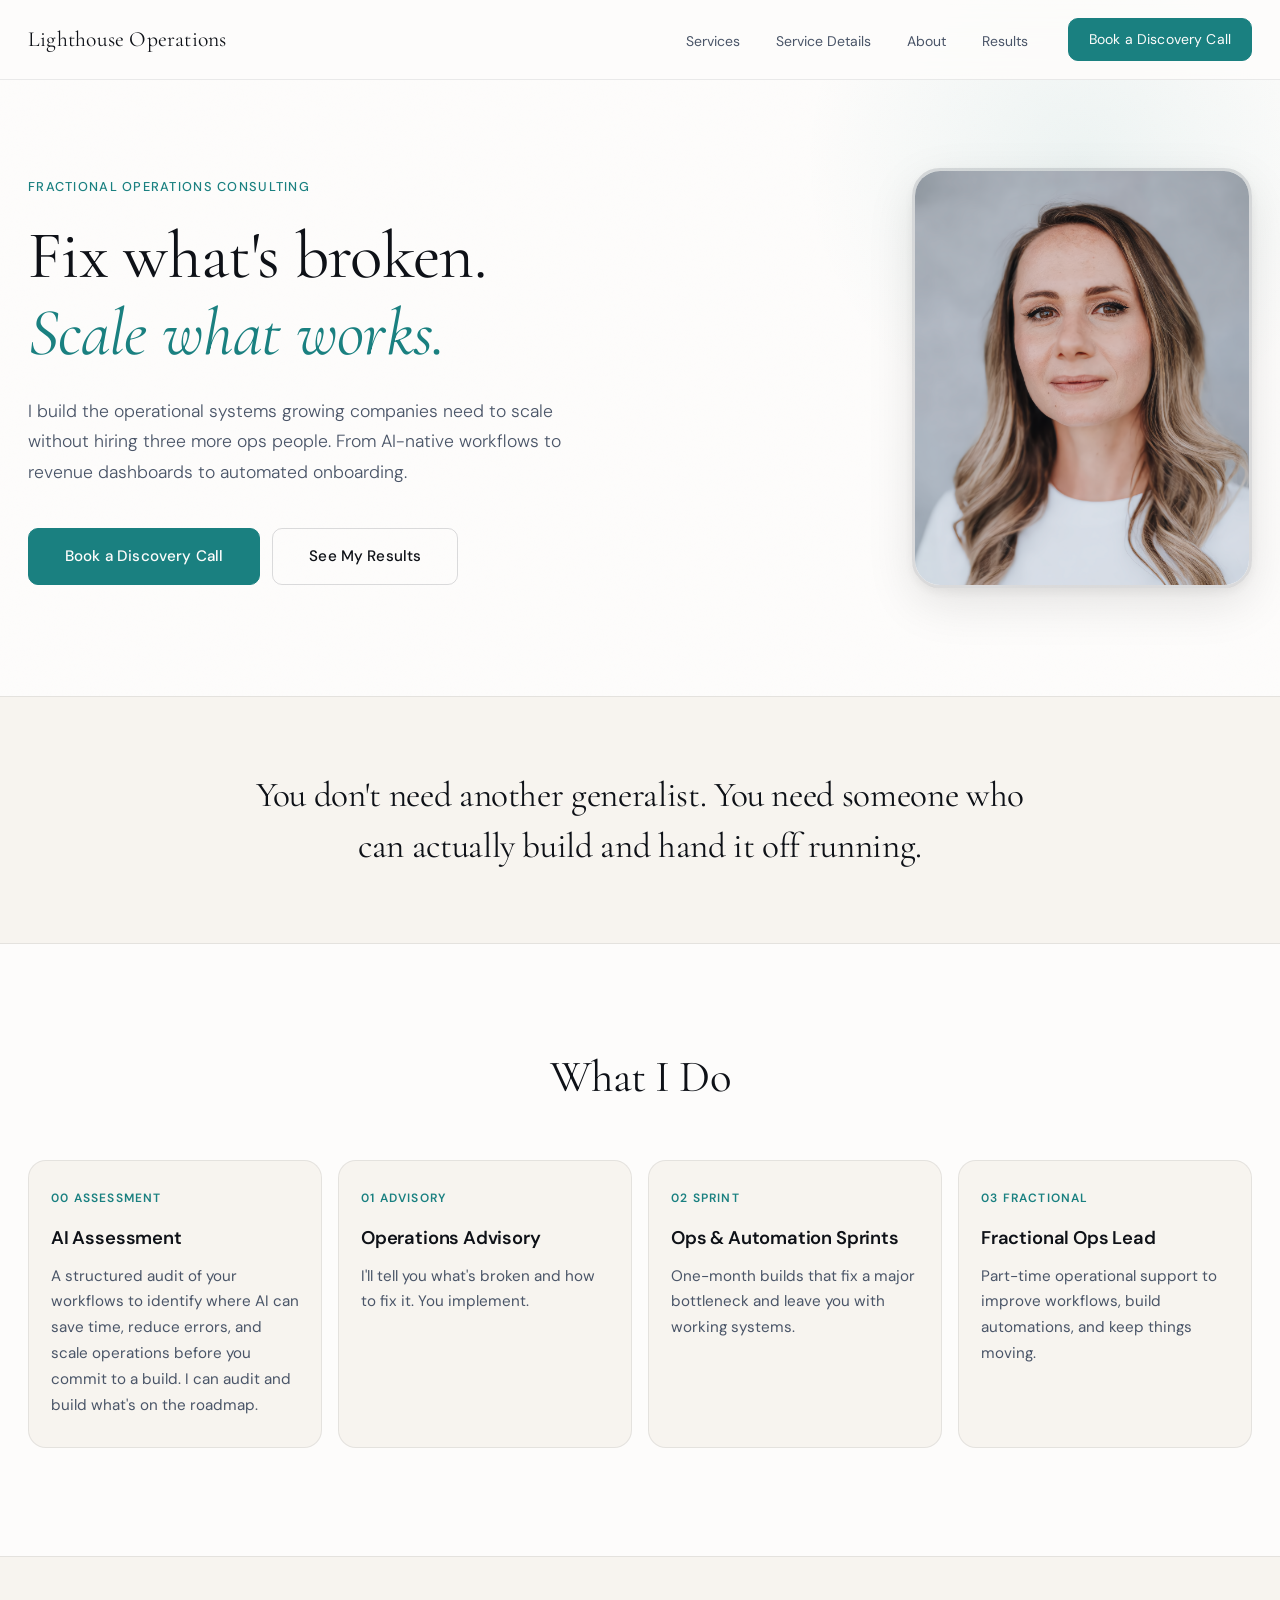
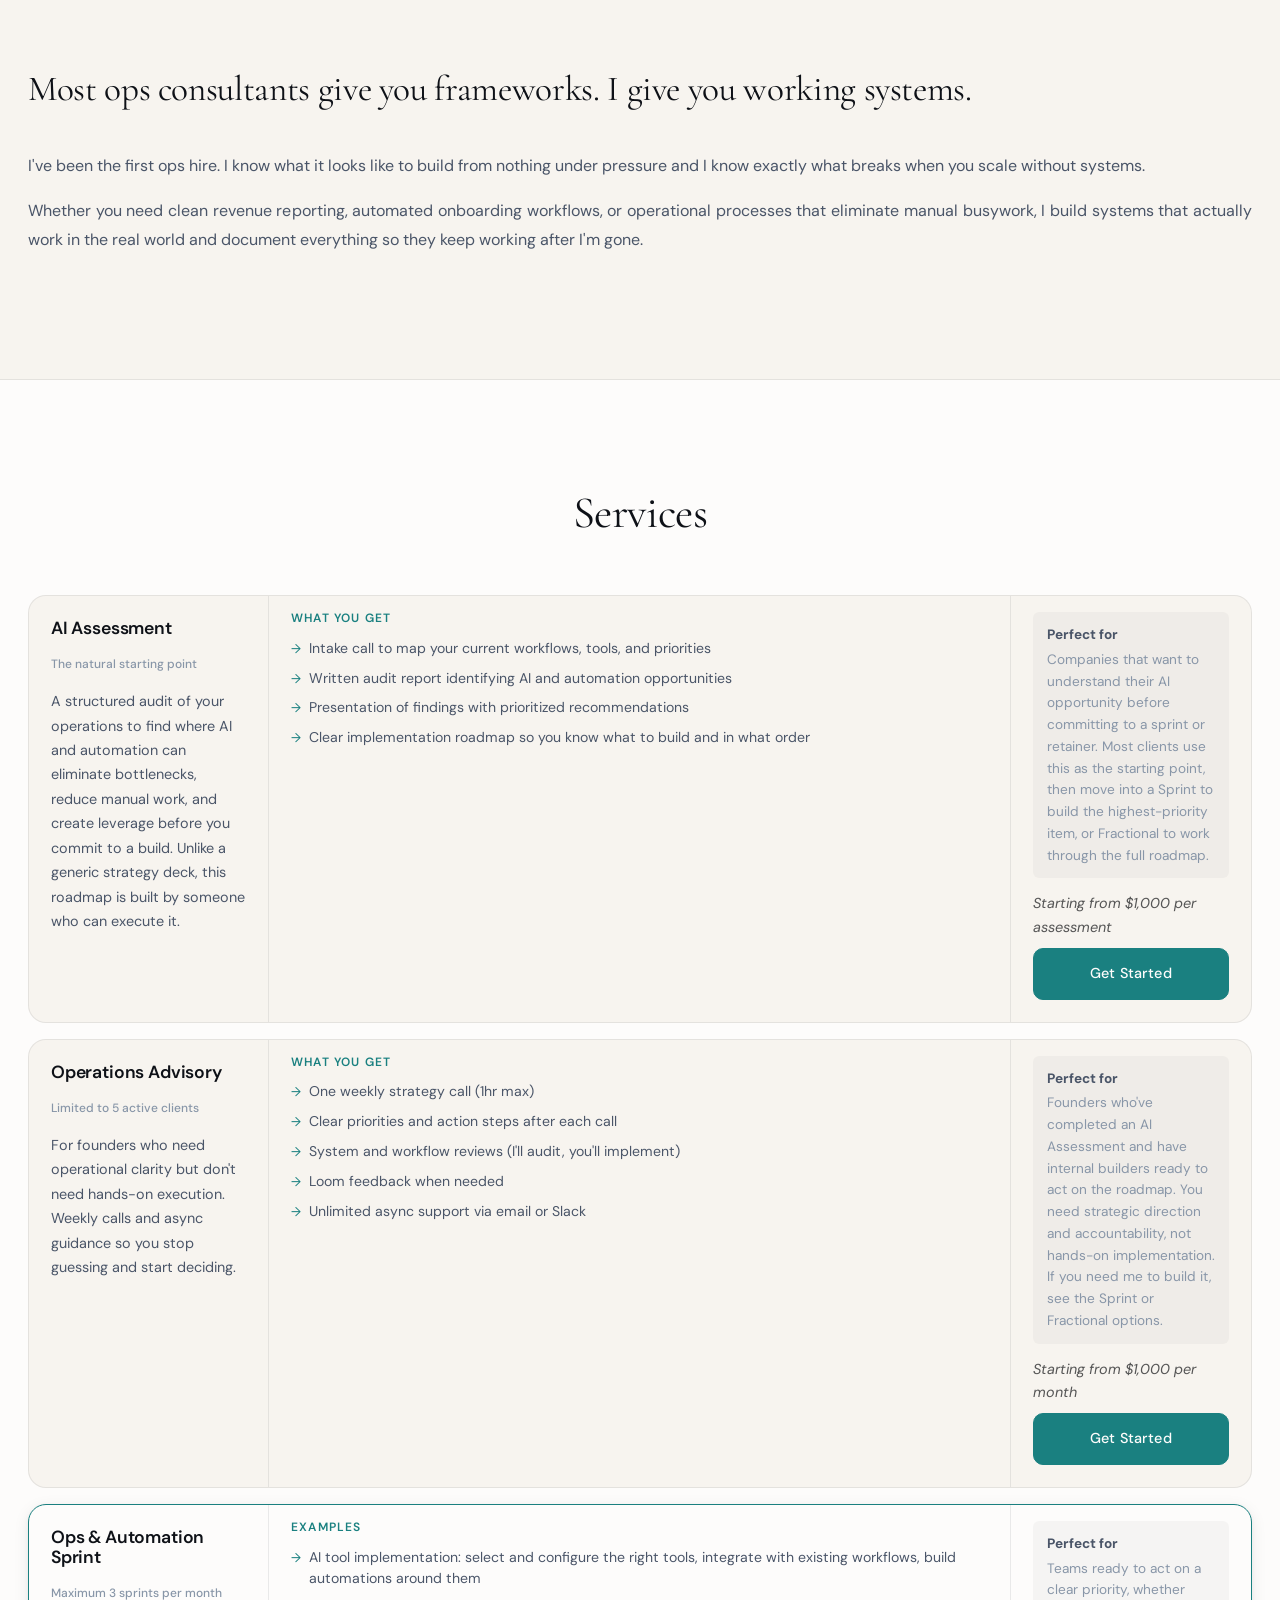
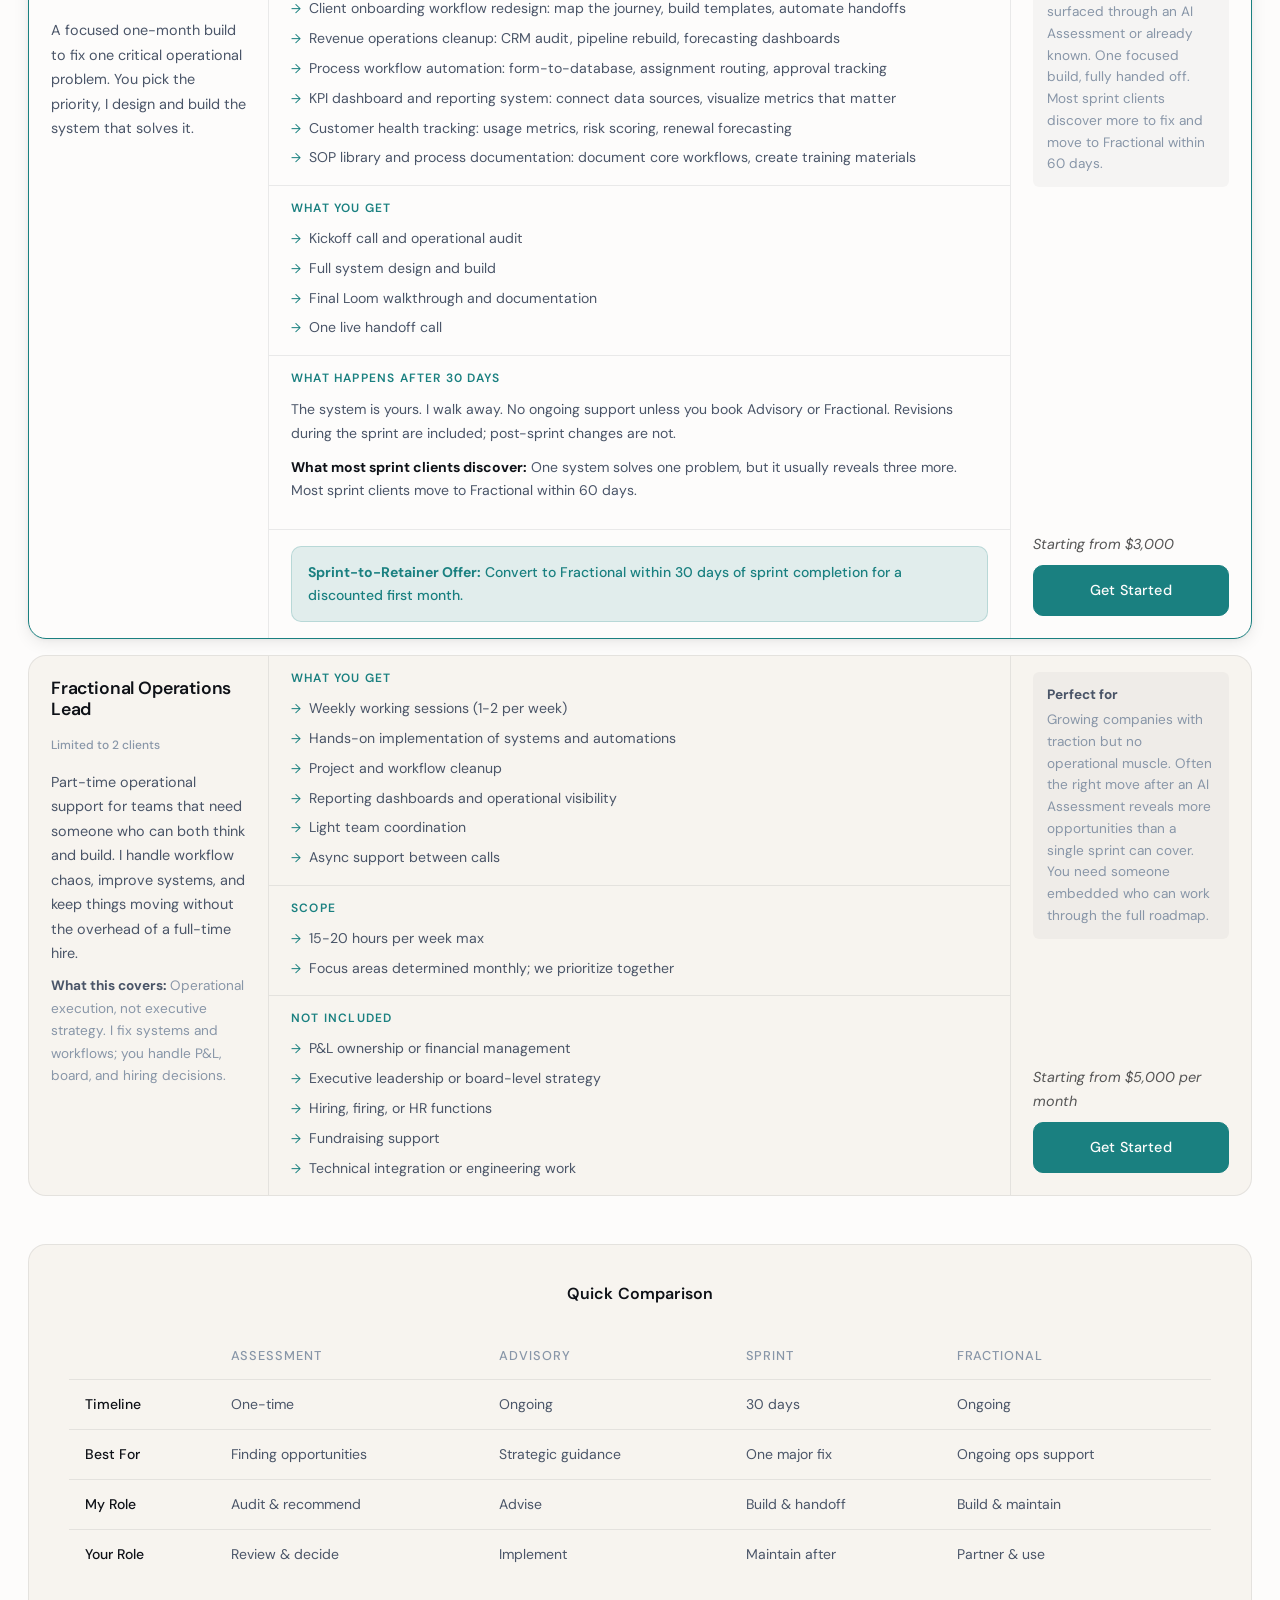
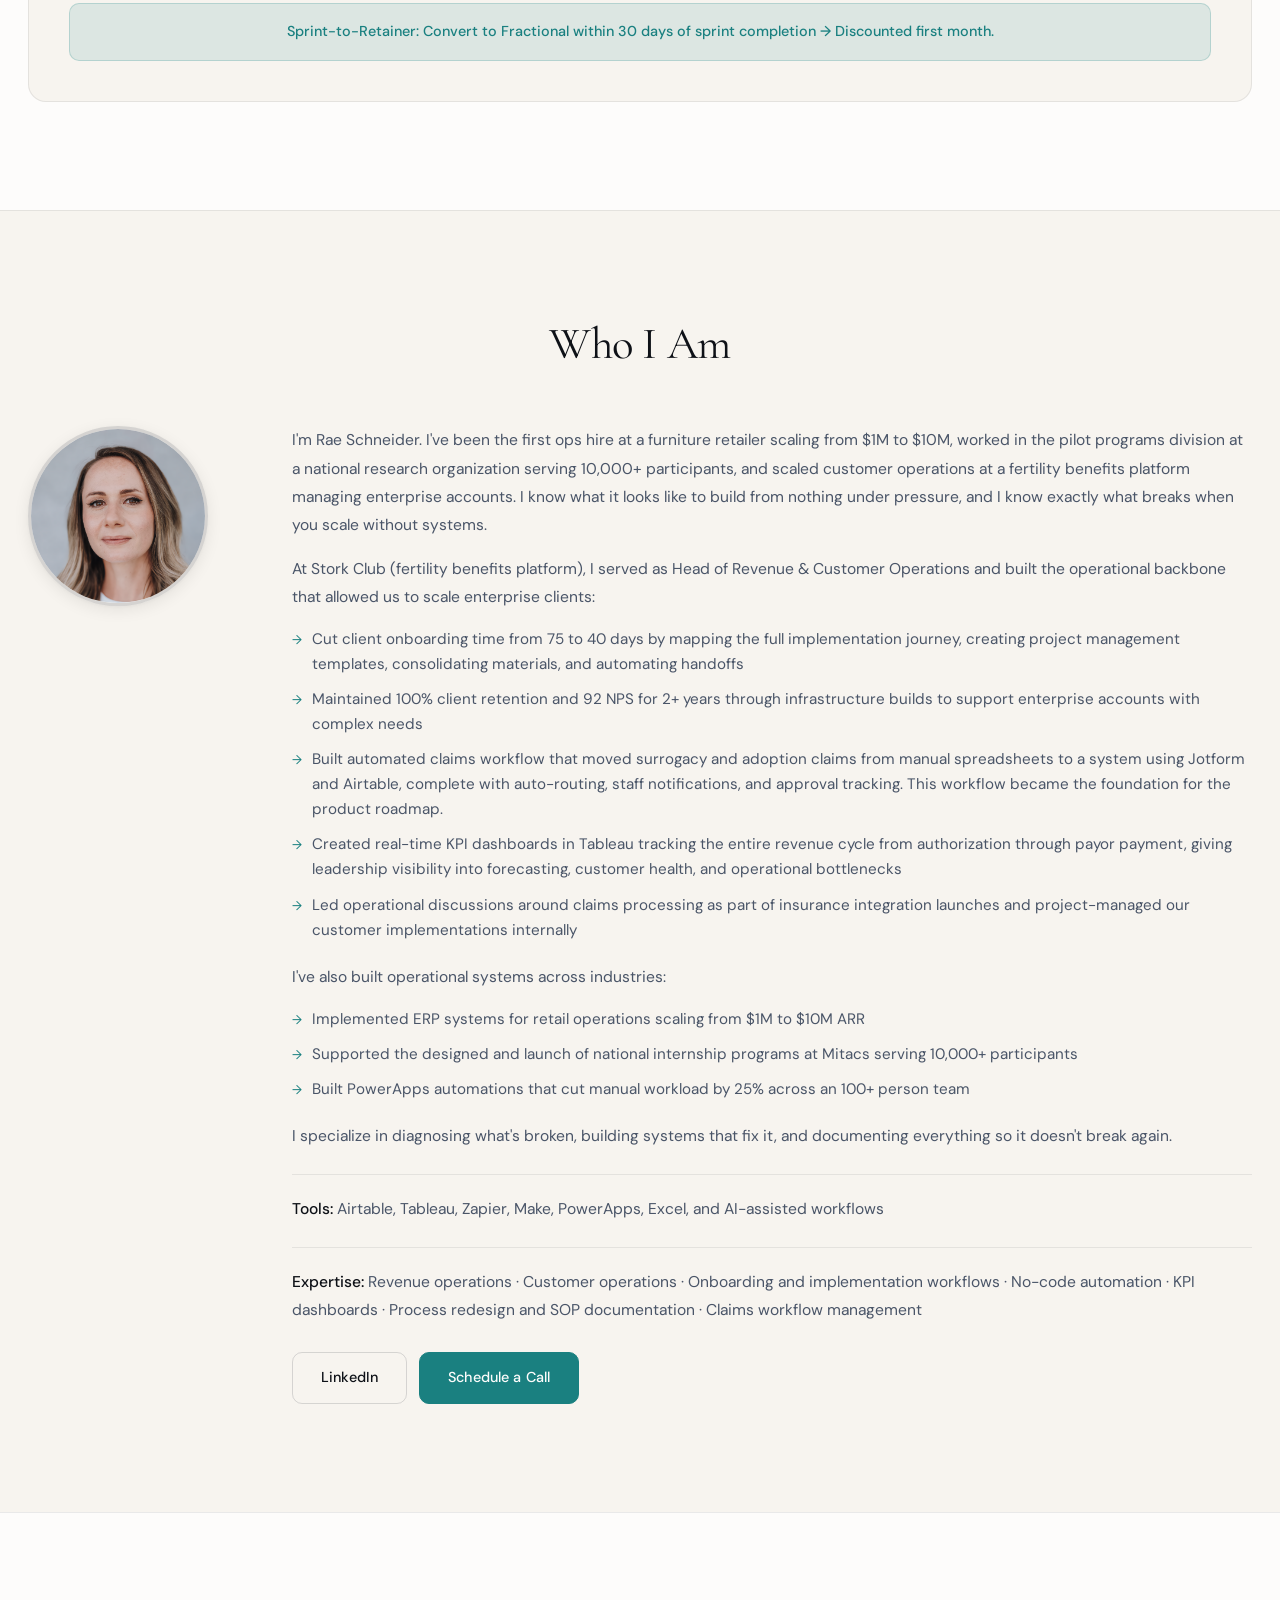
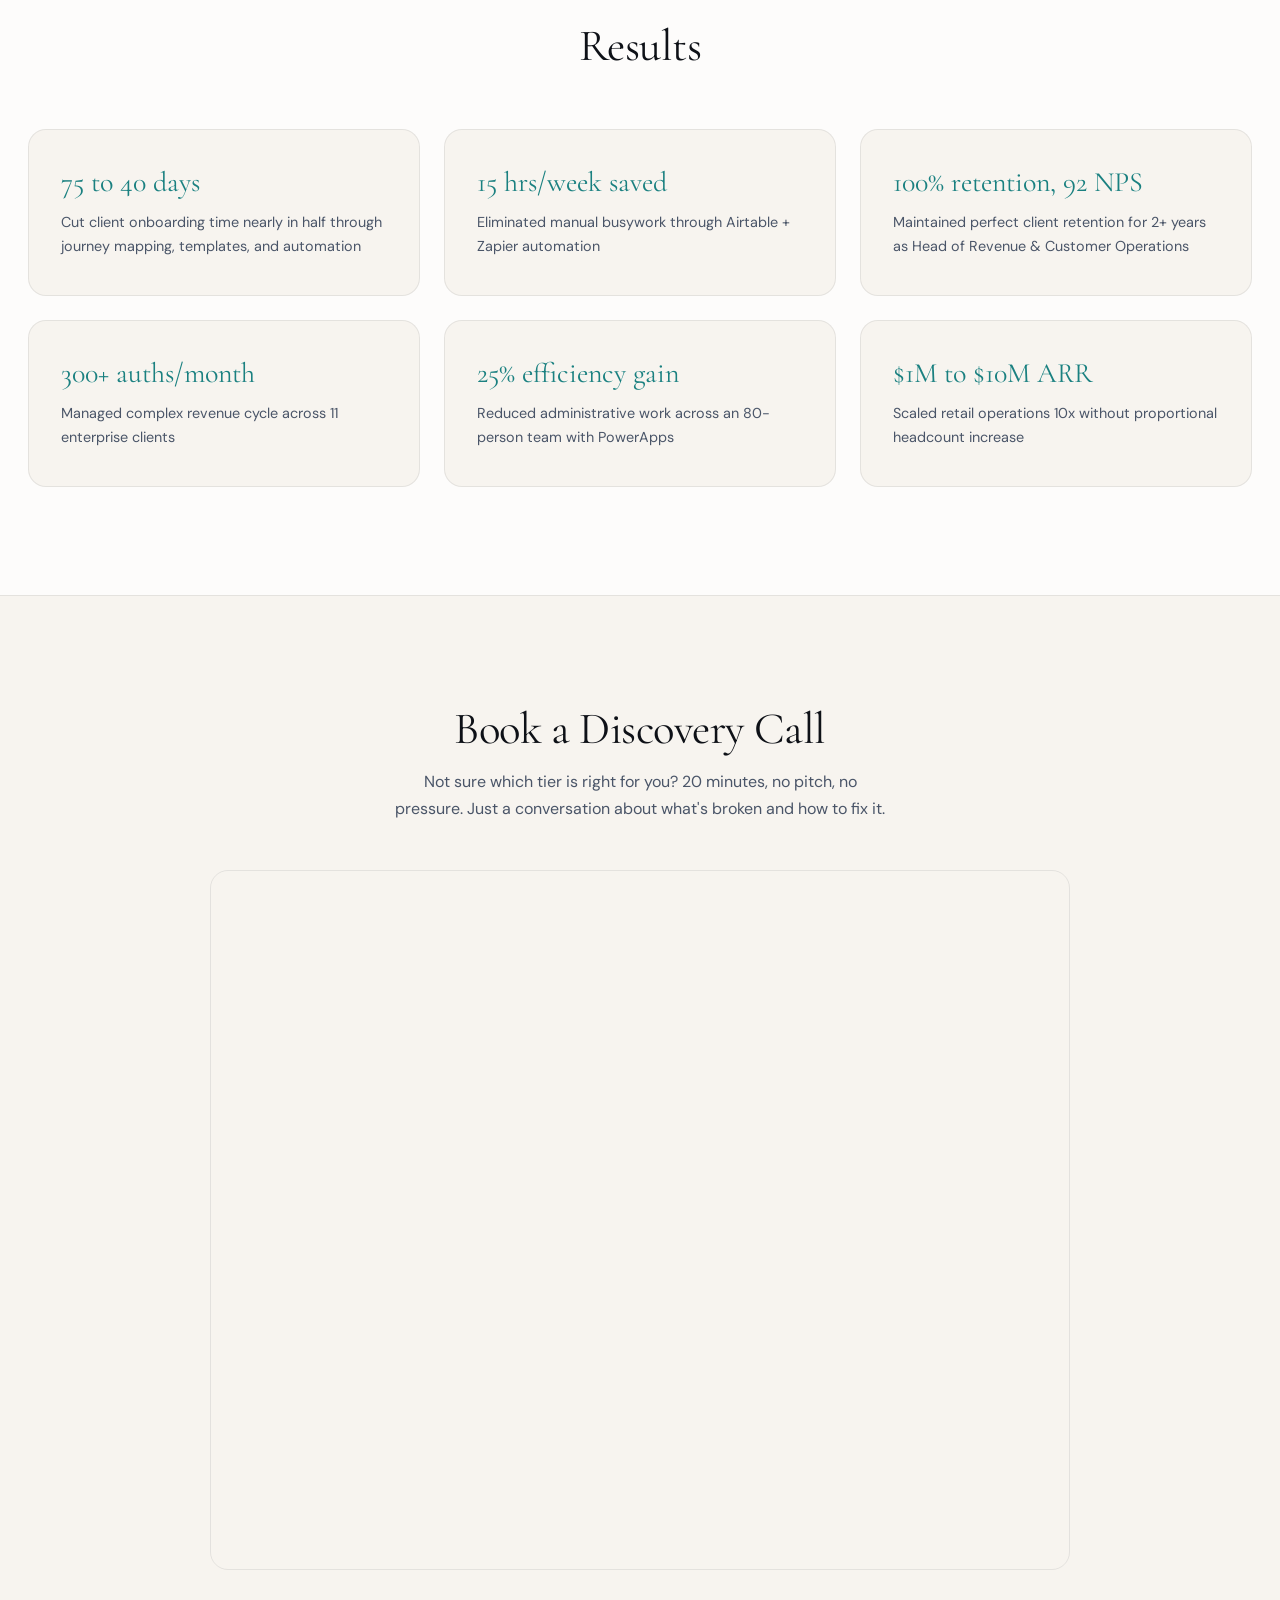
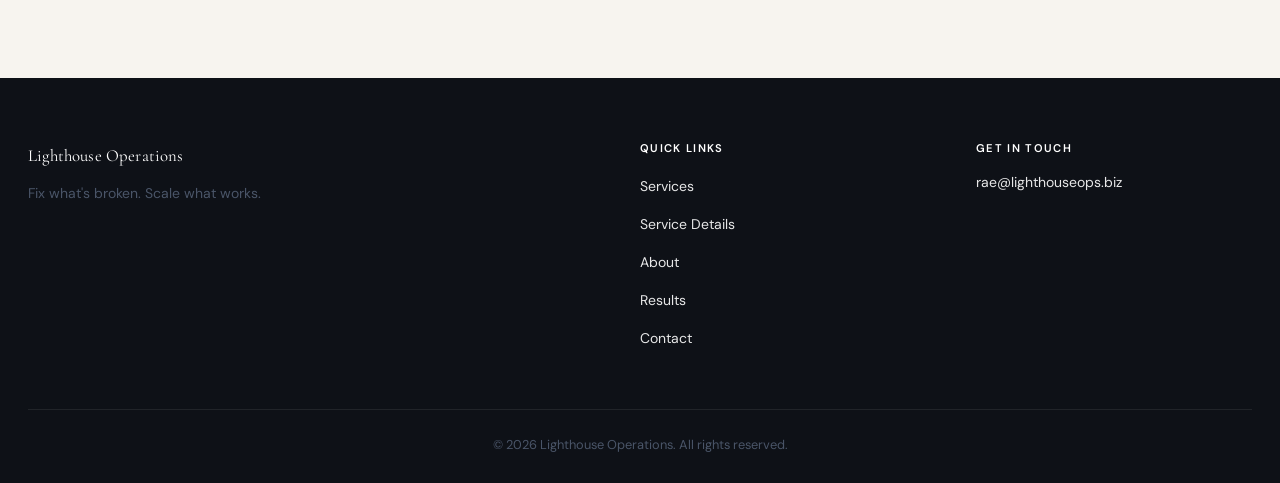
==== commit 2ddf0961: "Revise professional summary for clarity and detail Updated the description of Rae Schneider's profes" ====
--- a/my-landing-page/index.html
+++ b/my-landing-page/index.html
@@ -346,21 +346,20 @@
                     <img src="headshot.png" alt="Rae Schneider" class="about-headshot">
                 </div>
                 <div class="about-content">
-                    <p>I'm Rae Schneider. I've been the first ops hire multiple times: at a furniture retailer scaling from $1M to $10M, at a national research organization serving 10,000+ participants, and at a fertility benefits platform managing enterprise accounts. I know what it looks like to build from nothing under pressure, and I know exactly what breaks when you scale without systems.</p>
+                    <p>I'm Rae Schneider. I've been the first ops hire at a furniture retailer scaling from $1M to $10M, worked in the pilot programs division at a national research organization serving 10,000+ participants, and scaled customer operations at a fertility benefits platform managing enterprise accounts. I know what it looks like to build from nothing under pressure, and I know exactly what breaks when you scale without systems.</p>
                     <p>At Stork Club (fertility benefits platform), I served as Head of Revenue &amp; Customer Operations and built the operational backbone that allowed us to scale enterprise clients:</p>
                     <ul class="about-highlights">
                         <li>Cut client onboarding time from 75 to 40 days by mapping the full implementation journey, creating project management templates, consolidating materials, and automating handoffs</li>
-                        <li>Maintained 100% client retention and 92 NPS for 2+ years while managing enterprise accounts with complex needs</li>
+                        <li>Maintained 100% client retention and 92 NPS for 2+ years through infrastructure builds to support enterprise accounts with complex needs</li>
                         <li>Built automated claims workflow that moved surrogacy and adoption claims from manual spreadsheets to a system using Jotform and Airtable, complete with auto-routing, staff notifications, and approval tracking. This workflow became the foundation for the product roadmap.</li>
                         <li>Created real-time KPI dashboards in Tableau tracking the entire revenue cycle from authorization through payor payment, giving leadership visibility into forecasting, customer health, and operational bottlenecks</li>
-                        <li>Managed 300+ authorizations and 150+ payor claims per month across 11 enterprise clients, tracking everything from submission to payment</li>
-                        <li>Led operational discussions around claims processing as part of insurance integration launches (though I don't lead the technical payor integration work itself)</li>
+                        <li>Led operational discussions around claims processing as part of insurance integration launches and project-managed our customer implementations internally</li>
                     </ul>
                     <p>I've also built operational systems across industries:</p>
                     <ul class="about-highlights">
                         <li>Implemented ERP systems for retail operations scaling from $1M to $10M ARR</li>
-                        <li>Designed and launched national programs at Mitacs serving 10,000+ participants</li>
-                        <li>Built PowerApps automation that cut manual workload by 25% across an 80-person team</li>
+                        <li>Supported the designed and launch of national internship programs at Mitacs serving 10,000+ participants</li>
+                        <li>Built PowerApps automations that cut manual workload by 25% across an 100+ person team</li>
                     </ul>
                     <p>I specialize in diagnosing what's broken, building systems that fix it, and documenting everything so it doesn't break again.</p>
                     <p class="about-tools"><strong>Tools:</strong> Airtable, Tableau, Zapier, Make, PowerApps, Excel, and AI-assisted workflows</p>
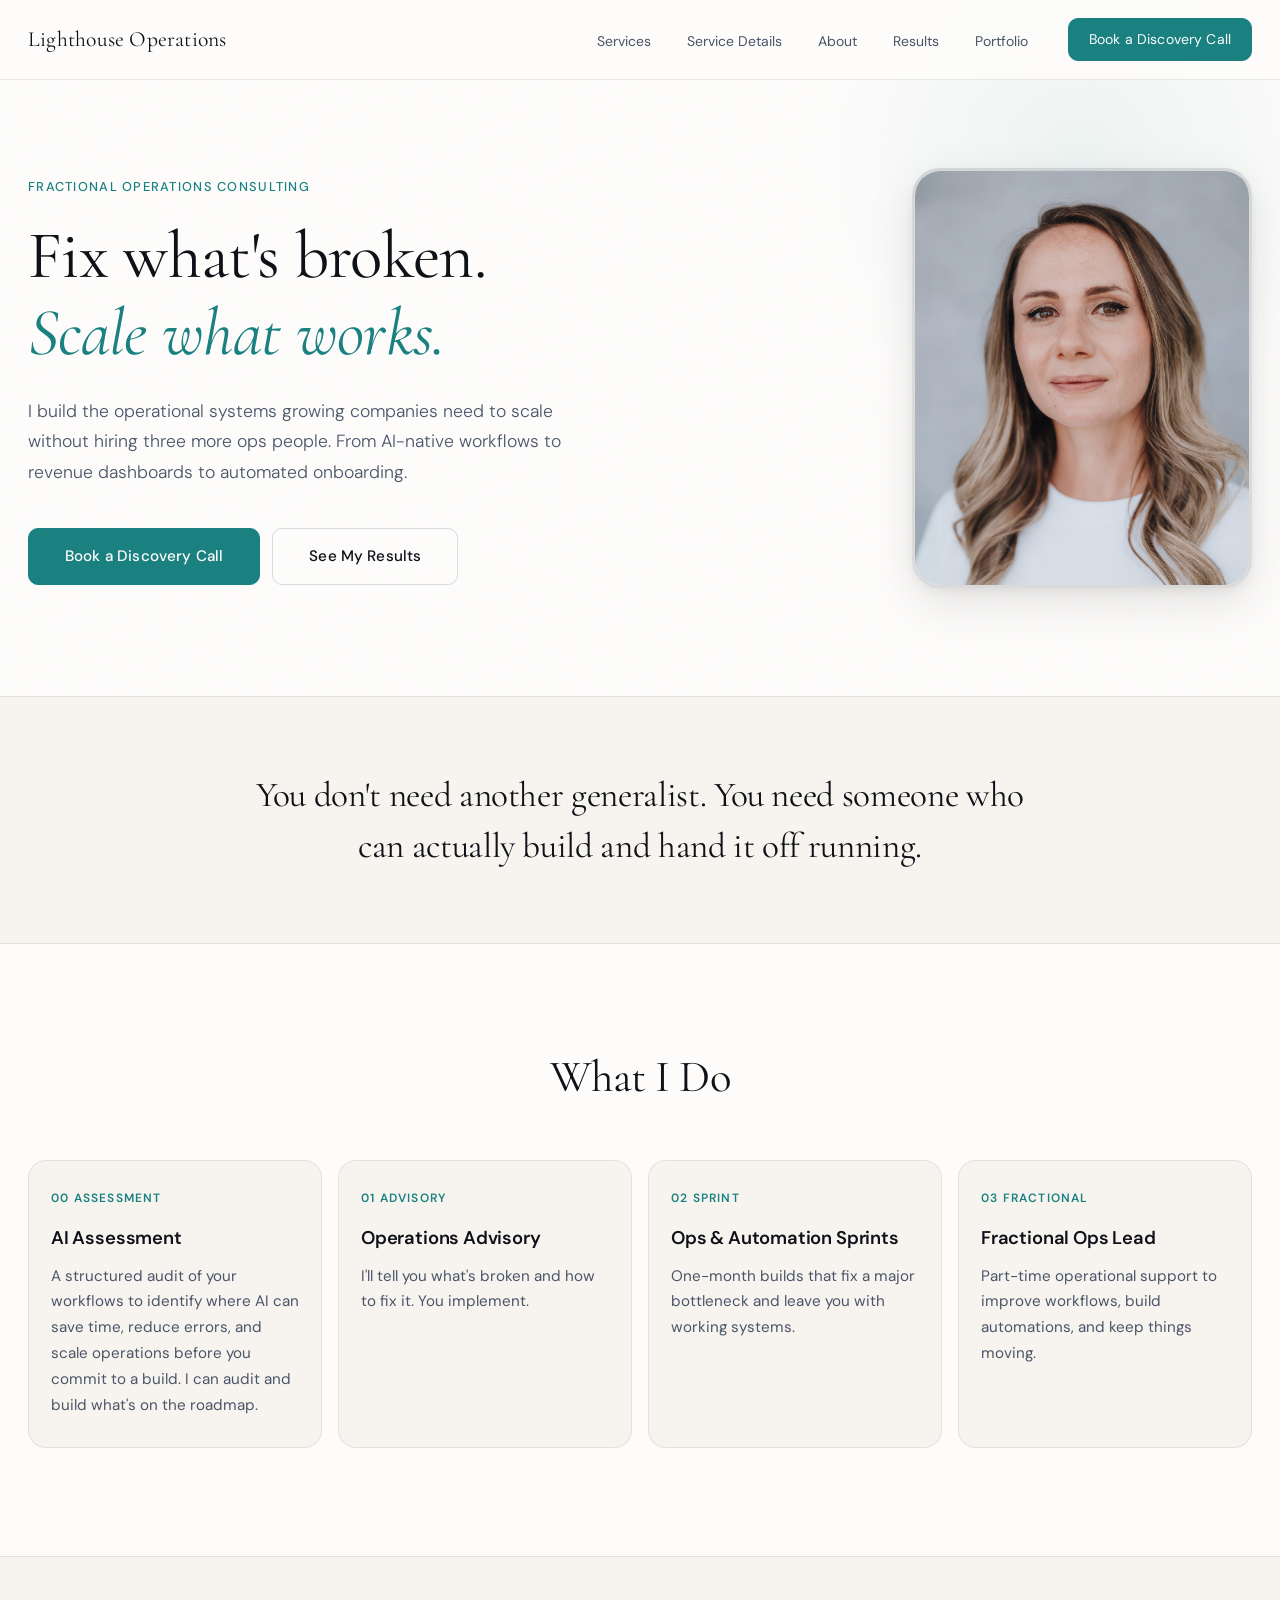
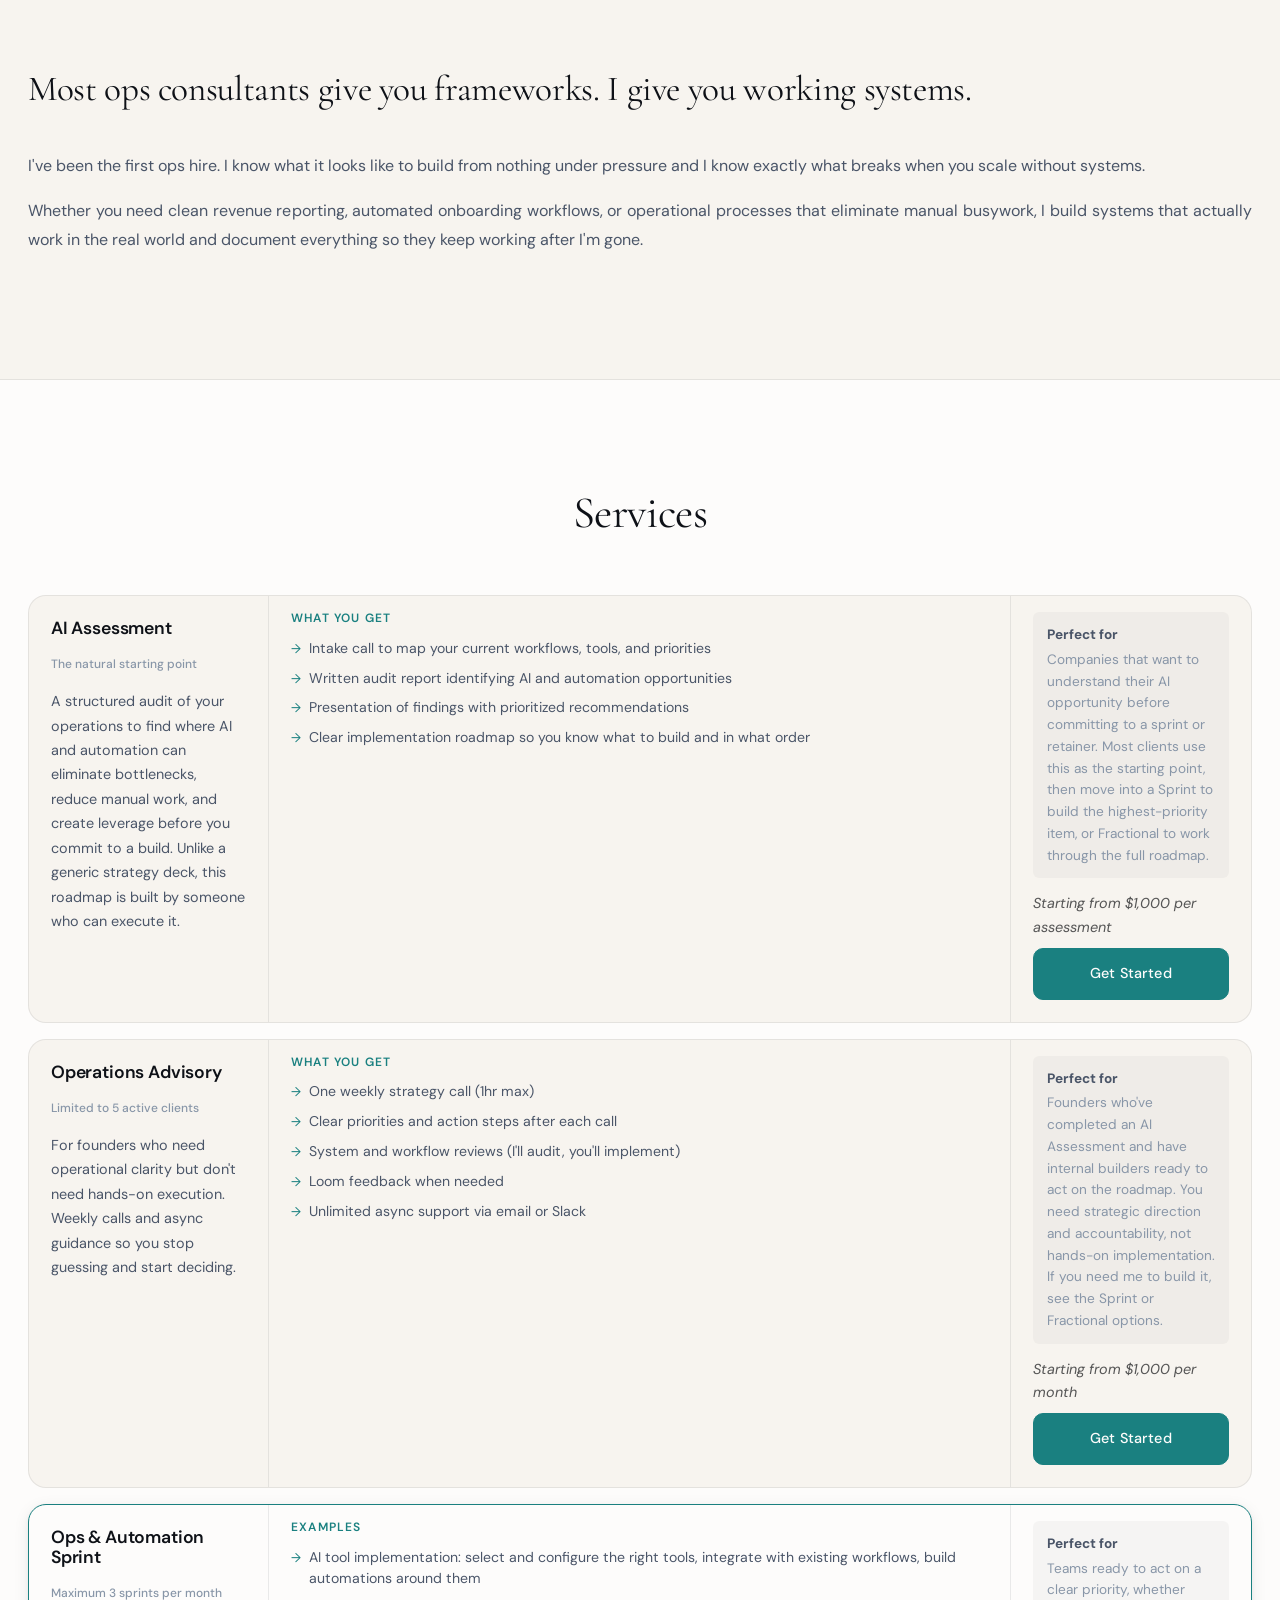
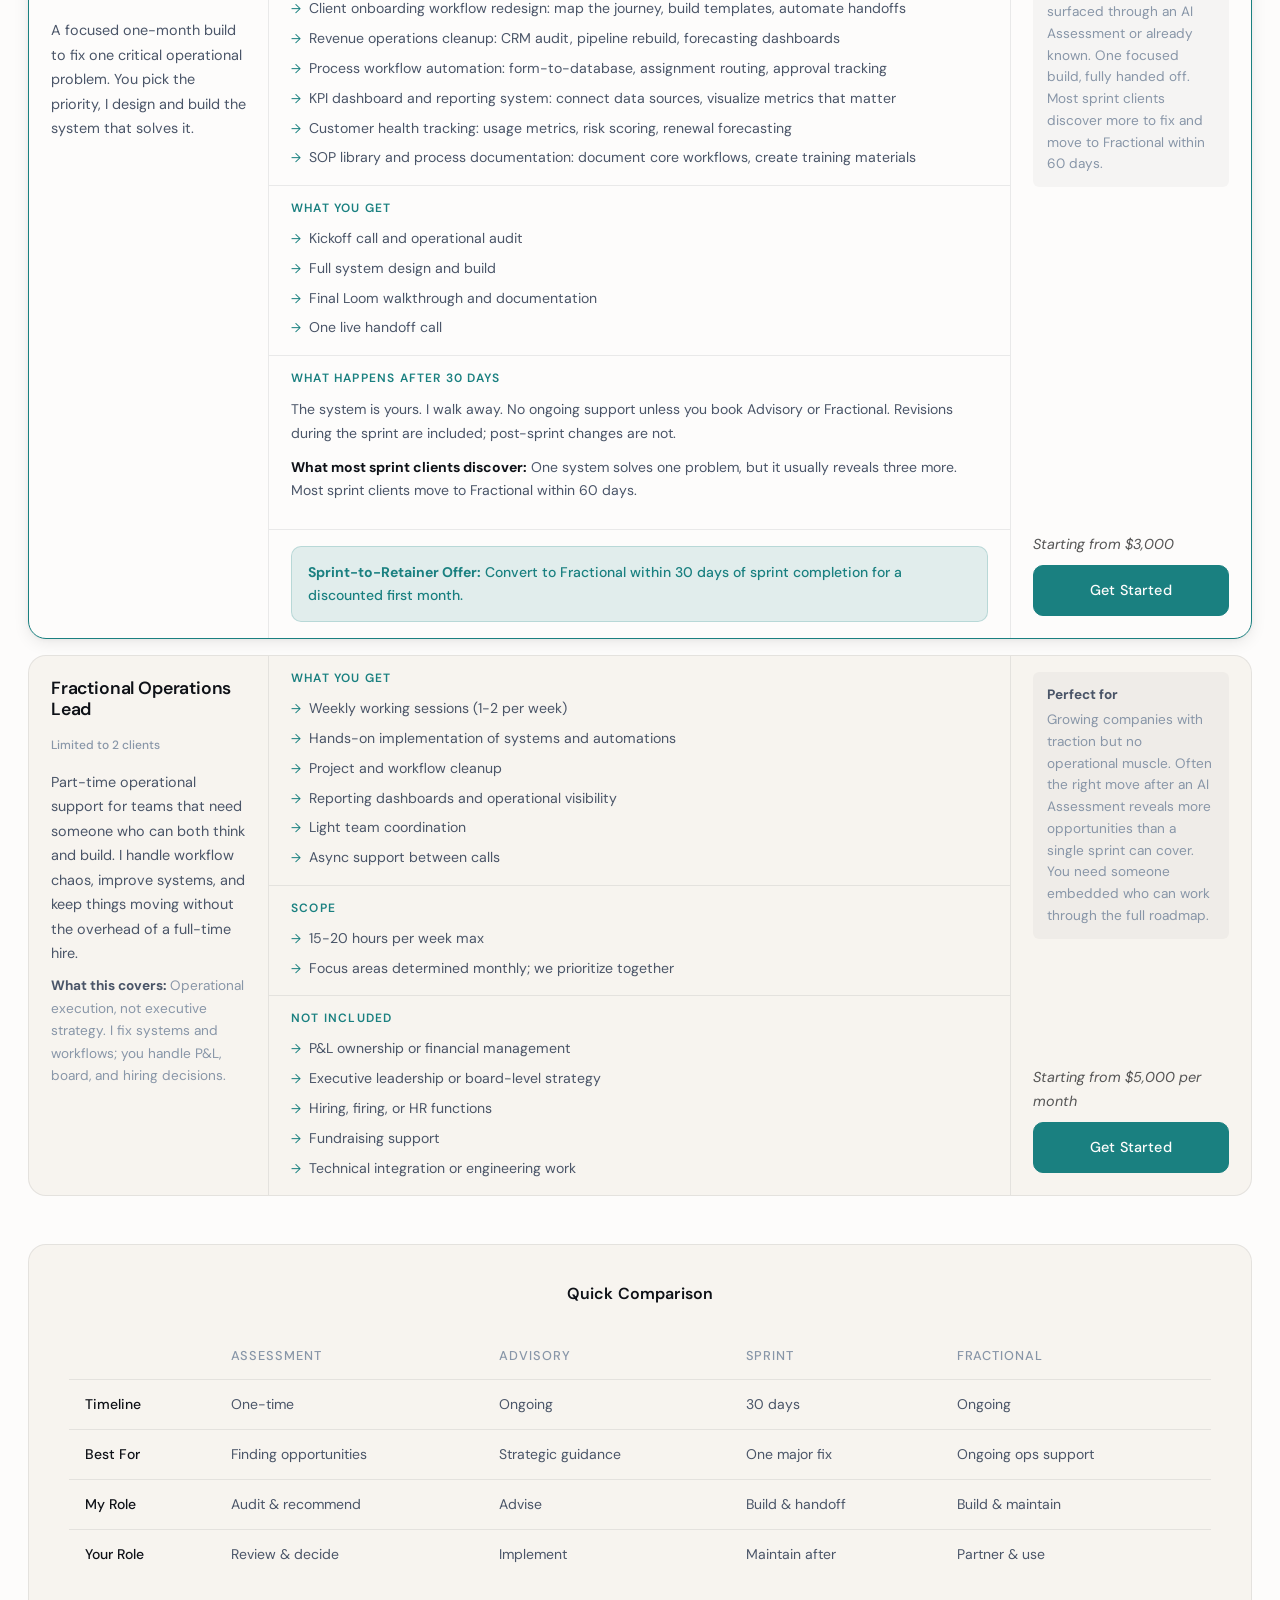
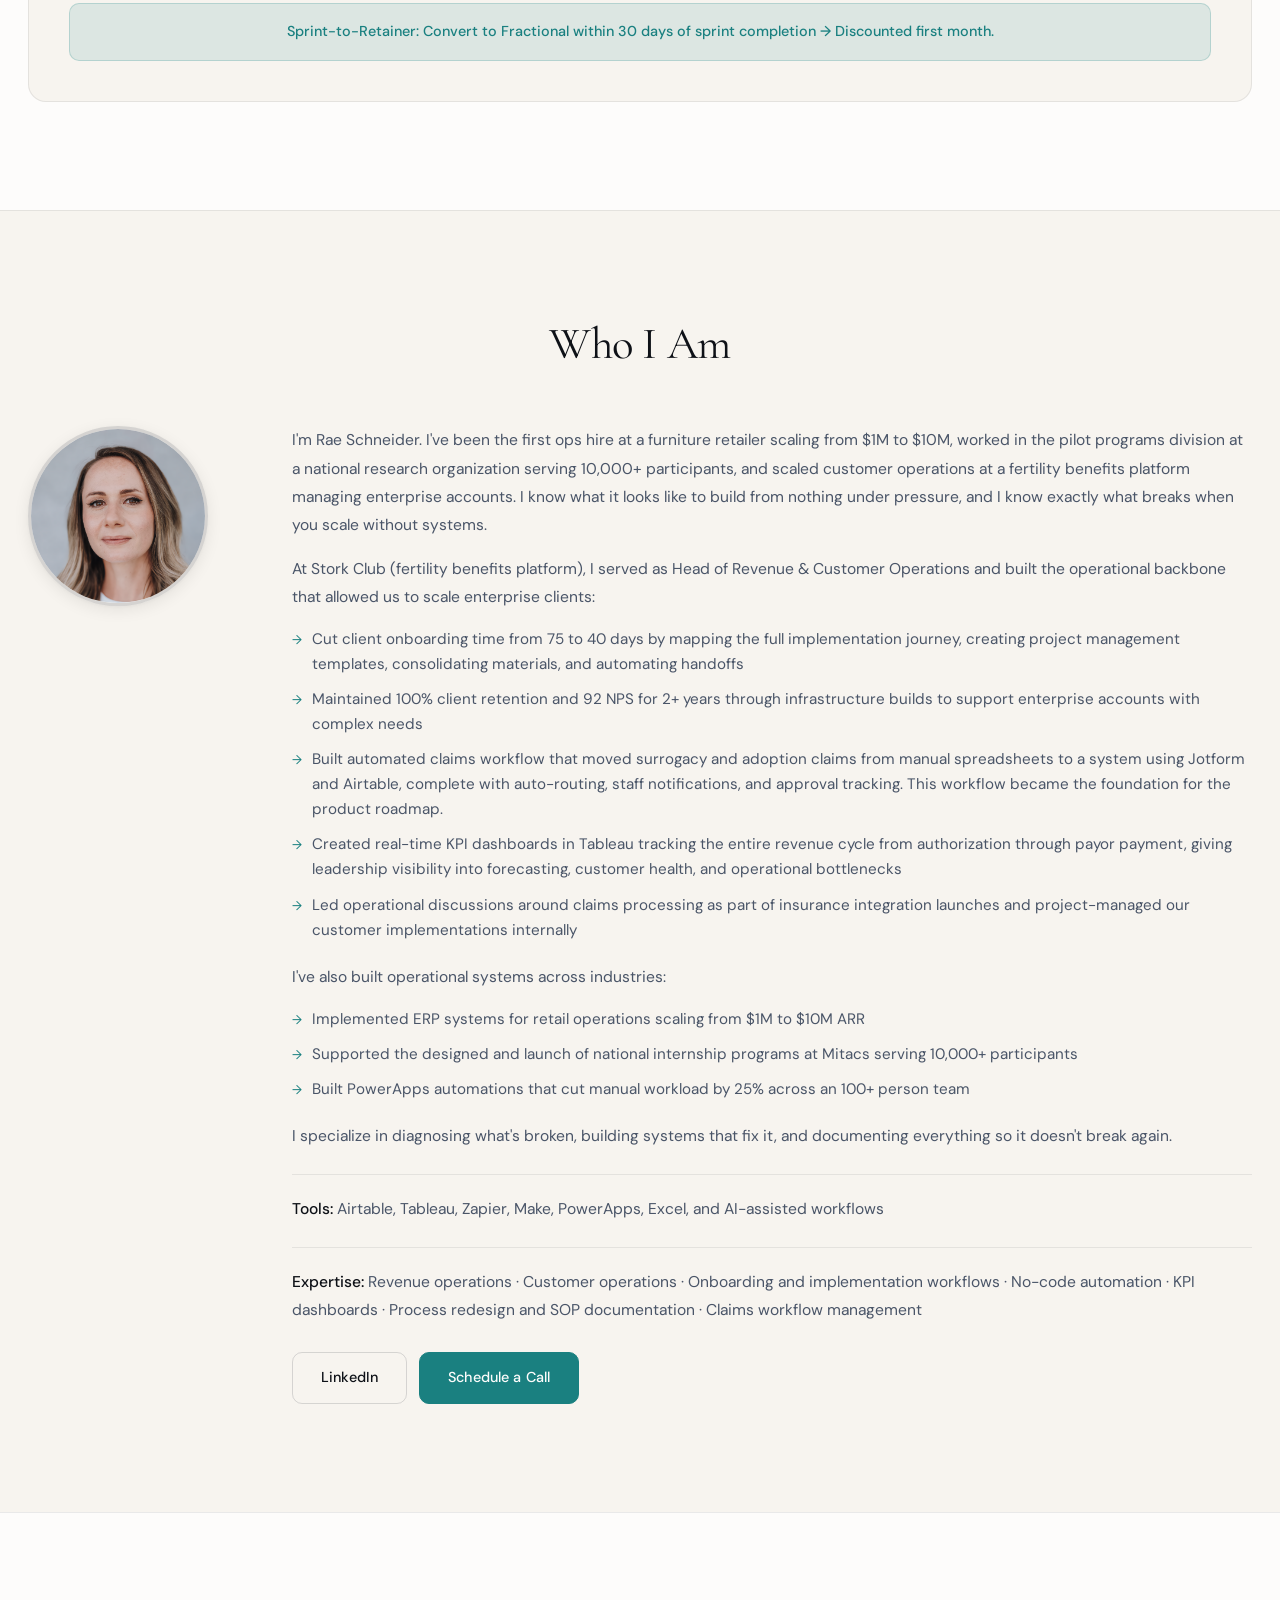
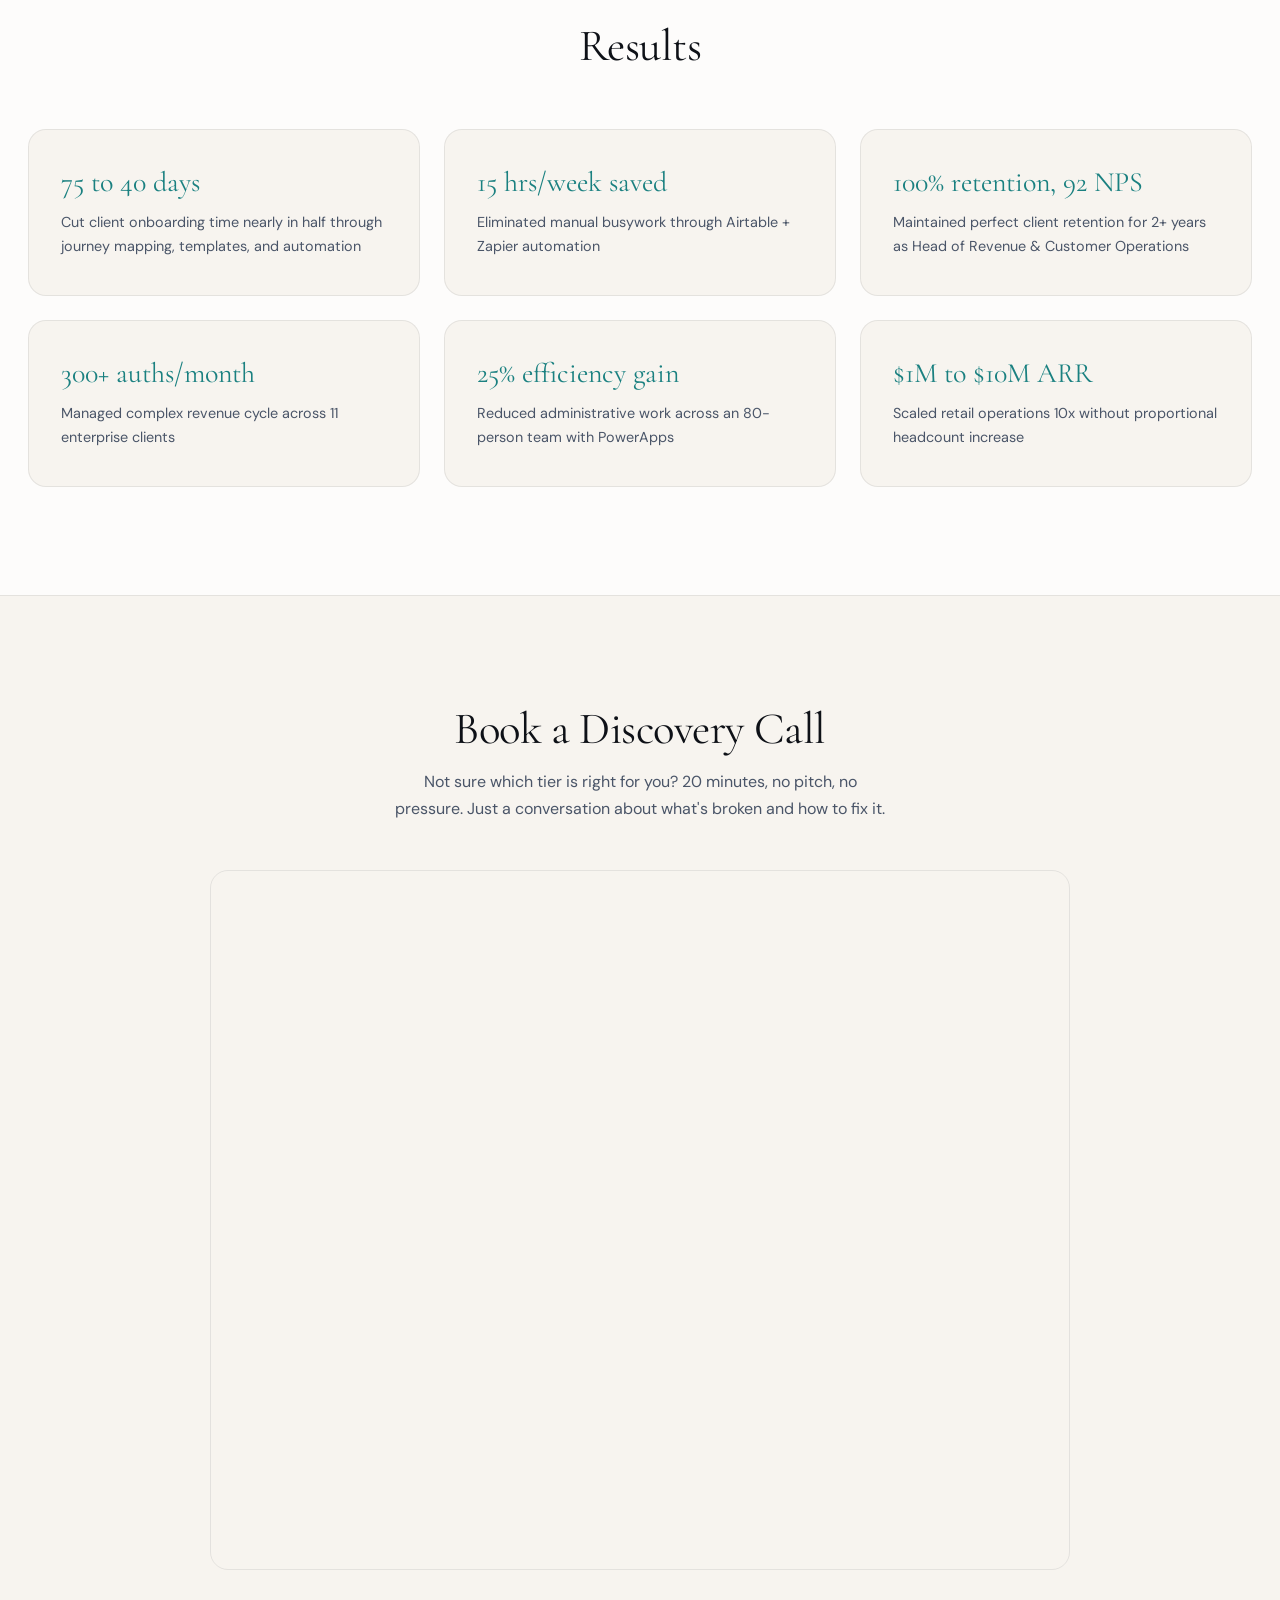
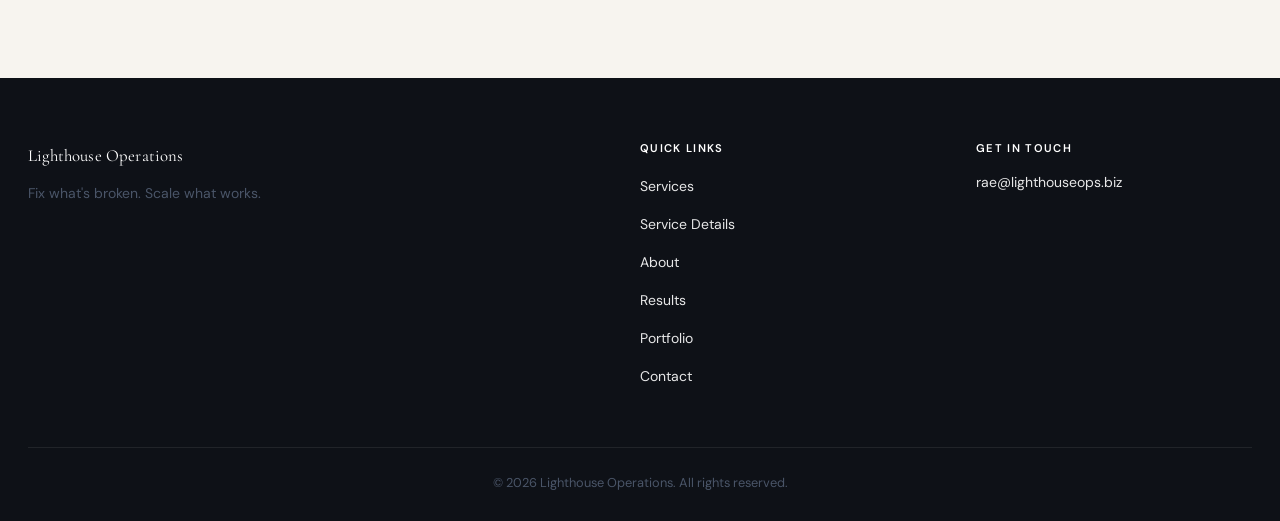
==== commit 4eed3c40: "Add Portfolio link to navigation menu" ====
--- a/my-landing-page/index.html
+++ b/my-landing-page/index.html
@@ -30,6 +30,7 @@
                 <li><a href="#pricing">Service Details</a></li>
                 <li><a href="#about">About</a></li>
                 <li><a href="#recent-work">Results</a></li>
+                <li><a href="/portfolio">Portfolio</a></li>
                 <li><a href="#contact" class="btn btn-primary">Book a Discovery Call</a></li>
             </ul>
             <button class="mobile-menu-btn" aria-label="Toggle menu">
@@ -430,6 +431,7 @@
                         <li><a href="#pricing">Service Details</a></li>
                         <li><a href="#about">About</a></li>
                         <li><a href="#recent-work">Results</a></li>
+                        <li><a href="/portfolio">Portfolio</a></li>
                         <li><a href="#contact">Contact</a></li>
                     </ul>
                 </div>
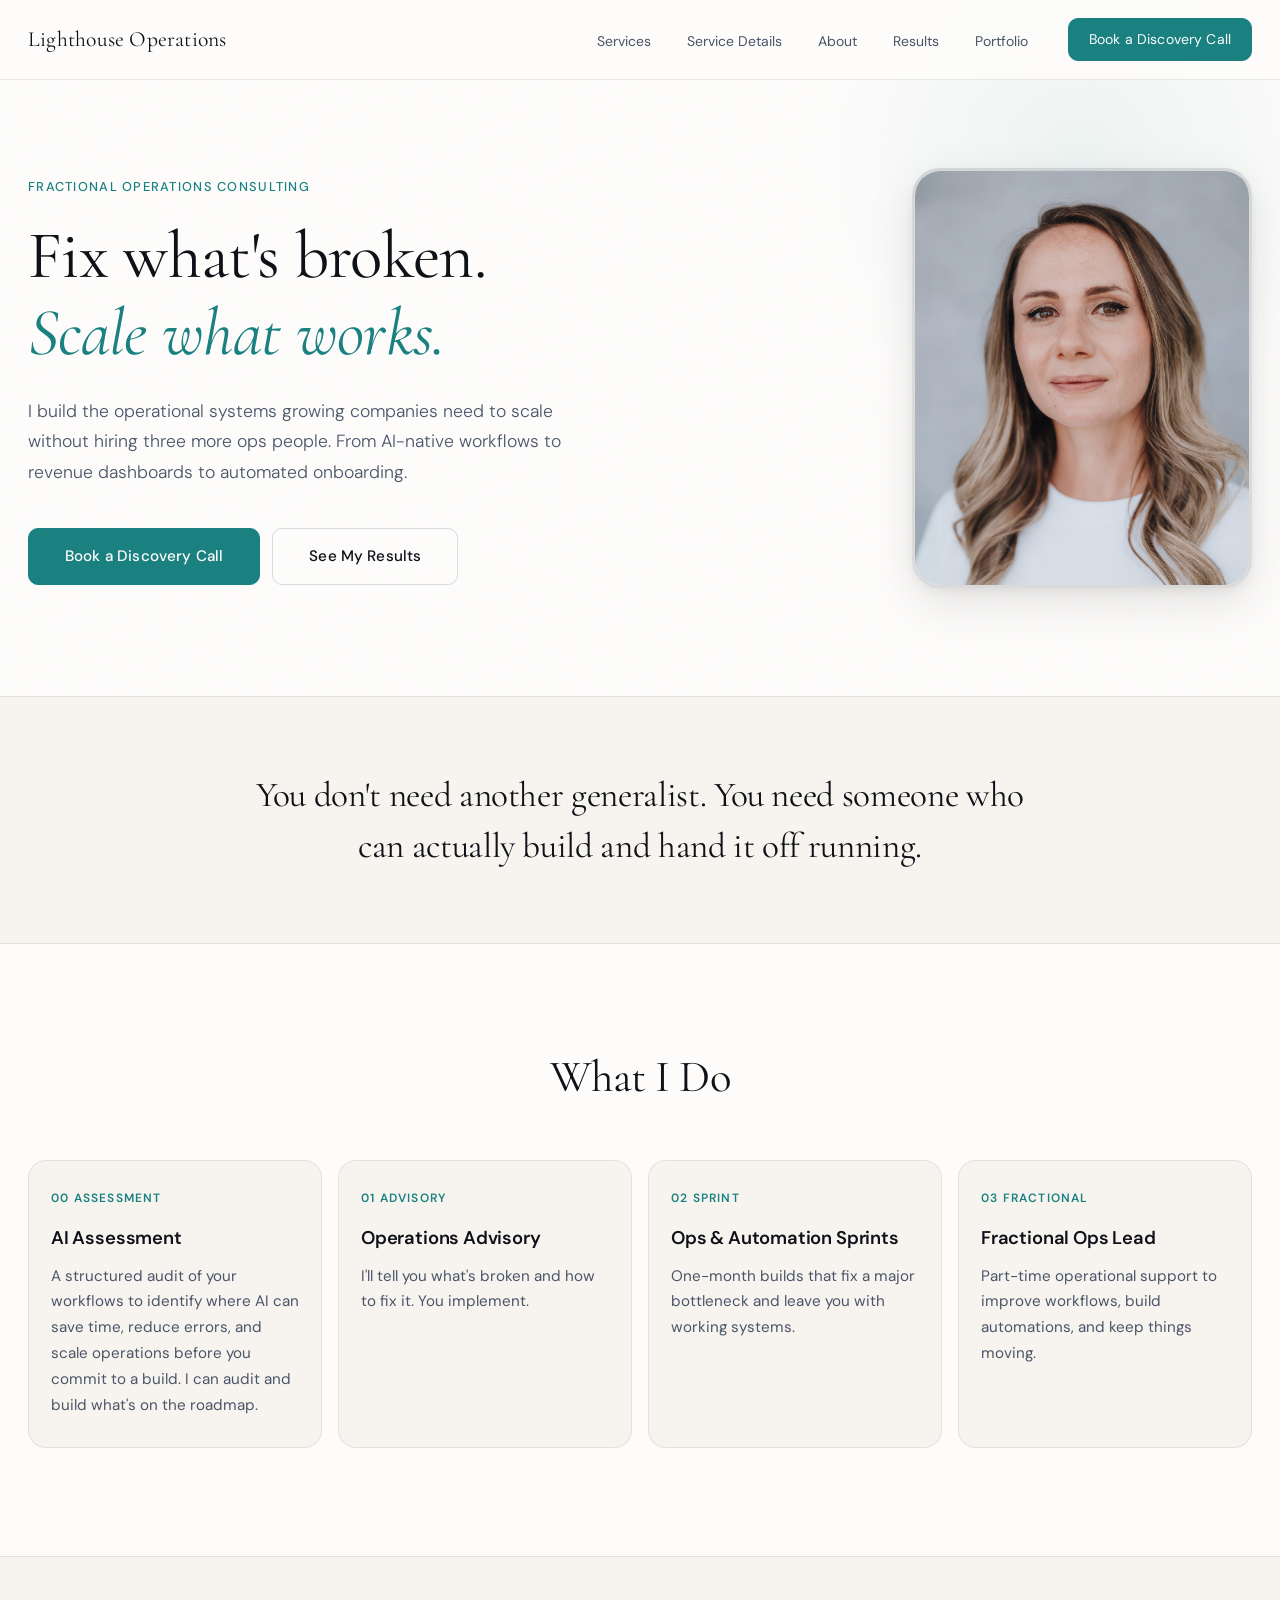
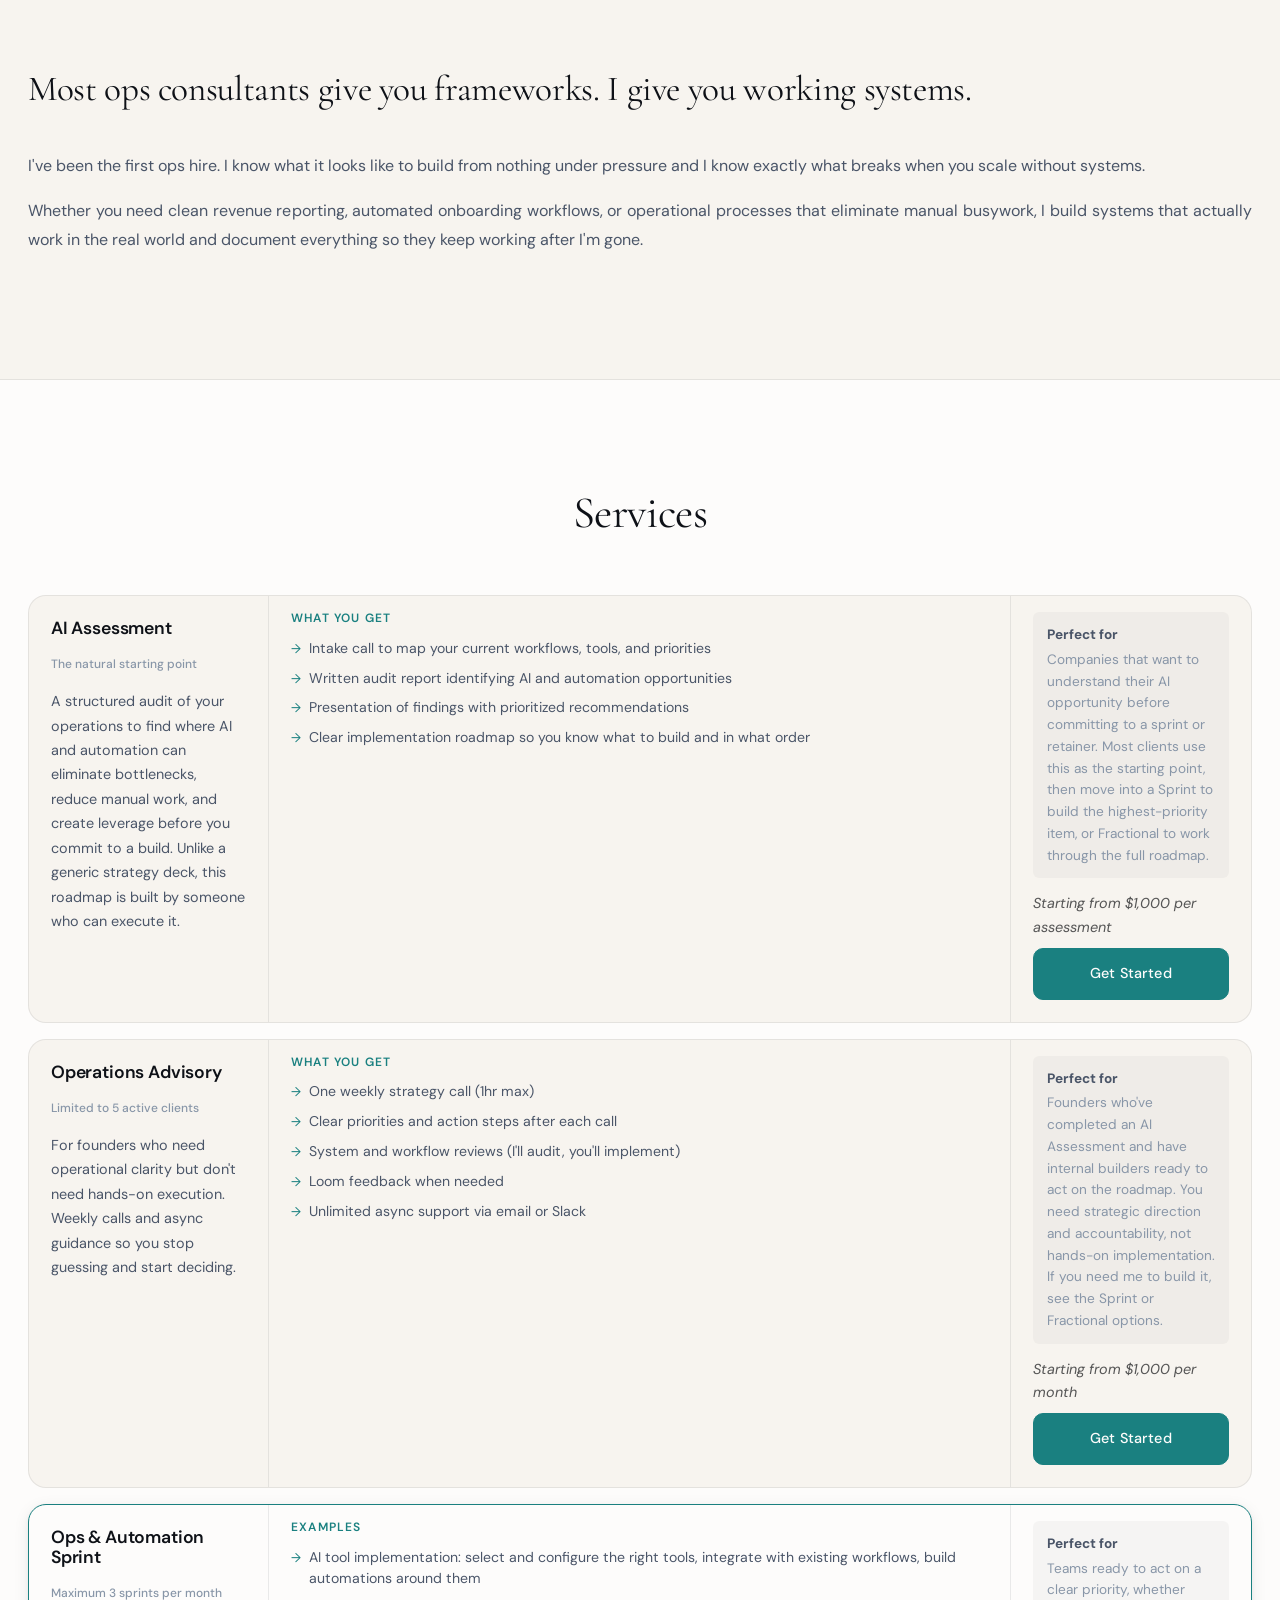
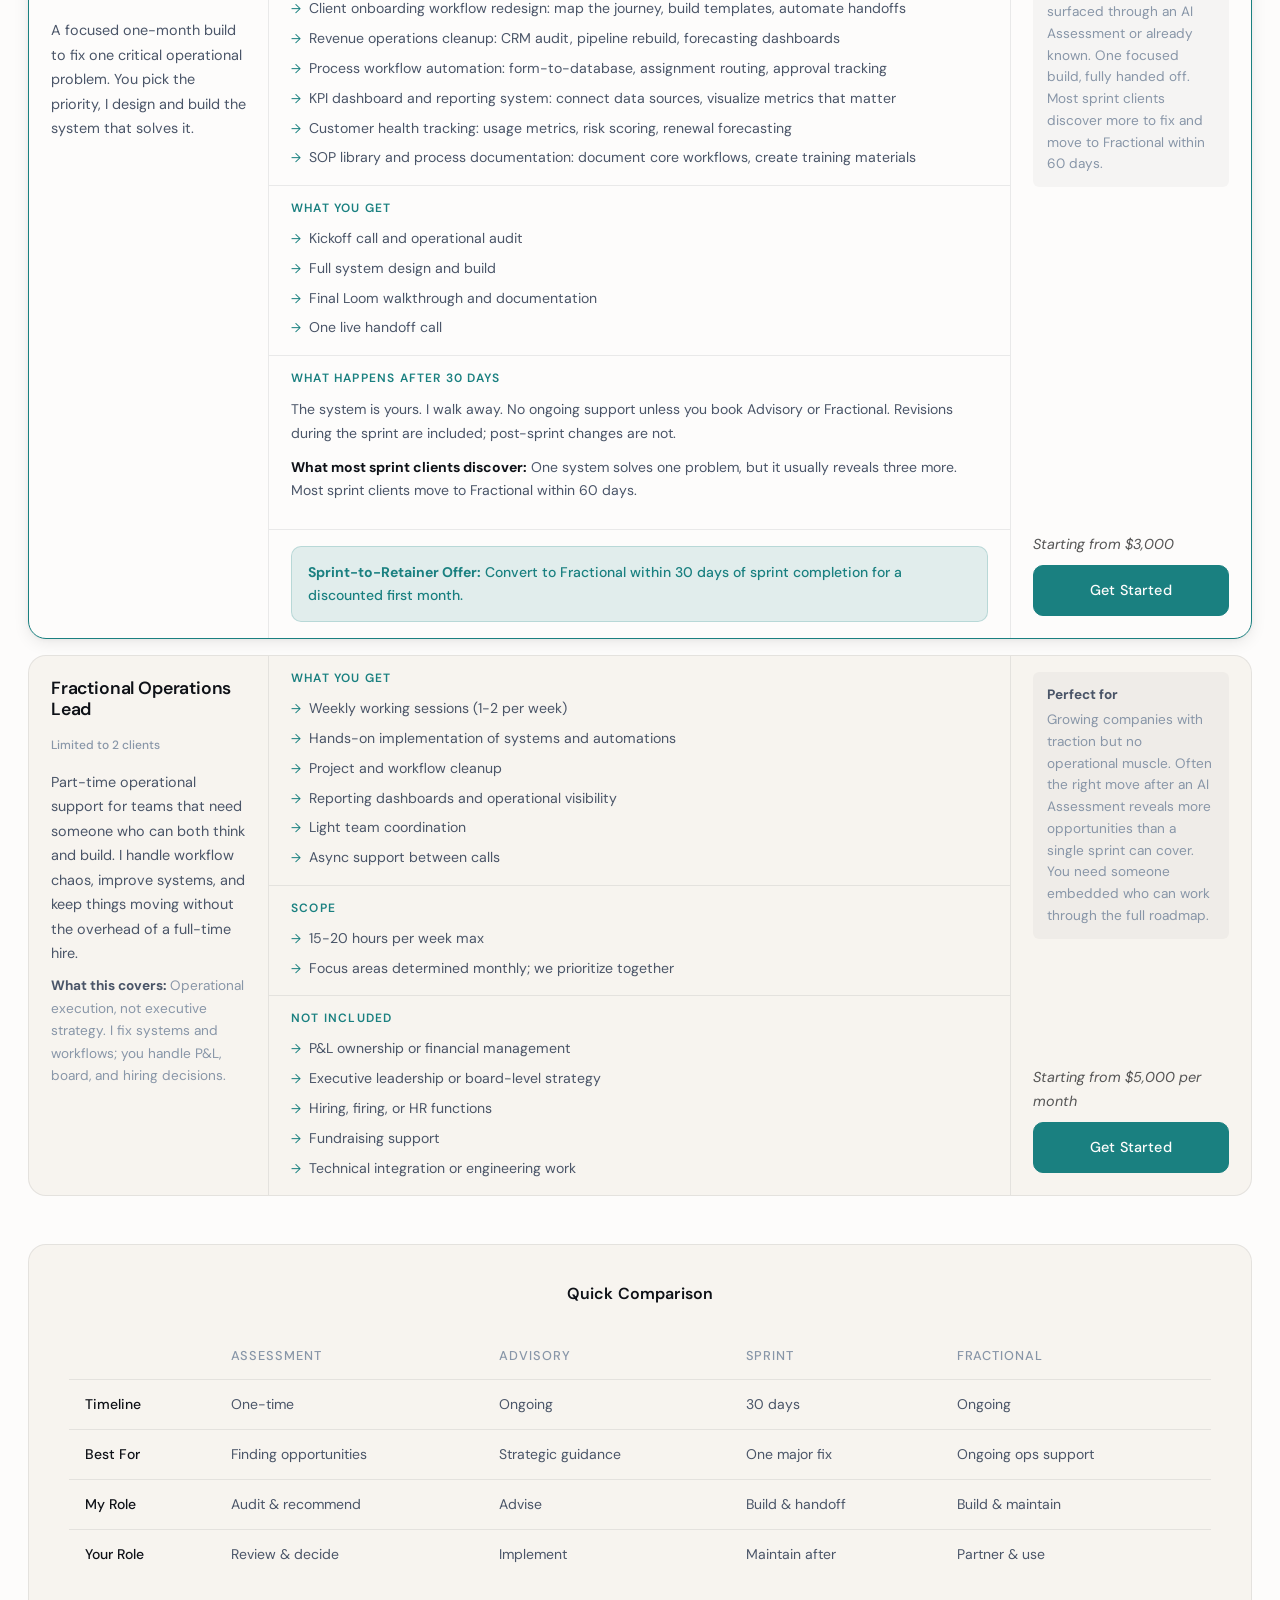
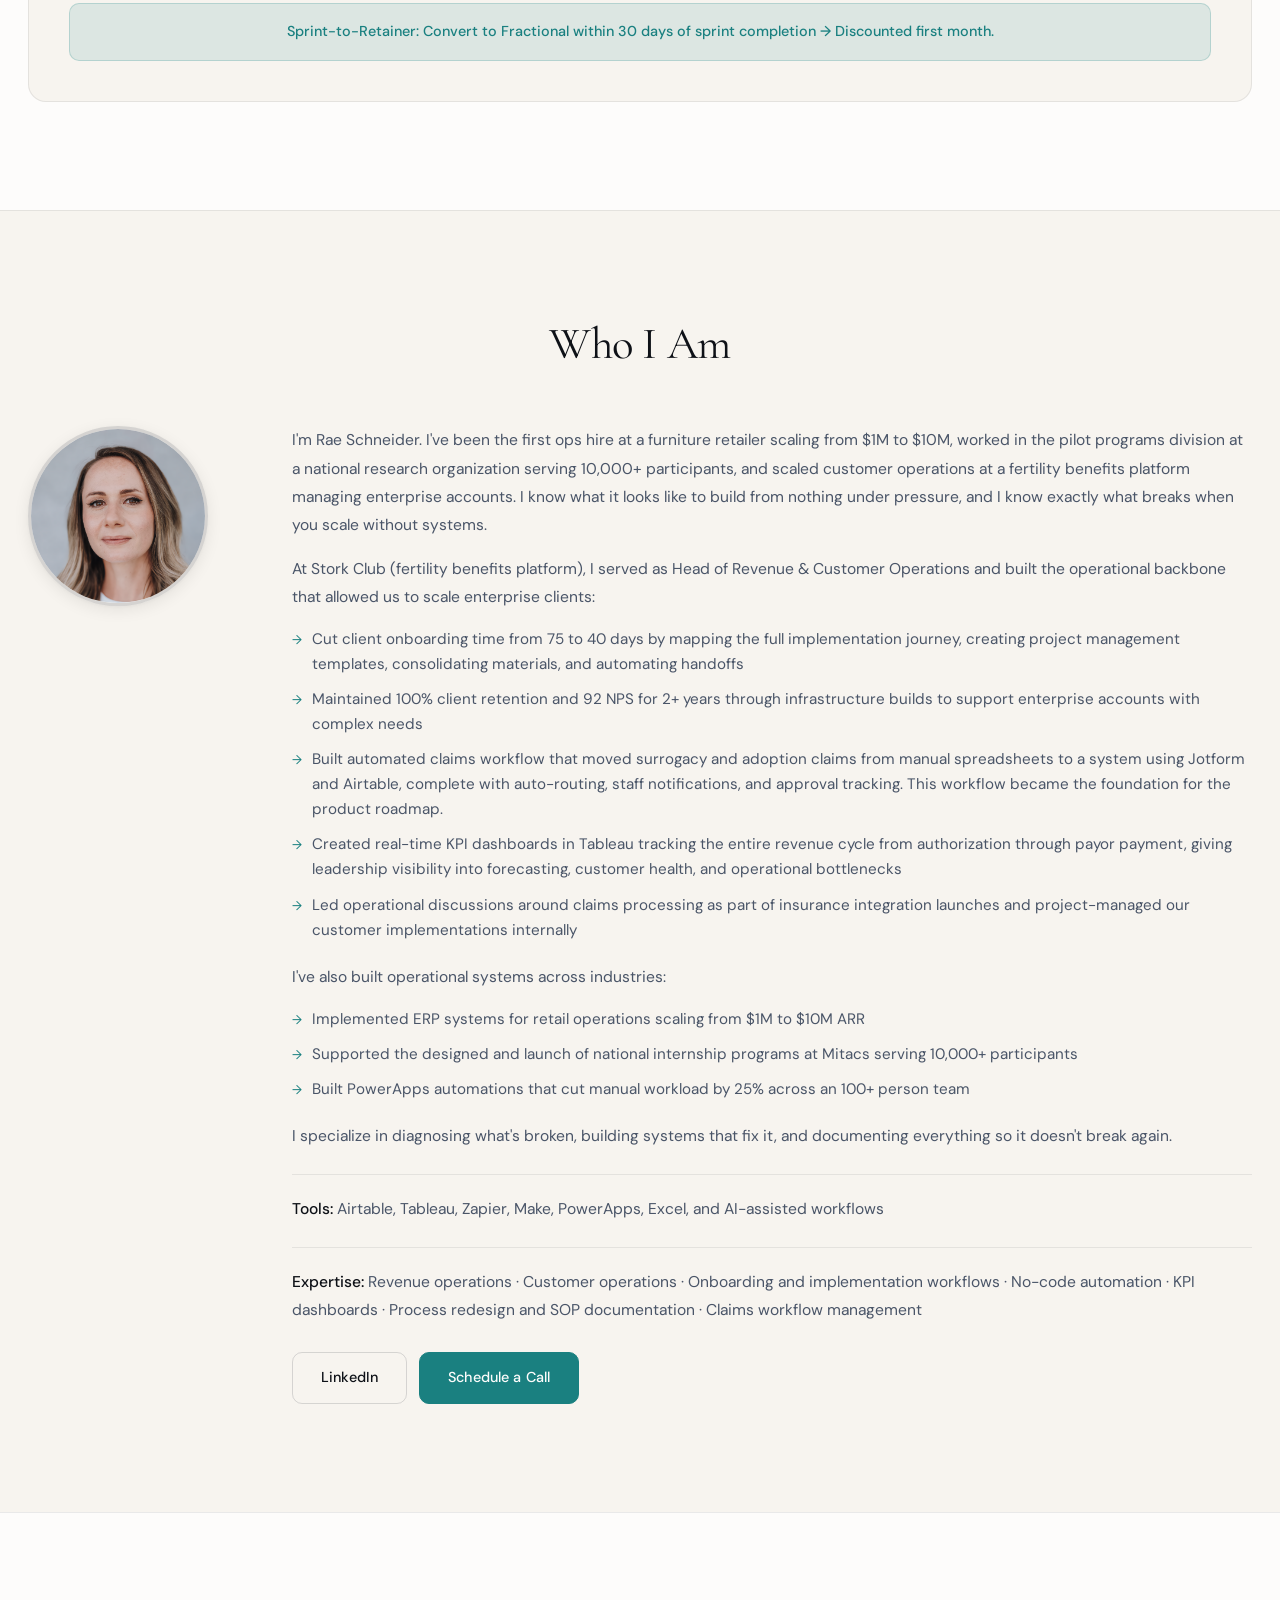
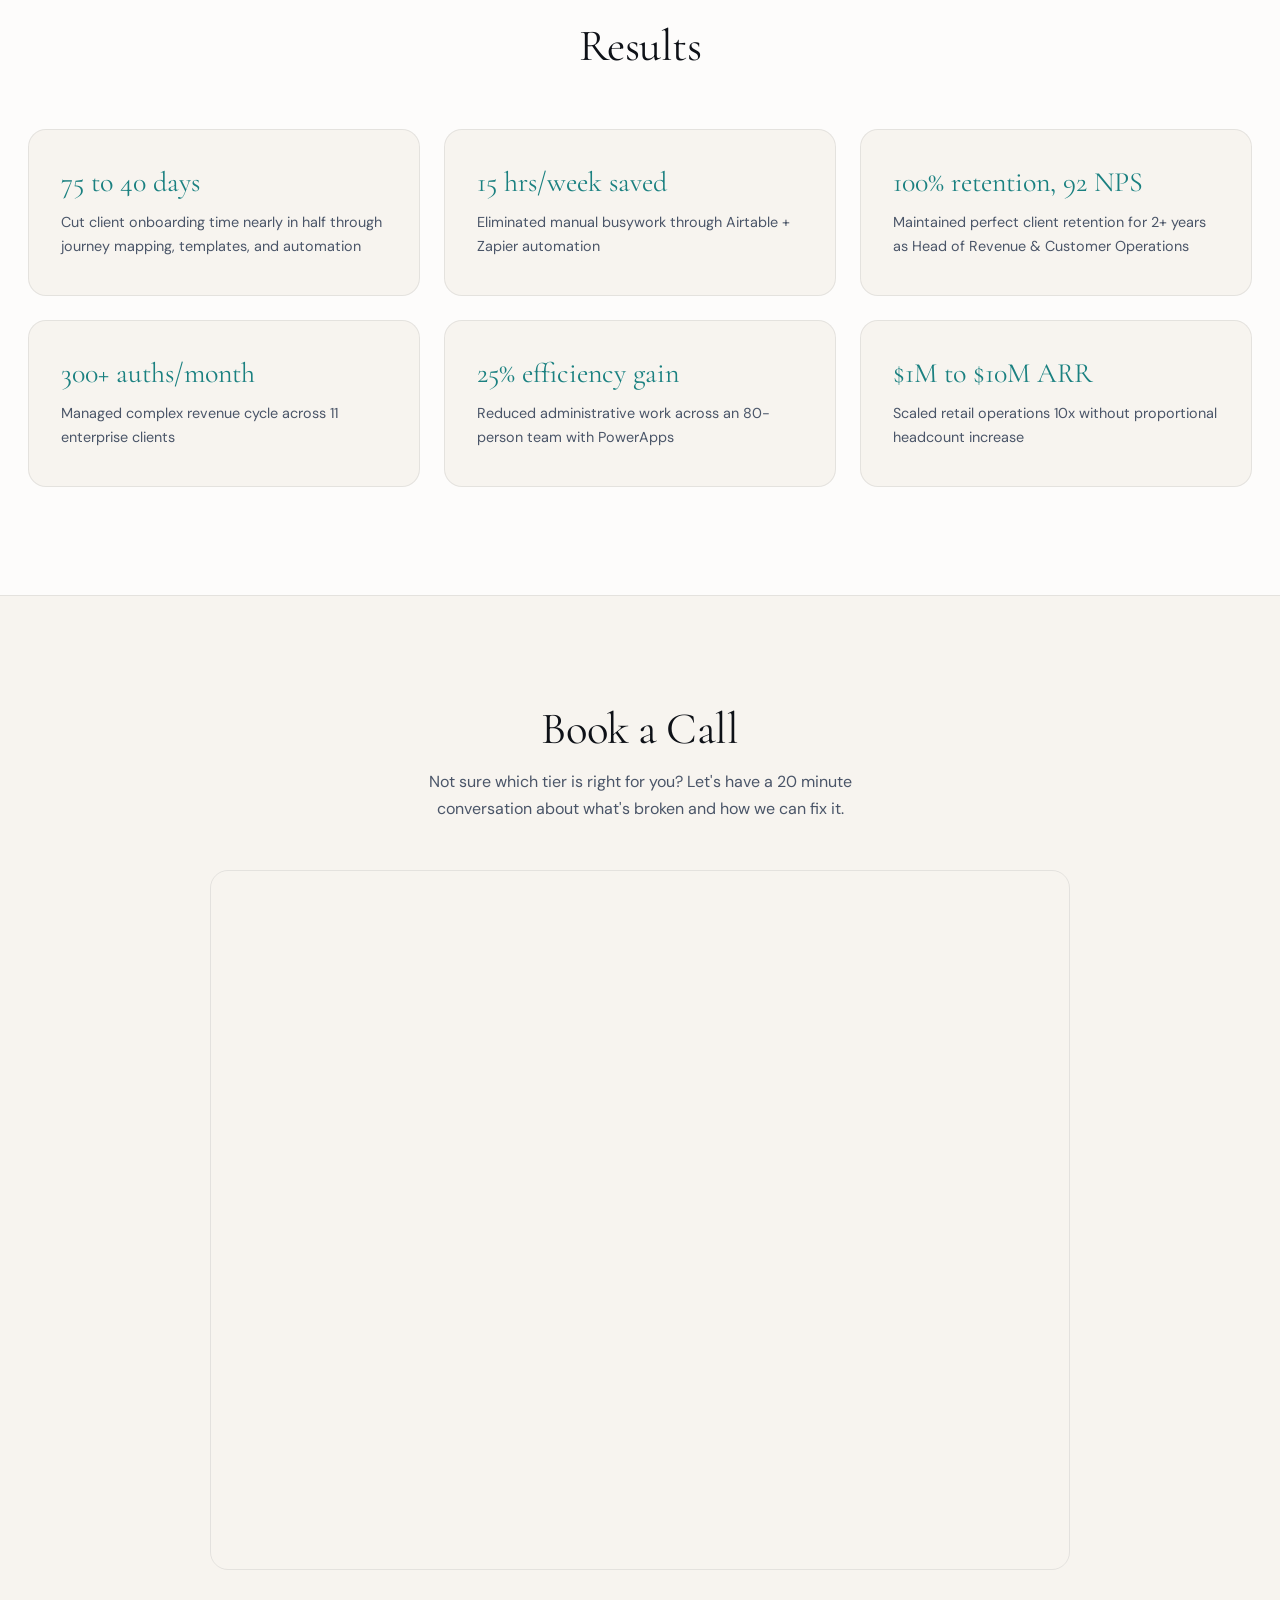
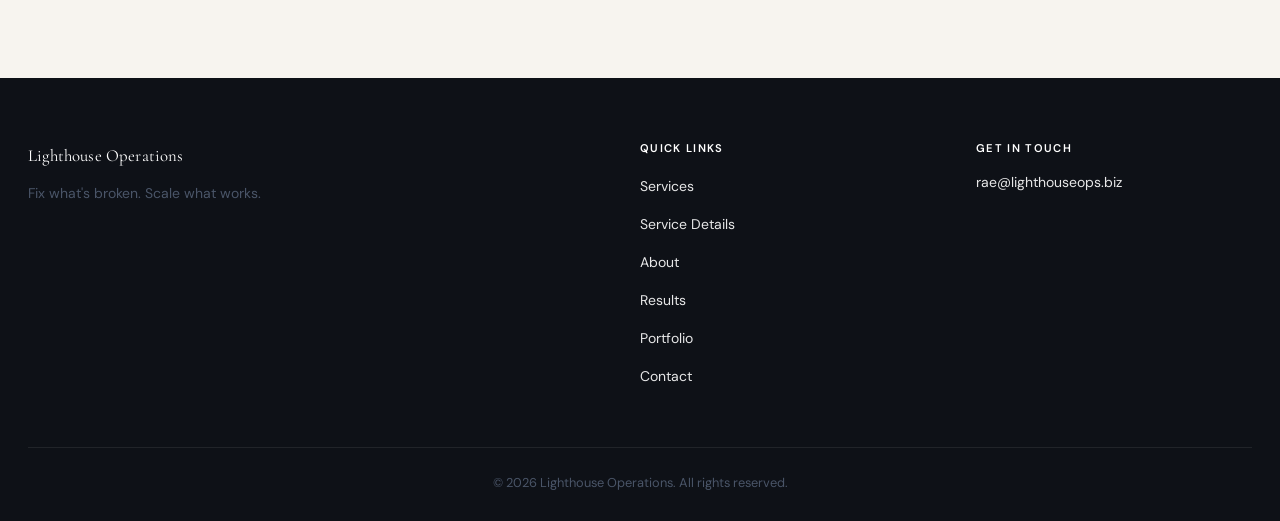
==== commit ef660a3e: "Update contact section heading and description" ====
--- a/my-landing-page/index.html
+++ b/my-landing-page/index.html
@@ -409,8 +409,8 @@
     <section id="contact" class="contact">
         <div class="container">
             <div class="contact-content">
-                <h2>Book a Discovery Call</h2>
-                <p>Not sure which tier is right for you? 20 minutes, no pitch, no pressure. Just a conversation about what's broken and how to fix it.</p>
+                <h2>Book a Call</h2>
+                <p>Not sure which tier is right for you? Let's have a 20 minute conversation about what's broken and how we can fix it.</p>
                 <div class="calendly-inline-widget" data-url="https://calendly.com/rae-lighthouseops/30min?background_color=f7f4ef&text_color=0E1117&primary_color=1A8080" style="min-width:320px;height:700px;"></div>
                 <script type="text/javascript" src="https://assets.calendly.com/assets/external/widget.js" async></script>
             </div>
